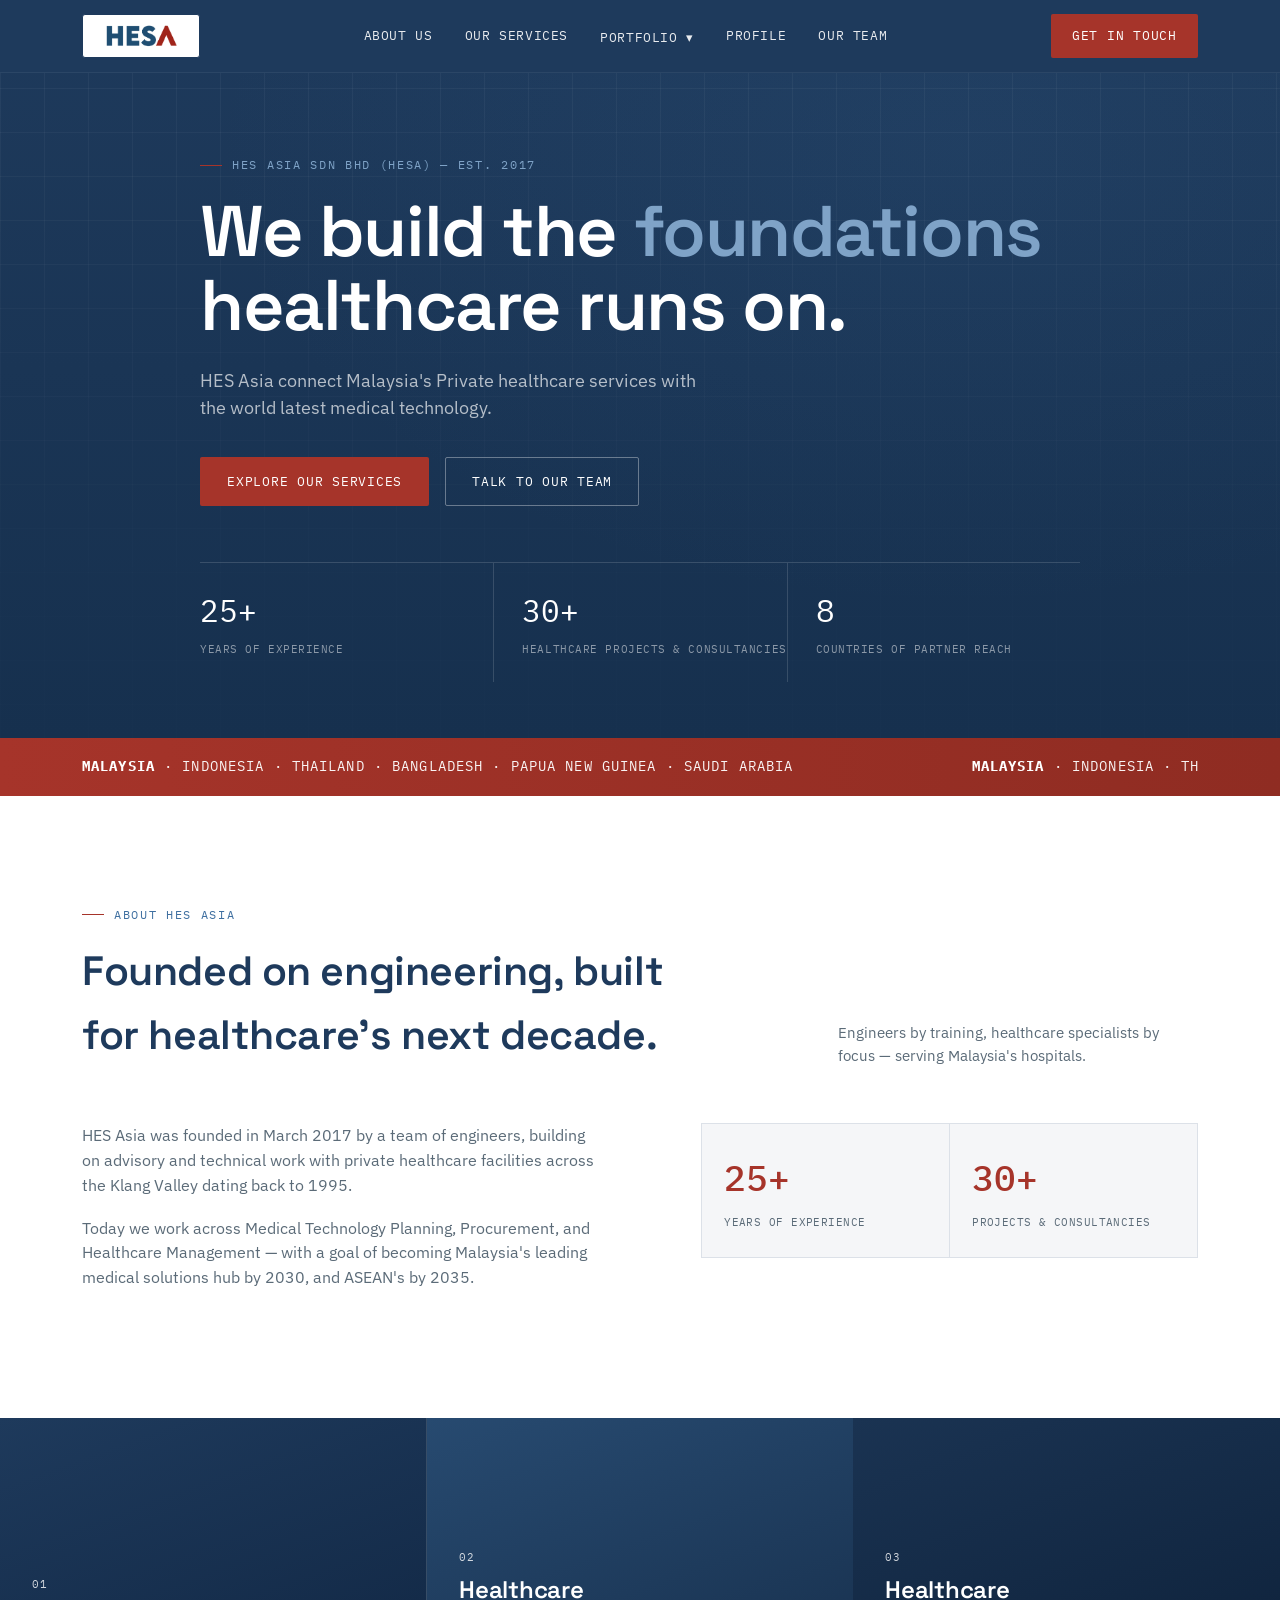
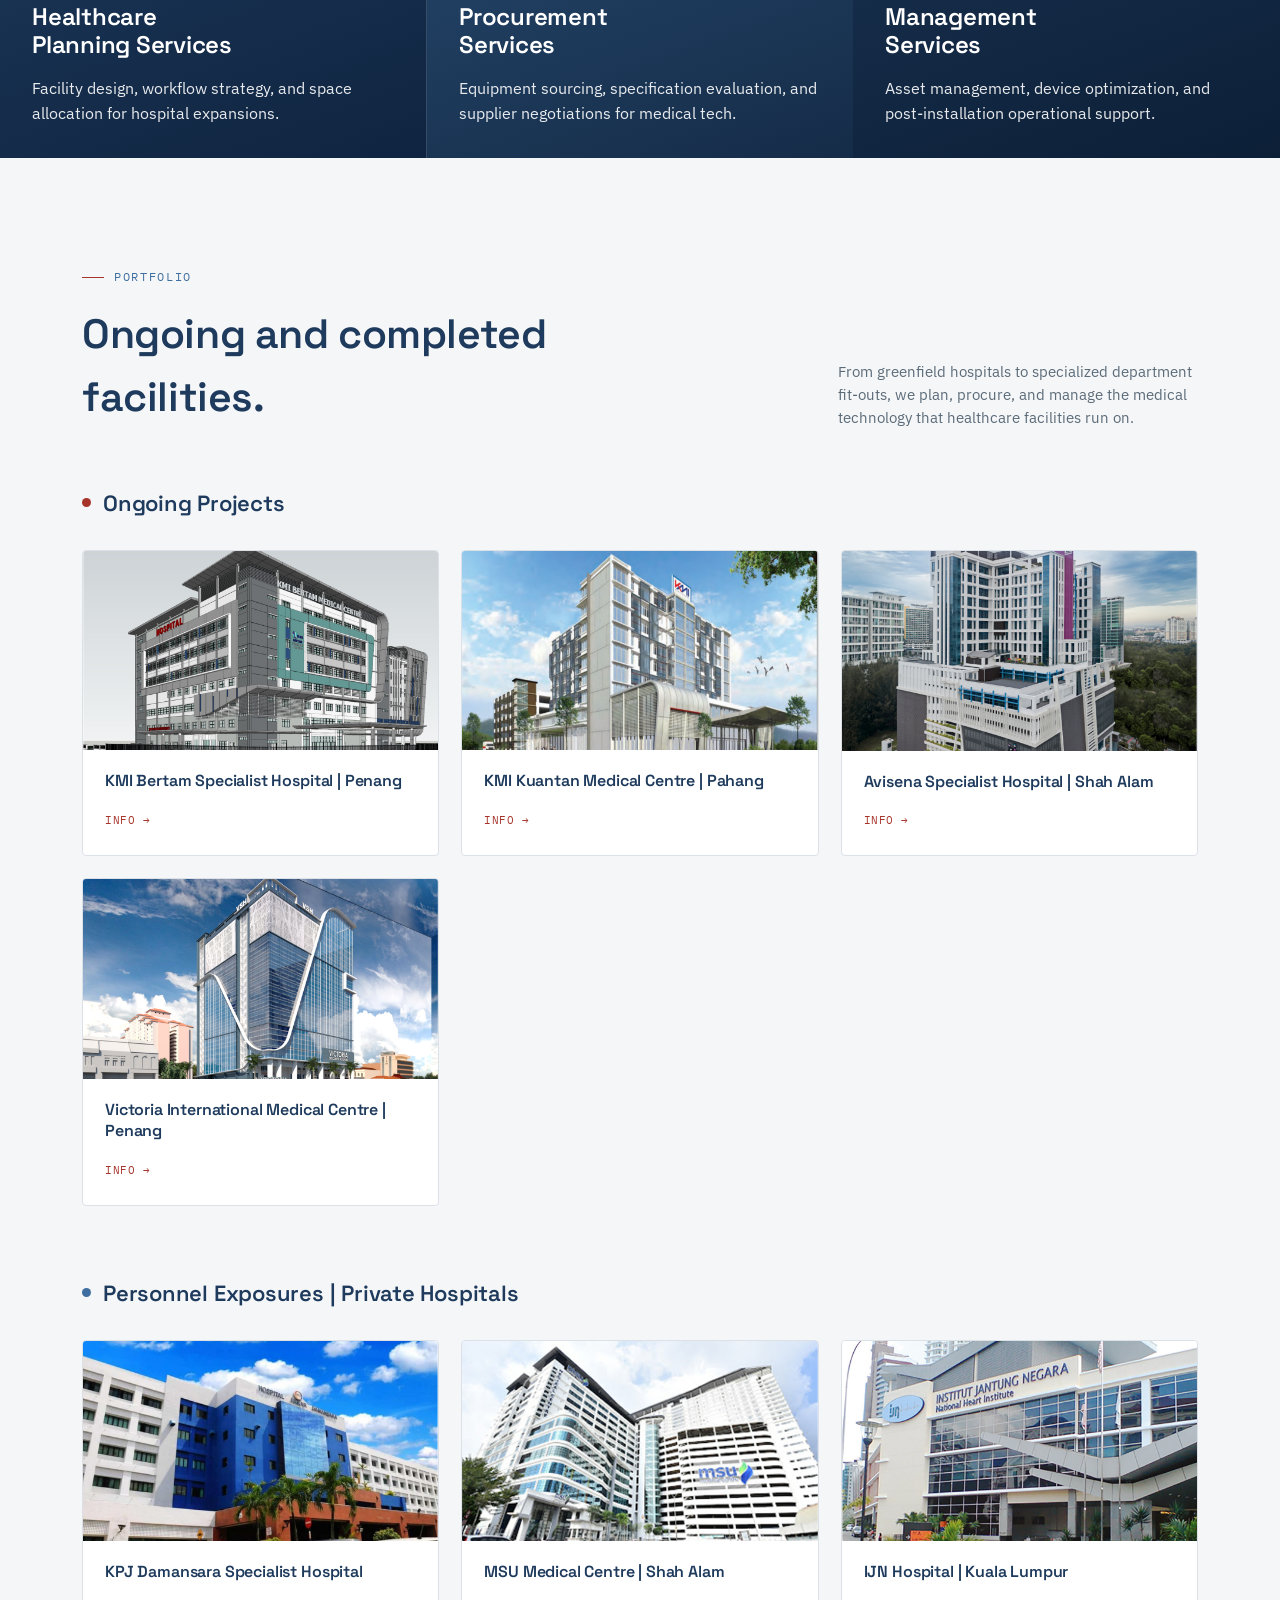
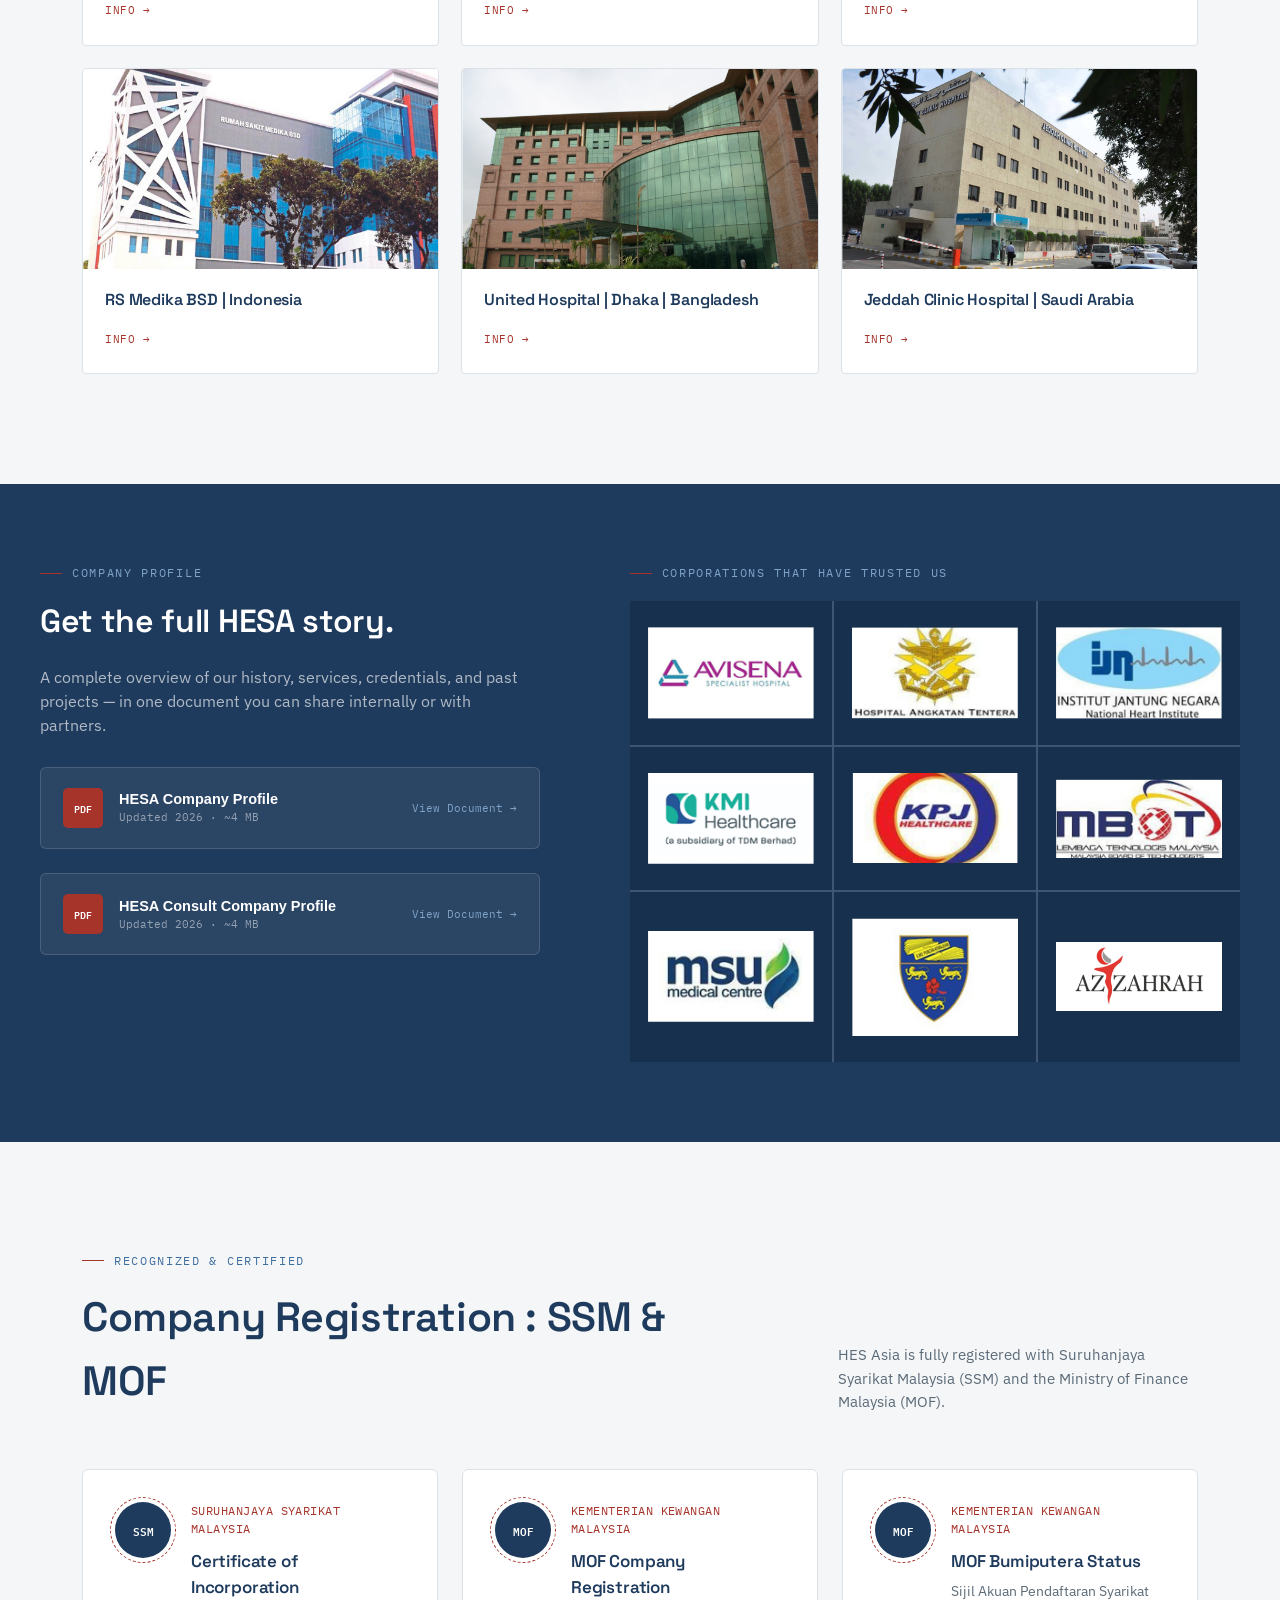
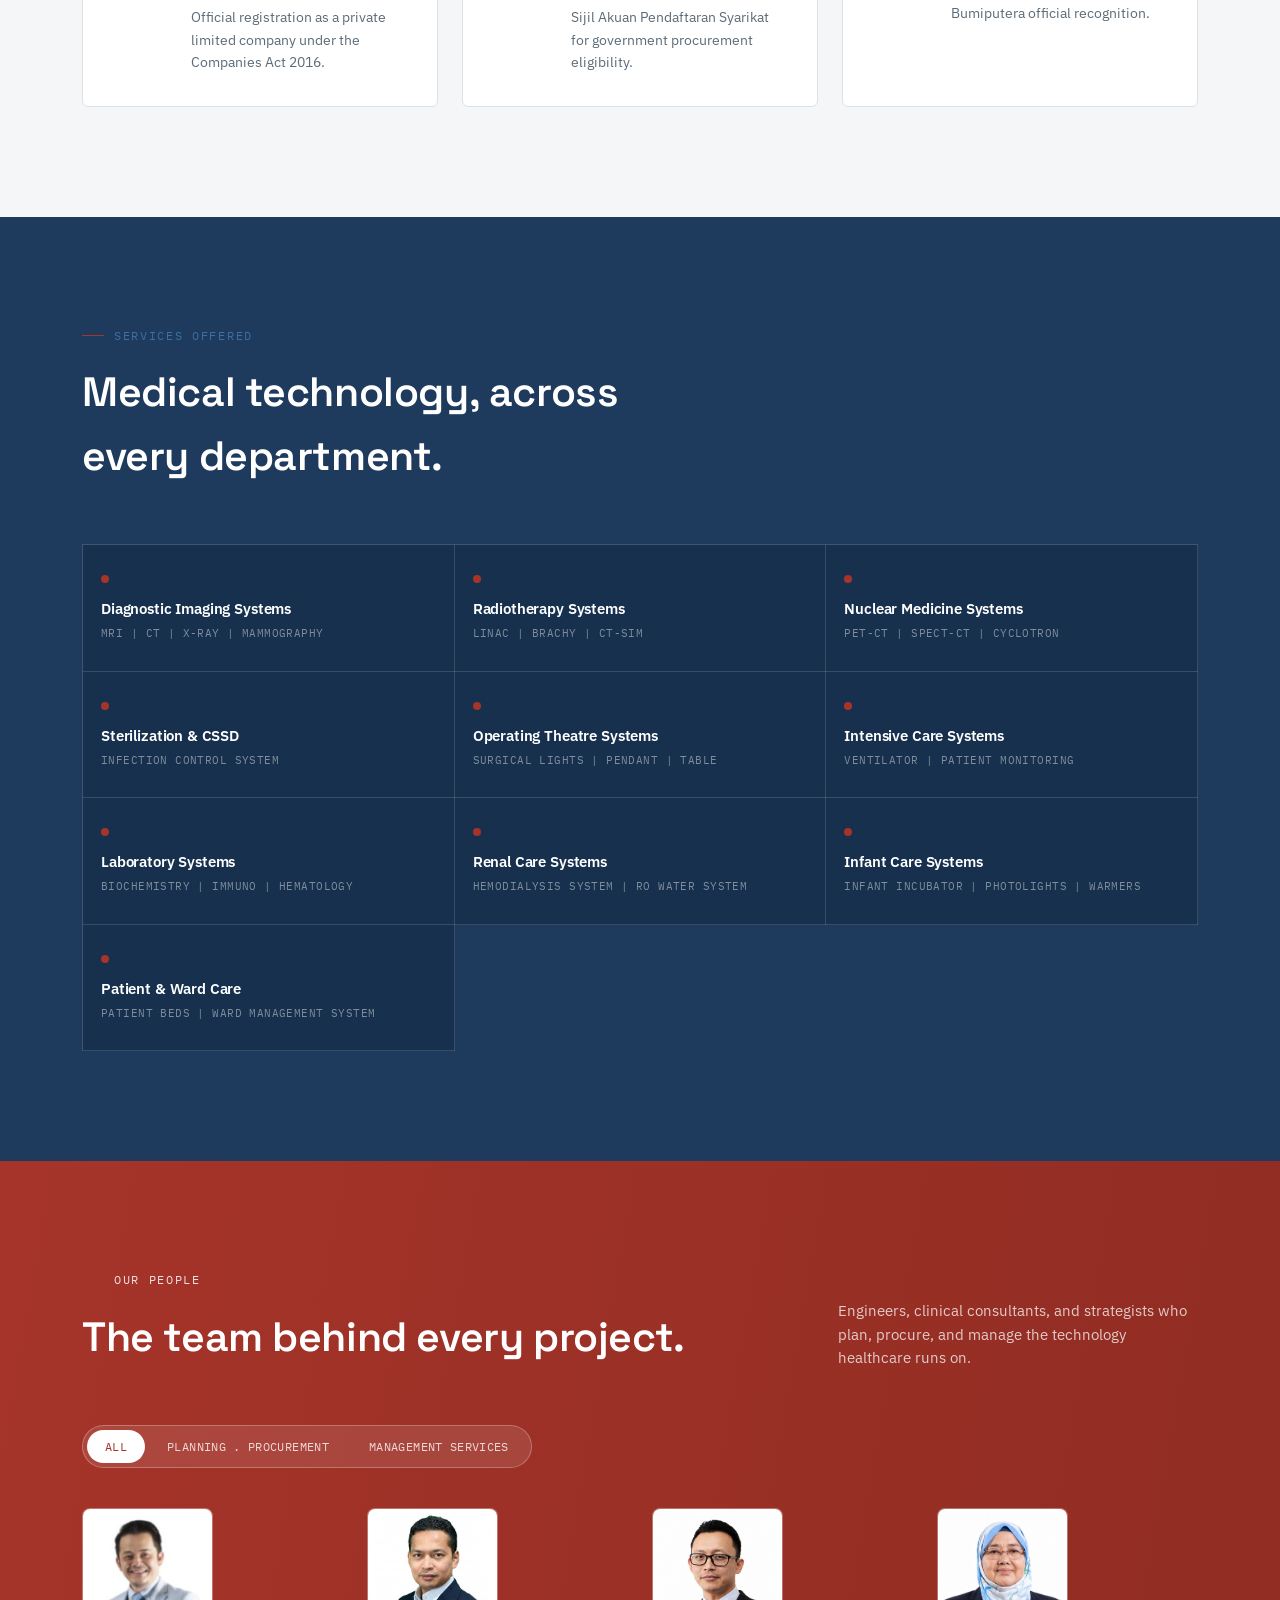
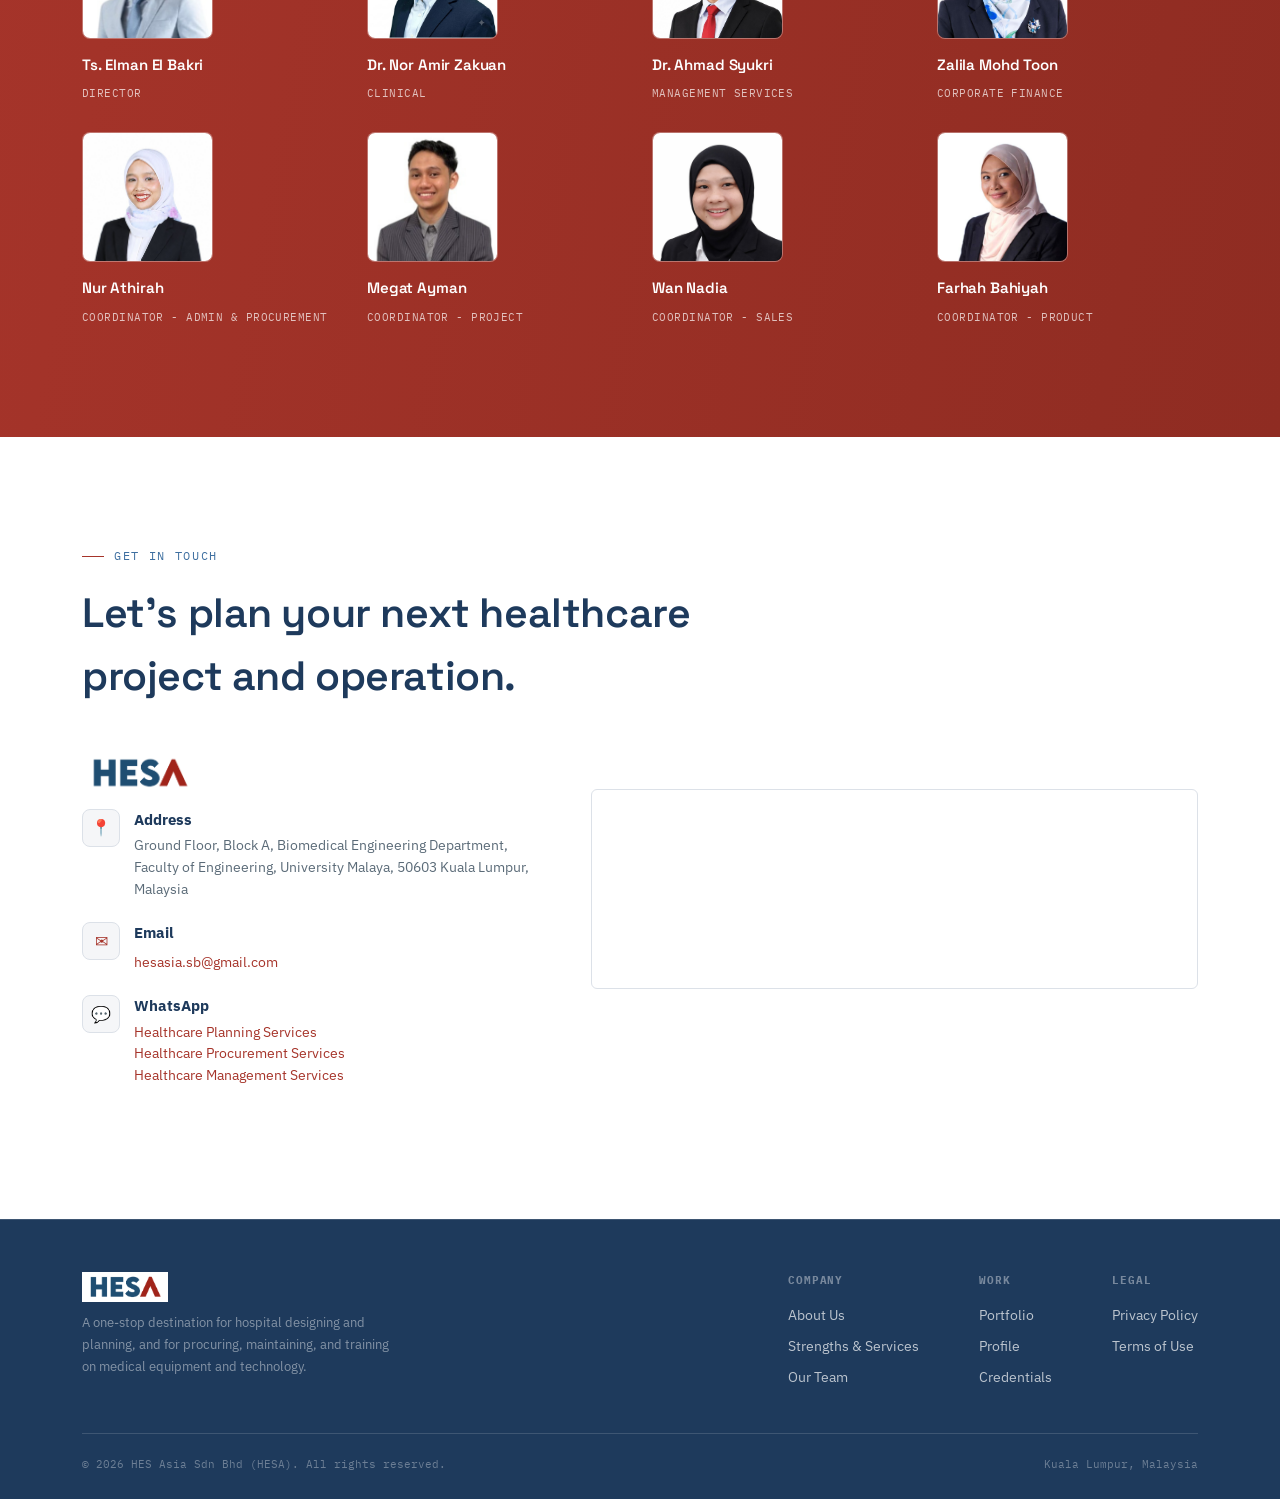
==== index.html @ b1d2fbc7 "Update pdf file" ====
<!DOCTYPE html>
<html lang="en">

<head>
  <meta charset="UTF-8">
  <meta name="viewport" content="width=device-width, initial-scale=1.0">
  <title>HES Asia — Foundations for Healthcare</title>
  <link rel="preconnect" href="https://fonts.googleapis.com">
  <link
    href="https://fonts.googleapis.com/css2?family=Space+Grotesk:wght@400;500;600;700&family=IBM+Plex+Sans:wght@400;500;600&family=IBM+Plex+Mono:wght@400;500&display=swap"
    rel="stylesheet">
  <link rel="stylesheet" href="style.css">
</head>

<body>

  <header id="siteHeader">
    <div class="nav">
      <a href="#top" class="logo-box">
        <img class="site-logo" src="Resource/logo/logo_hesa.png" alt="HES Asia Logo">
      </a>
      <nav class="navlinks">
        <a href="#about">About Us</a>
        <a href="#services">Our Services</a>
        <div class="dropdown">
          <span>Portfolio ▾</span>
          <div class="dropdown-menu">
            <ul>
              <li><a href="#ongoing_projects">Ongoing Projects</a></li>
              <li><a href="#project_exposure">Project Exposures</a></li>
            </ul>
          </div>
        </div>
        <a href="#profile">Profile</a>
        <a href="#training">Our Team</a>
      </nav>
      <a href="#contact" class="btn btn-primary" style="padding:11px 20px;">Get in touch</a>
      <button class="burger" aria-label="Menu"><span></span><span></span><span></span></button>
    </div>
  </header>

  <section class="hero" id="top">
    <div class="blueprint"></div>
    <div class="wrap hero-inner">
      <div class="eyebrow" style="color:var(--blue-light);">HES ASIA SDN BHD (HESA) — EST. 2017
      </div>
      <h1>We build the <em>foundations</em><br>healthcare runs on.</h1>
      <p class="lede">HES Asia connect Malaysia's Private healthcare services with the world latest medical technology.
      </p>
      <div class="hero-actions">
        <a href="#services" class="btn btn-primary">Explore our services</a>
        <a href="#contact" class="btn btn-ghost">Talk to our team</a>
      </div>
      <div class="vitals">
        <div class="cell">
          <div class="num">25<span>+</span></div>
          <div class="label">Years of experience</div>
        </div>
        <div class="cell">
          <div class="num">30<span>+</span></div>
          <div class="label">Healthcare projects &amp; consultancies</div>
        </div>
        <div class="cell">
          <div class="num">8</div>
          <div class="label">Countries of partner reach</div>
        </div>
      </div>
    </div>
  </section>

  <section class="hero-band" aria-label="Marquee band">
    <div class="hero-band-inner">
      <div class="marquee-wrap">
        <div class="marquee" id="marquee">
          <span><b>Malaysia</b> · Indonesia · Thailand · Bangladesh · Papua New Guinea · Saudi Arabia &nbsp; </span>
          <span><b>Malaysia</b> · Indonesia · Thailand · Bangladesh · Papua New Guinea · Saudi Arabia &nbsp; </span>
        </div>
      </div>
    </div>
  </section>



  <section class="section about" id="about">
    <div class="wrap">
      <div class="section-head">
        <div>
          <div class="eyebrow">About HES Asia</div>
          <h2 style="margin-top:16px;">Founded on engineering, built for healthcare's next decade.</h2>
        </div>
        <p>Engineers by training, healthcare specialists by focus — serving Malaysia's hospitals.</p>
      </div>
      <div class="about-grid">
        <div class="about-copy">
          <p>HES Asia was founded in March 2017 by a team of engineers, building on advisory and technical work with
            private healthcare facilities across the Klang Valley dating back to 1995.</p>
          <p>Today we work across Medical Technology Planning, Procurement, and Healthcare Management — with a goal of
            becoming Malaysia's leading medical solutions hub by 2030, and ASEAN's by 2035.</p>
        </div>
        <div class="readouts">
          <div class="readout">
            <div class="n">25<sup>+</sup></div>
            <div class="l">Years of Experience</div>
          </div>
          <div class="readout">
            <div class="n">30<sup>+</sup></div>
            <div class="l">Projects &amp; Consultancies</div>
          </div>

        </div>
      </div>
    </div>
  </section>

  <section class="service-panels" id="services">
    <div class="panel">
      <div class="panel-bg"></div>
      <div class="panel-content">
        <span class="idx">01</span>
        <h3>Healthcare Planning Services</h3>
        <p>Facility design, workflow strategy, and space allocation for hospital expansions.</p>
      </div>
    </div>
    <div class="panel">
      <div class="panel-bg"></div>
      <div class="panel-content">
        <span class="idx">02</span>
        <h3>Healthcare Procurement Services</h3>
        <p>Equipment sourcing, specification evaluation, and supplier negotiations for medical tech.</p>
      </div>
    </div>
    <div class="panel">
      <div class="panel-bg"></div>
      <div class="panel-content">
        <span class="idx">03</span>
        <h3>Healthcare Management Services</h3>
        <p>Asset management, device optimization, and post-installation operational support.</p>
      </div>
    </div>
  </section>

  <section class="section portfolio" id="ongoing_projects">
    <div class="wrap">
      <div class="section-head">
        <div>
          <div class="eyebrow">Portfolio</div>
          <h2 style="margin-top:16px;">Ongoing and completed facilities.</h2>
        </div>
        <p>From greenfield hospitals to specialized department fit-outs, we plan, procure, and manage the medical
          technology that healthcare facilities run on.</p>
      </div>

      <!-- Ongoing Projects -->
      <div class="portfolio-group">
        <div class="group-label"><span class="dot"></span>
          <h3>Ongoing Projects</h3>
        </div>
        <div class="proj-grid">


          <div class="proj-card" tabindex="0" data-title="KMI Bertam Specialist Hospital | Penang"
            data-status="In progress" data-category="Private Hospital (~100 beds)" data-location="Penang | Malaysia"
            data-role="Project | Procurement" data-desc="Hospital project planning and equipment procurement.">
            <div class="proj-thumb"><span class="proj-status-in-progress">In progress</span>
              <img src="Resource/project_pics/KMI_Bertam.png" alt="KMI Bertam Specialist Hospital | Penang">
            </div>
            <div class="proj-body">
              <h4>KMI Bertam Specialist Hospital | Penang</h4><button type="button" class="proj-link modal-trigger">Info
                →</button>
            </div>
          </div>

          <div class="proj-card" tabindex="0" data-title="KMI Kuantan Medical Centre | Pahang" data-status="In progress"
            data-category="Oncology & Nuclear Medicine" data-location="Pahang | Malaysia"
            data-role="Planning | Project | Procurement"
            data-desc="Oncology &amp; nuclear medicine facility planning and procurement.">
            <div class="proj-thumb"><span class="proj-status-in-progress">In progress</span>
              <img src="Resource/project_pics/KMI_Kuantan.png" alt="KMI Kuantan Medical Centre | Pahang">
            </div>
            <div class="proj-body">
              <h4>KMI Kuantan Medical Centre | Pahang</h4><button type="button" class="proj-link modal-trigger">Info
                →</button>
            </div>
          </div>

          <div class="proj-card" tabindex="0" data-title="Avisena Specialist Hospital | Shah Alam"
            data-status="In progress" data-category="Oncology & Nuclear Medicine" data-location="Selangor | Malaysia"
            data-role="Procurement" data-desc="Oncology &amp; nuclear medicine equipment procurement.">
            <div class="proj-thumb"><span class="proj-status-in-progress">In progress</span>
              <img src="Resource/project_pics/Avisena.png" alt="Avisena Specialist Hospital | Shah Alam">
            </div>
            <div class="proj-body">
              <h4>Avisena Specialist Hospital | Shah Alam</h4><button type="button" class="proj-link modal-trigger">Info
                →</button>
            </div>
          </div>

          <div class="proj-card" tabindex="0" data-title="Victoria International Medical Centre | Penang"
            data-status="In progress" data-category="Private Hospital (~151 beds)" data-location="Penang | Malaysia"
            data-role="Planning | Project" data-desc="Greenfield hospital planning and project execution.">
            <div class="proj-thumb"><span class="proj-status-in-progress">In progress</span>
              <img src="Resource/project_pics/Victoria_International_medical_centre.png"
                alt="Victoria International Medical Centre | Penang">
            </div>
            <div class="proj-body">
              <h4>Victoria International Medical Centre | Penang</h4><button type="button"
                class="proj-link modal-trigger">Info →</button>
            </div>
          </div>

        </div>
      </div>

      <section id="project_exposure">
        <!-- Completed Projects -->
        <div class="portfolio-group">
          <div class="group-label completed"><span class="dot"></span>
            <h3>Personnel Exposures | Private Hospitals</h3>
          </div>
          <div class="proj-grid">
            <div class="proj-card" tabindex="0" data-title="KPJ Damansara Specialist Hospital | Petaling Jaya"
              data-status="Completed" data-category="Private Hospital (~250 beds)" data-location="Selangor | Malaysia"
              data-role="Procurement | Operation"
              data-desc="Equipment procurement and post-installation operational support.">
              <div class="proj-thumb"><span class="proj-status-completed ">Completed</span>
                <img src="Resource/project_pics/KPJ_damansara.png" alt="KPJ Damansara Specialist Hospital">
              </div>
              <div class="proj-body">
                <h4>KPJ Damansara Specialist Hospital</h4><button type="button" class="proj-link modal-trigger">Info
                  →</button>
              </div>
            </div>

            <div class="proj-card" tabindex="0" data-title="MSU Medical Centre | Shah Alam" data-status="Completed"
              data-category="Private Teaching Hospital (~200 beds)" data-location="Selangor | Malaysia"
              data-role="Project | Procurement"
              data-desc="Facility project planning and medical equipment procurement.">
              <div class="proj-thumb"><span class="proj-status-completed ">Completed</span>
                <img src="Resource/project_pics/MSU_medic.png" alt="MSU Medical Centre | Shah Alam">
              </div>
              <div class="proj-body">
                <h4>MSU Medical Centre | Shah Alam</h4><button type="button" class="proj-link modal-trigger">Info
                  →</button>
              </div>
            </div>

            <div class="proj-card" tabindex="0" data-title="IJN Hospital (Institut Jantung Negara) | Kuala Lumpur"
              data-status="Completed" data-category="Cardiac Specialist (~450 beds)"
              data-location="Kuala Lumpur | Malaysia" data-role="Project | Procurement"
              data-desc="Cardiac facility project planning and equipment procurement.">
              <div class="proj-thumb"><span class="proj-status-completed ">Completed</span>
                <img src="Resource/project_pics/IJN.png" alt="IJN Hospital | Kuala Lumpur">
              </div>
              <div class="proj-body">
                <h4>IJN Hospital | Kuala Lumpur</h4><button type="button" class="proj-link modal-trigger">Info
                  →</button>
              </div>
            </div>

            <div class="proj-card" tabindex="0" data-title="RS Medika BSD | BSD City" data-status="Completed"
              data-category="Overseas Hospital (~200 beds)" data-location="Indonesia" data-role="Project | Procurement"
              data-desc="Cross-border project planning and equipment procurement.">
              <div class="proj-thumb"><span class="proj-status-completed">Completed</span>
                <img src="Resource/project_pics/RS_Medika_BSD.png" alt="RS Medika BSD | Indonesia">
              </div>
              <div class="proj-body">
                <h4>RS Medika BSD | Indonesia</h4><button type="button" class="proj-link modal-trigger">Info →</button>
              </div>
            </div>

            <div class="proj-card" tabindex="0" data-title="United Hospital | Dhaka" data-status="Completed"
              data-category="Overseas Hospital (~250 beds)" data-location="Bangladesh" data-role="Planning | Project"
              data-desc="Facility planning and project execution consultancy.">
              <div class="proj-thumb"><span class="proj-status-completed">Completed</span>
                <img src="Resource/project_pics/United_hospital_dhaka.png" alt="United Hospital | Dhaka | Bangladesh">
              </div>
              <div class="proj-body">
                <h4>United Hospital | Dhaka | Bangladesh</h4><button type="button" class="proj-link modal-trigger">Info
                  →</button>
              </div>
            </div>

            <div class="proj-card" tabindex="0" data-title="Jeddah Clinic Hospital | Saudi Arabia"
              data-status="Completed" data-category="Overseas Hospital (~150 beds)" data-location="Saudi Arabia"
              data-role="Procurement" data-desc="Medical equipment procurement and technical specification.">
              <div class="proj-thumb"><span class="proj-status-completed">Completed</span>
                <img src="Resource/project_pics/Jeddah_Clinic_hospital.png" alt="Jeddah Clinic Hospital | Saudi Arabia">
              </div>
              <div class="proj-body">
                <h4>Jeddah Clinic Hospital | Saudi Arabia</h4><button type="button" class="proj-link modal-trigger">Info
                  →</button>
              </div>
            </div>
          </div>

        </div>
      </section>
    </div>
  </section>

  <!-- Portfolio project modal (single reusable dialog, populated via JS) -->
  <div class="modal-overlay" id="projectModal" aria-hidden="true">
    <div class="modal-box" role="dialog" aria-modal="true" aria-labelledby="modalTitle">
      <button type="button" class="modal-close" id="modalClose" aria-label="Close">✕</button>
      <span class="modal-status" id="modalStatus">In progress</span>
      <h3 id="modalTitle">Project title</h3>
      <div class="modal-meta">
        <span id="modalLocation">Location</span>
        <span class="modal-sep">·</span>
        <span id="modalCategory">Category</span>
      </div>
      <div class="modal-role" id="modalRole">Our role</div>
      <p id="modalDesc">Description.</p>
    </div>
  </div>


  <section class="profile" id="profile">
    <div class="wrap">
      <div class="profile-grid">
        <div class="profile-copy">
          <div class="eyebrow" style="color:var(--blue-light);">Company profile</div>
          <h2 style="color:#fff;margin-top:14px;font-size:32px;">Get the full HESA story.</h2>
          <p>A complete overview of our history, services, credentials, and past projects — in one document you can
            share internally or with partners.</p>
          <div class="pdf-card">
            <button type="button" class="pdf-dl"
              data-src="Resource/c_profile/HES ASIA SDN BHD COMPANY PROFILE 2026 (R1).pdf"
              data-title="HESA Company Profile" aria-label="View HESA Company Profile">
              <span class="pdf-icon" aria-hidden="true">PDF</span>
              <span class="pdf-info">
                <span class="pdf-title">HESA Company Profile</span>
                <span class="pdf-meta">Updated 2026 · ~4 MB</span>
              </span>
              <span class="pdf-label">View Document →</span>
            </button>
          </div>
          <br>
          <div class="pdf-card">
            <button type="button" class="pdf-dl"
              data-src="Resource/c_profile/HESA CONSULT SDN BHD COMPANY PROFILE 2026 (280826).pdf"
              data-title="HESA Consult Company Profile" aria-label="View HESA Consult Company Profile">
              <span class="pdf-icon" aria-hidden="true">PDF</span>
              <span class="pdf-info">
                <span class="pdf-title">HESA Consult Company Profile</span>
                <span class="pdf-meta">Updated 2026 · ~4 MB</span>
              </span>
              <span class="pdf-label">View Document →</span>
            </button>
          </div>
        </div>
        <div>
          <div class="eyebrow" style="color:var(--blue-light);margin-bottom:18px;">Corporations that have trusted us
          </div>
          <div class="partners-grid">
            <div class="partner"><span><img src="Resource/logo/avisena.png" alt="Avisena"></span></div>
            <div class="partner"><span><img src="Resource/logo/hospital_angkatan_tentera.png"
                  alt="Hospital Angkatan Tentera"></span></div>
            <div class="partner"><span><img src="Resource/logo/ijn.png" alt="IJN"></span></div>
            <div class="partner"><span><img src="Resource/logo/kmi.png" alt="KMI"></span></div>
            <div class="partner"><span><img src="Resource/logo/kpj.png" alt="KPJ"></span></div>
            <div class="partner"><span><img src="Resource/logo/Mbot.png" alt="MBOT"></span></div>
            <div class="partner"><span><img src="Resource/logo/msu_medic.png" alt="MSU Medic"></span></div>
            <div class="partner"><span><img src="Resource/logo/UM.png" alt="UM"></span></div>
            <div class="partner"><span><img src="Resource/logo/Az_zahrah.png" alt="Az Zahrah"></span></div>
          </div>
        </div>
      </div>
    </div>
  </section>

  <section class="section credentials" id="credentials">
    <div class="wrap">
      <div class="section-head">
        <div>
          <div class="eyebrow">Recognized &amp; certified</div>
          <h2 style="margin-top:16px;">Company Registration : SSM &amp; MOF</h2>
        </div>
        <p>HES Asia is fully registered with Suruhanjaya Syarikat Malaysia (SSM) and the Ministry of Finance Malaysia
          (MOF).</p>
      </div>
      <div class="cred-grid">
        <div class="cred-card" data-src="Resource/certificates/HESA-SSM.pdf"
          data-title="SSM Certificate of Incorporation" tabindex="0">
          <div class="cred-badge"><span>SSM</span></div>
          <div>
            <span class="org">Suruhanjaya Syarikat Malaysia</span>
            <h4>Certificate of Incorporation</h4>
            <p>Official registration as a private limited company under the Companies Act 2016.</p>
          </div>
        </div>

        <div class="cred-card" data-src="Resource/certificates/HESA-MOF-CERT (2025).pdf" data-title="MOF Company Registration"
          tabindex="0">
          <div class="cred-badge"><span>MOF</span></div>
          <div>
            <span class="org">Kementerian Kewangan Malaysia</span>
            <h4>MOF Company Registration</h4>
            <p>Sijil Akuan Pendaftaran Syarikat for government procurement eligibility.</p>
          </div>
        </div>

        <div class="cred-card" data-src="Resource/certificates/HESA-BUMIPUTERA-CERT (2025).pdf"
          data-title="MOF Bumiputera Status Certificate" tabindex="0">
          <div class="cred-badge"><span>MOF</span></div>
          <div>
            <span class="org">Kementerian Kewangan Malaysia</span>
            <h4>MOF Bumiputera Status</h4>
            <p>Sijil Akuan Pendaftaran Syarikat Bumiputera official recognition.</p>
          </div>
        </div>

      </div>
    </div>
  </section>


  <section class="section reach" id="equipment">
    <div class="wrap">
      <div class="section-head">
        <div>
          <div class="eyebrow">SERVICES OFFERED</div>
          <h2 style="margin-top:16px;">Medical technology, across every department.</h2>
        </div>
      </div>
      <div class="reach-grid">
        <div class="country">
          <div class="flag-dot"></div>
          <h4>Diagnostic Imaging Systems</h4>
          <span>MRI | CT | X-Ray | Mammography</span>
        </div>

        <div class="country">
          <div class="flag-dot"></div>
          <h4>Radiotherapy Systems</h4>
          <span>LINAC | Brachy | CT-Sim</span>
        </div>

        <div class="country">
          <div class="flag-dot"></div>
          <h4>Nuclear Medicine Systems</h4>
          <span>PET-CT | SPECT-CT | Cyclotron</span>
        </div>

        <div class="country">
          <div class="flag-dot"></div>
          <h4>Sterilization &amp; CSSD</h4>
          <span>Infection Control System</span>
        </div>

        <div class="country">
          <div class="flag-dot"></div>
          <h4>Operating Theatre Systems</h4>
          <span>Surgical Lights | Pendant | Table</span>
        </div>

        <div class="country">
          <div class="flag-dot"></div>
          <h4>Intensive Care Systems</h4>
          <span>Ventilator | Patient Monitoring</span>
        </div>

        <div class="country">
          <div class="flag-dot"></div>
          <h4>Laboratory Systems</h4>
          <span>Biochemistry | Immuno | Hematology </span>
        </div>

        <div class="country">
          <div class="flag-dot"></div>
          <h4>Renal Care Systems</h4>
          <span>Hemodialysis System | RO Water System</span>
        </div>

        <div class="country">
          <div class="flag-dot"></div>
          <h4>Infant Care Systems</h4>
          <span> Infant Incubator | Photolights | Warmers</span>
        </div>

        <div class="country">
          <div class="flag-dot"></div>
          <h4>Patient &amp; Ward Care</h4>
          <span>Patient Beds | Ward Management System</span>
        </div>
      </div>
    </div>
  </section>

  <section class="section team-section" id="training">
    <div class="wrap">
      <div class="section-head">
        <div>
          <div class="eyebrow">Our people</div>
          <h2 style="margin-top:16px;">The team behind every project.</h2>
        </div>
        <p>Engineers, clinical consultants, and strategists who plan, procure, and manage the technology healthcare
          runs on.</p>
      </div>

      <!-- data-company: "sdn" = HESA Sdn Bhd only, "consult" = HESA Consult only, "both" = works across both entities -->
      <div class="team-switch" id="teamSwitch" role="tablist" aria-label="Filter team by company">
        <button type="button" class="switch-btn is-active" data-filter="all" aria-pressed="true">All</button>
        <button type="button" class="switch-btn" data-filter="sdn" role="tab" aria-selected="false">Planning .
          Procurement</button>
        <button type="button" class="switch-btn" data-filter="consult" role="tab" aria-selected="false">Management
          Services</button>
      </div>

      <!-- To update: replace each Resource/team_pics/*.jpg with the real photo, and edit the name / role text. -->
      <div class="team-photo-grid" id="teamGrid">
        <div class="person" data-company="both">
          <div class="person-photo"><img src="Resource/people/Elman_c.png" alt="Ts. Elman El Bakri"></div>
          <h4>Ts. Elman El Bakri</h4>
          <span>Director</span>
        </div>
        <div class="person" data-company="sdn">
          <div class="person-photo"><img src="Resource/people/amir_c.png" alt="Mr Amir"></div>
          <h4>Dr. Nor Amir Zakuan</h4>
          <span>Clinical</span>
        </div>
        <div class="person" data-company="consult">
          <div class="person-photo"><img src="Resource/people/Ahmad_c.png" alt="Mr Ahmad"></div>
          <h4>Dr. Ahmad Syukri</h4>
          <span>Management Services</span>
        </div>
        <div class="person" data-company="consult">
          <div class="person-photo"><img src="Resource/people/zalila_c.png" alt="Miss Zalila"></div>
          <h4>Zalila Mohd Toon</h4>
          <span>Corporate Finance </span>
        </div>
        <div class="person" data-company="sdn">
          <div class="person-photo"><img src="Resource/people/Athirah_c.png" alt="Miss Athirah"></div>
          <h4>Nur Athirah</h4>
          <span>Coordinator - Admin & Procurement</span>
        </div>
        <div class="person" data-company="sdn">
          <div class="person-photo"><img src="Resource/people/megat_c.png" alt="Mr Megat"></div>
          <h4>Megat Ayman</h4>
          <span>Coordinator - Project</span>
        </div>
        <div class="person" data-company="sdn">
          <div class="person-photo"><img src="Resource/people/Nadia_c.png" alt="Mrs. Farah"></div>
          <h4>Wan Nadia</h4>
          <span>Coordinator - Sales</span>
        </div>
        <div class="person" data-company="sdn">
          <div class="person-photo"><img src="Resource/people/farhah_c.png" alt="Miss Farhah"></div>
          <h4>Farhah Bahiyah</h4>
          <span>Coordinator - Product</span>
        </div>
      </div>
    </div>
  </section>


  <section class="section contact" id="contact">
    <div class="wrap">
      <div class="section-head">
        <div>
          <div class="eyebrow">Get in touch</div>
          <h2 style="margin-top:16px;">Let's plan your next healthcare project and operation.</h2>
        </div>
      </div>
      <div class="contact-grid">
        <div class="contact-info">
          <img class="site-logo" src="Resource/logo/logo_hesa.png" alt="HES Asia Logo" height="40"
            style="margin-top: -12px; margin-bottom: 16px;">
          <div class="info-row">
            <div class="info-icon">📍</div>
            <div>
              <h5>Address</h5>
              <p>Ground Floor, Block A, Biomedical Engineering Department, Faculty of Engineering, University Malaya,
                50603 Kuala Lumpur, Malaysia</p>
            </div>
          </div>
          <div class="info-row">
            <div class="info-icon">✉</div>
            <div>
              <h5>Email</h5><a href="mailto:hesasia.sb@gmail.com">hesasia.sb@gmail.com</a>

            </div>
          </div>
          <div class="info-row">
            <div class="info-icon">💬</div>
            <div>
              <h5>WhatsApp</h5>
              <p><a
                  href="https://wa.me/60194880749?text=Hi%20En.Megat,%20I%20am%20interested%20in%20Healthcare%20Planning%20Services">Healthcare
                  Planning Services</a><br><a
                  href="https://wa.me/60137459820?text=Hi%20Miss%20Athirah,%20I%20am%20interested%20in%20Healthcare%20Procurement%20Services">Healthcare
                  Procurement Services</a><br>
                <a
                  href="https://wa.me/60122863305?text=Hi%20En.Elman,%20I%20am%20interested%20in%20Healthcare%20Management%20Services">Healthcare
                  Management Services</a>
              </p>
            </div>
          </div>
        </div>

        <div class="map-embed">
          <iframe loading="lazy"
            src="https://www.google.com/maps/embed?pb=!1m18!1m12!1m3!1d3983.908696569103!2d101.6527722753164!3d3.1188508533374306!2m3!1f0!2f0!3f0!3m2!1i1024!2i768!4f13.1!3m3!1m2!1s0x31cc49e4af4919bd%3A0xf440fd3ec20a9678!2sHESA%20%7C%20HES%20ASIA%20SDN%20BHD!5e0!3m2!1sen!2smy!4v1787906751607!5m2!1sen!2smy"
            allowfullscreen="" referrerpolicy="strict-origin-when-cross-origin"></iframe>
        </div>
      </div>
    </div>
  </section>

  <footer>
    <div class="wrap">
      <div class="foot-top">
        <div class="foot-brand">
          <img class="site-logo" src="Resource/logo/logo_hesa.png" alt="HES Asia Logo" height="40"
            style="padding-bottom: 10px;">
          <p>A one-stop destination for hospital designing and planning, and for procuring, maintaining, and training on
            medical equipment and technology.</p>
        </div>
        <div class="foot-links">
          <div class="foot-col">
            <h5>Company</h5>
            <a href="#about">About Us</a>
            <a href="#services">Strengths &amp; Services</a>
            <a href="#training">Our Team</a>
          </div>
          <div class="foot-col">
            <h5>Work</h5>

            <a href="#portfolio">Portfolio</a>
            <a href="#profile">Profile</a>
            <a href="#credentials">Credentials</a>
          </div>
          <div class="foot-col">
            <h5>Legal</h5>
            <a href="Resource/Compliance_doc/privacy_policy.pdf">Privacy Policy</a>
            <a href="Resource/Compliance_doc/termsofuse.pdf">Terms of Use</a>
          </div>
        </div>
      </div>
      <div class="foot-bottom">
        <span>© 2026 HES Asia Sdn Bhd (HESA). All rights reserved.</span>
        <span>Kuala Lumpur, Malaysia</span>
      </div>
    </div>
  </footer>

  <script>
    // Mobile nav toggle — toggle `.open` on the parent `.nav` for CSS to handle layout
    const burger = document.querySelector('.burger');
    const navEl = document.querySelector('.nav');
    if (burger && navEl) {
      burger.addEventListener('click', () => {
        const isOpen = navEl.classList.toggle('open');
        burger.setAttribute('aria-expanded', isOpen ? 'true' : 'false');
      });
    }

    // Count-up animation
    const animateNum = (el, target, suffix) => {
      const dur = 1200;
      const t0 = performance.now();
      const step = (t) => {
        const p = Math.min((t - t0) / dur, 1);
        const eased = 1 - Math.pow(1 - p, 3);
        el.textContent = Math.floor(eased * target) + suffix;
        if (p < 1) requestAnimationFrame(step);
      };
      requestAnimationFrame(step);
    };
    const targets = document.querySelectorAll('.num, .readout .n');
    const io = new IntersectionObserver((entries) => {
      entries.forEach(entry => {
        if (entry.isIntersecting) {
          const el = entry.target;
          if (el.dataset.done) return;
          el.dataset.done = "1";
          const raw = el.textContent.trim();
          const match = raw.match(/^(\d+)(.*)$/);
          if (match) animateNum(el, parseInt(match[1]), match[2]);
          io.unobserve(el);
        }
      });
    }, { threshold: 0.5 });
    targets.forEach(el => io.observe(el));

    // Contact form (guarded check to prevent script breakage when form is absent)
    const contactForm = document.getElementById('contactForm');
    if (contactForm) {
      contactForm.addEventListener('submit', (e) => {
        e.preventDefault();
        alert('Form UI is ready — connect this to your email service or backend to go live.');
      });
    }

    // Portfolio project modal
    const modal = document.getElementById('projectModal');
    const modalTitle = document.getElementById('modalTitle');
    const modalStatus = document.getElementById('modalStatus');
    const modalLocation = document.getElementById('modalLocation');
    const modalCategory = document.getElementById('modalCategory');
    const modalRole = document.getElementById('modalRole');
    const modalDesc = document.getElementById('modalDesc');
    let lastFocused = null;

    function openModal(card) {
      if (!modal) return;
      modalTitle.textContent = card.dataset.title || '';
      modalStatus.textContent = card.dataset.status || '';
      modalStatus.classList.toggle('is-completed', card.dataset.status === 'Completed');
      modalLocation.textContent = card.dataset.location || '';
      modalCategory.textContent = card.dataset.category || '';
      if (modalRole) {
        modalRole.textContent = card.dataset.role ? 'Our role: ' + card.dataset.role : '';
        modalRole.style.display = card.dataset.role ? 'inline-block' : 'none';
      }
      modalDesc.textContent = card.dataset.desc || '';
      modal.classList.add('is-open');
      modal.setAttribute('aria-hidden', 'false');
      lastFocused = document.activeElement;
      const closeBtn = document.getElementById('modalClose');
      if (closeBtn) closeBtn.focus();
      document.body.style.overflow = 'hidden';
    }

    function closeModal() {
      if (!modal) return;
      modal.classList.remove('is-open');
      modal.setAttribute('aria-hidden', 'true');
      document.body.style.overflow = '';
      if (lastFocused) lastFocused.focus();
    }

    document.querySelectorAll('.proj-card').forEach(card => {
      card.addEventListener('click', () => {
        openModal(card);
      });
      card.addEventListener('keydown', (e) => {
        if (e.key === 'Enter' || e.key === ' ') {
          e.preventDefault();
          openModal(card);
        }
      });
    });

    const modalCloseBtn = document.getElementById('modalClose');
    if (modalCloseBtn) {
      modalCloseBtn.addEventListener('click', closeModal);
    }

    if (modal) {
      modal.addEventListener('click', (e) => {
        if (e.target === modal) closeModal();
      });
    }

    document.addEventListener('keydown', (e) => {
      if (e.key === 'Escape' && modal && modal.classList.contains('is-open')) {
        closeModal();
      }
    });

    // Our People — company filter switch
    const teamSwitch = document.getElementById('teamSwitch');
    const teamGrid = document.getElementById('teamGrid');
    if (teamSwitch && teamGrid) {
      const people = teamGrid.querySelectorAll('.person');
      const buttons = teamSwitch.querySelectorAll('.switch-btn');

      teamSwitch.addEventListener('click', (e) => {
        const btn = e.target.closest('.switch-btn');
        if (!btn) return;
        const filter = btn.dataset.filter;

        buttons.forEach(b => {
          b.classList.toggle('is-active', b === btn);
          b.setAttribute('aria-selected', b === btn ? 'true' : 'false');
        });

        people.forEach(person => {
          if (filter === 'all') {
            person.classList.remove('is-highlighted', 'is-dimmed');
            return;
          }
          const company = person.dataset.company;
          const matches = company === filter || company === 'both';
          person.classList.toggle('is-highlighted', matches);
          person.classList.toggle('is-dimmed', !matches);
        });
      });
    }
  </script>
  <!-- Floating PDF Viewer Modal -->
  <div class="pdf-modal-overlay" id="pdfModal" aria-hidden="true">
    <div class="pdf-modal-container" role="dialog" aria-modal="true" aria-labelledby="pdfModalTitle">
      <div class="pdf-modal-header">
        <h3 id="pdfModalTitle">Document Preview</h3>
        <div class="pdf-modal-actions">
          <a id="pdfDownloadBtn" href="#" download class="btn-modal-download">📥 Download</a>
          <button type="button" class="pdf-modal-close" id="pdfModalClose" aria-label="Close modal">✕</button>
        </div>
      </div>
      <div class="pdf-modal-body">
        <iframe id="pdfViewerFrame" src="about:blank" title="Document Preview"></iframe>
        <img id="pdfViewerImage"
          src="[data-uri]"
          alt="Document Preview">
      </div>
    </div>
  </div>
  <script src="main.js"></script>
</body>

</html>
---- style.css ----
:root {
  --navy: #1E3A5C;
  --navy-2: #16304E;
  --paper: #F5F6F8;
  --blue-accent: #3E6FA0;
  --blue-light: #7FA3C7;
  --red: #A6342A;
  --red-bright: #C0392B;
  --hero-band-height: 90px;
  --ink: #12202E;
  --slate: #5B6B78;
  --line: #DCE1E8;
  --line-dark: rgba(255, 255, 255, .14);
  --serif: 'Space Grotesk', sans-serif;
  --body: 'IBM Plex Sans', sans-serif;
  --mono: 'IBM Plex Mono', monospace;
}

* {
  margin: 0;
  padding: 0;
  box-sizing: border-box;
}

html {
  scroll-behavior: smooth;
}

body {
  background: var(--paper);
  color: var(--ink);
  font-family: var(--body);
  line-height: 1.55;
  -webkit-font-smoothing: antialiased;
}

img {
  max-width: 100%;
  display: block;
}

a {
  color: inherit;
  text-decoration: none;
}

.wrap {
  max-width: 1180px;
  margin: 0 auto;
  padding: 0 32px;
}

.eyebrow {
  font-family: var(--mono);
  font-size: 12px;
  letter-spacing: .14em;
  text-transform: uppercase;
  color: var(--blue-accent);
  display: flex;
  align-items: center;
  gap: 10px;
}

.eyebrow::before {
  content: "";
  width: 22px;
  height: 1px;
  background: var(--red);
  display: inline-block;
}

h1,
h2,
h3,
h4 {
  font-family: var(--serif);
  font-weight: 600;
  letter-spacing: -.01em;
  color: var(--navy);
}

section {
  position: relative;
}

::selection {
  background: var(--red);
  color: #fff;
}

.btn {
  font-family: var(--mono);
  font-size: 12.5px;
  letter-spacing: .06em;
  text-transform: uppercase;
  padding: 14px 26px;
  border-radius: 2px;
  display: inline-flex;
  align-items: center;
  gap: 10px;
  transition: all .22s ease;
  border: 1px solid transparent;
  cursor: pointer;
}

.btn-primary {
  background: var(--red);
  color: #fff;
}

.btn-primary:hover {
  background: var(--red-bright);
}

.btn-ghost {
  border-color: rgba(255, 255, 255, .35);
  color: #fff;
  background: transparent;
}

.btn-ghost:hover {
  border-color: #fff;
  background: rgba(255, 255, 255, .06);
}

.btn-outline-navy {
  border-color: var(--navy);
  color: var(--navy);
  background: transparent;
}

.btn-outline-navy:hover {
  background: var(--navy);
  color: #fff;
}

/* ---------- LOGO ---------- */
.logo-header {
  display: flex;
  align-items: center;
  gap: 9px;
  font-family: var(--serif);
  font-weight: 700;
  font-size: 21px;
  letter-spacing: -.01em;
}

.logo-header .hes {
  color: var(--navy);
}

.logo-header .a {
  color: var(--red);
  position: relative;
}

.logo-header.on-dark .hes {
  color: #fff;
}

.logo-mark {
  width: 14px;
  height: 14px;
  flex: 0 0 auto;
}

.logo-box {
  border: 1.5px solid var(--navy);
  padding: 6px 15px;
  border-radius: 3px;
  background: #fff;
  display: inline-flex;
}

.logo-box img.site-logo {
  height: 30px;
  width: auto;
  display: block
}

.logo-footer {
  font-family: var(--serif);
  font-weight: 700;
  font-size: 16px;
}

.logo-footer .hes {
  color: #fff;
}

.logo-footer .a {
  color: var(--red);
}

/* ---------- NAV ---------- */
.header-dark header,
header {
  position: fixed;
  top: 0;
  left: 0;
  right: 0;
  z-index: 100;
  background: var(--navy);
  border-bottom: 1px solid rgba(255, 255, 255, .06);
}

.nav {
  display: flex;
  align-items: center;
  justify-content: space-between;
  padding: 14px 32px;
  max-width: 1180px;
  margin: 0 auto;
}

.navlinks {
  display: flex;
  gap: 32px;
  align-items: center;
}

.navlinks>a,
.navlinks>.dropdown>span {
  font-family: var(--mono);
  font-size: 12.5px;
  letter-spacing: .05em;
  text-transform: uppercase;
  color: rgba(255, 255, 255, .9);
  position: relative;
  padding: 6px 0;
  transition: color .2s ease;
  cursor: pointer;
}

.navlinks a:hover,
.dropdown:hover>span {
  color: var(--blue-light);
}

.navlinks>a::after,
.dropdown>span::after {
  content: "";
  position: absolute;
  left: 0;
  bottom: -6px;
  width: 0;
  height: 2px;
  background: var(--red);
  transition: width .25s ease;
}

.navlinks>a:hover::after,
.dropdown:hover>span::after {
  width: 100%;
}

.dropdown {
  position: relative;
}

.dropdown-menu {
  position: absolute;
  top: 100%;
  left: -16px;
  padding-top: 16px;
  display: none;
  min-width: 220px;
}

.dropdown:hover .dropdown-menu {
  display: block;
}

.dropdown-menu ul {
  background: #ffffff;
  border: 1px solid var(--line);
  border-radius: 4px;
  box-shadow: 0 12px 30px rgba(18, 32, 46, .1);
  overflow: hidden;
}

.dropdown-menu a {
  display: block;
  padding: 12px 18px;
  font-family: var(--body);
  font-size: 13.5px;
  text-transform: none;
  letter-spacing: 0;
  color: var(--ink);
  border-bottom: 1px solid var(--line);
}

.dropdown-menu a:last-child {
  border-bottom: none;
}

.dropdown-menu a:hover {
  background: var(--paper);
  color: var(--red);
}

.dropdown-menu a::after {
  display: none;
}

.burger {
  display: none;
  flex-direction: column;
  gap: 5px;
  cursor: pointer;
  background: none;
  border: 0;
}

.burger span {
  width: 22px;
  height: 1.5px;
  background: #fff;
  border-radius: 2px;
}

/* ---------- HERO ---------- */
.hero {
  background: radial-gradient(ellipse at 75% 20%, rgba(62, 111, 160, .12), transparent 55%), linear-gradient(180deg, var(--navy) 0%, var(--navy-2) 100%);
  min-height: 82vh;
  display: flex;
  flex-direction: column;
  justify-content: flex-end;
  padding-top: 120px;
  overflow: hidden;
  position: relative;
  color: #fff;
}

.blueprint {
  position: absolute;
  inset: 0;
  background-image: linear-gradient(rgba(255, 255, 255, .055) 1px, transparent 1px), linear-gradient(90deg, rgba(255, 255, 255, .055) 1px, transparent 1px);
  background-size: 44px 44px;
  mask-image: linear-gradient(180deg, rgba(0, 0, 0, .9), rgba(0, 0, 0, .15) 80%);
}

.hero-inner {
  position: relative;
  z-index: 3;
  padding-bottom: 56px;
}

.hero h1 {
  color: #fff;
  font-size: clamp(38px, 5.6vw, 76px);
  line-height: 1.03;
  letter-spacing: -.02em;
  margin: 20px 0 24px;
  max-width: 900px;
}

.hero h1 em {
  font-style: normal;
  color: var(--blue-light);
}

.hero p.lede {
  font-family: var(--body);
  font-size: 17.5px;
  color: rgba(255, 255, 255, .68);
  max-width: 520px;
  margin-bottom: 36px;
}

.hero-actions {
  display: flex;
  gap: 16px;
  flex-wrap: wrap;
  margin-bottom: 0;
}

.vitals {
  position: relative;
  border-top: 1px solid var(--line-dark);
  display: grid;
  grid-template-columns: repeat(3, 1fr);
  margin-top: 56px;
}

.vitals .cell {
  padding: 24px 0;
}

.vitals .cell+.cell {
  border-left: 1px solid var(--line-dark);
  padding-left: 28px;
}

.vitals .num {
  font-family: var(--mono);
  color: #fff;
  font-size: clamp(22px, 2.4vw, 32px);
  display: flex;
  align-items: baseline;
  gap: 3px;
}

.vitals .num span {
  color: var(--blue-light);
}

.vitals .label {
  font-family: var(--mono);
  font-size: 11px;
  letter-spacing: .05em;
  text-transform: uppercase;
  color: rgba(255, 255, 255, .5);
  margin-top: 6px;
}

/* ---------- SERVICE CAROUSEL PANELS ---------- */
/* Update your existing .service-panels rule */
.service-panels {
  display: grid;
  grid-template-columns: repeat(3, 1fr);
  background: var(--navy-2); /* Fix: Covers any sub-pixel grid gaps with dark blue */
  overflow: hidden;
}

/* Update your existing .panel rule */
.panel {
  position: relative;
  min-height: 340px;
  display: flex;
  align-items: flex-end;
  padding: 32px;
  overflow: hidden;
  border-right: 1px solid var(--line-dark);
  background: var(--navy-2); /* Fix: Prevents white leaks during hover/scale transforms */
  transition: transform .28s ease, box-shadow .28s ease;
  will-change: transform;
}

.panel:last-child {
  border-right: none;
}

.panel-bg {
  position: absolute;
  inset: 0;
  background: linear-gradient(160deg, var(--navy-2), var(--navy));
}

.panel {
  transition: transform .28s ease, box-shadow .28s ease;
  will-change: transform;
}

.panel-bg {
  transition: transform .5s ease, filter .28s ease, opacity .28s ease;
  transform-origin: center;
}

.panel::after {
  content: "";
  position: absolute;
  inset: 0;
  background: var(--red);
  opacity: 0;
  mix-blend-mode: overlay;
  transition: opacity .28s ease;
  pointer-events: none;
}

.panel:nth-child(1) .panel-bg {
  background: linear-gradient(160deg, #1E3A5C, #0F2440);
}

.panel:nth-child(2) .panel-bg {
  background: linear-gradient(160deg, #274A70, #152C48);
}

.panel:nth-child(3) .panel-bg {
  background: linear-gradient(160deg, #1A3352, #0C1F37);
}

.panel-icon {
  position: absolute;
  right: -20px;
  top: -20px;
  width: 180px;
  height: 180px;
  opacity: .14;
}

.panel-content {
  position: relative;
  z-index: 2;
}

.panel .idx {
  font-family: var(--mono);
  font-size: 11px;
  letter-spacing: .08em;
  color: var(--blue-light);
  text-transform: uppercase;
  margin-bottom: 10px;
  display: block;
}

.panel h3 {
  color: #ffffff;
  font-size: 24px;
  line-height: 1.15;
  margin-bottom: 18px;
  max-width: 220px;
}

.panel .btn {
  padding: 11px 20px;
  font-size: 11.5px;
}

.panel:hover {
  transform: translateY(-8px);
  box-shadow: 0 18px 40px rgba(18, 32, 46, .14);
}

.panel:hover .panel-bg {
  transform: scale(1.04);
  filter: brightness(.86);
}

.panel:hover::after {
  opacity: .08;
}

.panel:hover h3,
.panel:hover .idx {
  color: #ffffff;
}

.panel:hover .btn-primary {
  background: var(--red-bright);
}

/* Service Panels - All text white */
.service-panels .panel-content {
  color: #ffffff;
}

.service-panels .panel-content .idx {
  color: #ffffff;
  opacity: 0.8; /* Keeps index legible but subtle, or set to 1 for 100% white */
}

.service-panels .panel-content h3 {
  color: #ffffff;
}

.service-panels .panel-content p {
  color: #ffffff;
  opacity: 0.9; /* Keeps description soft and clear, or set to 1 for solid white */
}

/* ---------- SECTION HEADS ---------- */
.section {
  padding: 110px 0;
}

.section.tight {
  padding: 80px 0;
}

.section-head {
  display: flex;
  justify-content: space-between;
  align-items: flex-end;
  gap: 40px;
  margin-bottom: 56px;
  flex-wrap: wrap;
}

.section-head h2 {
  font-size: clamp(28px, 3.2vw, 42px);
  max-width: 640px;
}

.section-head p {
  color: var(--slate);
  max-width: 360px;
  font-size: 15px;
}

/* ---------- ABOUT / READOUTS ---------- */
.about {
  background: #fff;
}

.about-grid {
  display: grid;
  grid-template-columns: 1.05fr .95fr;
  gap: 70px;
  align-items: start;
}

.about-copy p {
  color: var(--slate);
  font-size: 16px;
  margin-bottom: 18px;
  max-width: 520px;
}

.readouts {
  display: grid;
  grid-template-columns: 1fr 1fr;
  gap: 1px;
  background: var(--line);
  border: 1px solid var(--line);
}

.readout {
  background: var(--paper);
  padding: 26px 22px;
}

.readout .n {
  font-family: var(--mono);
  font-size: 36px;
  color: var(--red);
  font-weight: 500;
}

.readout .n sup {
  font-size: 15px;
  top: -1.1em;
}

.readout .l {
  font-family: var(--mono);
  font-size: 11px;
  letter-spacing: .04em;
  text-transform: uppercase;
  color: var(--slate);
  margin-top: 8px;
}

/* ---------- CORE SERVICES ---------- */
.services {
  background: var(--paper);
}

.modules {
  display: grid;
  grid-template-columns: repeat(3, 1fr);
  border: 1px solid var(--line);
}

.module {
  background: #fff;
  padding: 40px 32px;
  border-right: 1px solid var(--line);
  position: relative;
  transition: background .25s ease;
}

.module:last-child {
  border-right: none;
}

.module::before {
  content: "";
  position: absolute;
  top: 0;
  left: 0;
  width: 100%;
  height: 3px;
  background: var(--line);
  transition: background .25s ease;
}

.module:hover::before {
  background: var(--red);
}

.module:hover {
  background: var(--navy);
}

.module:hover h3,
.module:hover p,
.module:hover .mod-index {
  color: #fff;
}

.mod-index {
  font-family: var(--mono);
  font-size: 12px;
  color: var(--blue-accent);
  letter-spacing: .05em;
  transition: color .25s ease;
}

.module h3 {
  font-size: 21px;
  margin: 16px 0 12px;
  transition: color .25s ease;
}

.module p {
  color: var(--slate);
  font-size: 14.5px;
  line-height: 1.65;
  transition: color .25s ease;
}

/* ---------- TIMELINE / PROJECT EXPOSURE ---------- */


/* ---------- PORTFOLIO ---------- */
.portfolio {
  background: var(--paper);
}

.portfolio-group {
  margin-bottom: 70px;
}

.portfolio-group:last-child {
  margin-bottom: 0;
}

.group-label {
  display: flex;
  align-items: center;
  gap: 12px;
  margin-bottom: 30px;
}

.group-label .dot {
  width: 9px;
  height: 9px;
  border-radius: 50%;
  background: var(--red);
}

.group-label.completed .dot {
  background: var(--blue-accent);
}

.group-label h3 {
  font-size: 22px;
}

.proj-grid {
  display: grid;
  grid-template-columns: repeat(3, 1fr);
  gap: 22px;
}

.proj-card {
  background: #fff;
  border: 1px solid var(--line);
  border-radius: 4px;
  overflow: hidden;
  transition: transform .2s ease, box-shadow .2s ease;
}

.proj-card:hover {
  transform: translateY(-4px);
  box-shadow: 0 16px 30px rgba(18, 32, 46, .08);
}

.proj-thumb {
  position: relative;
  width: 100%;
  aspect-ratio: 16 / 9;
  /* Maintains a responsive proportion */
  overflow: hidden;
}

.proj-thumb img,
.proj-thumb svg {
  position: absolute;
  inset: 0;
  width: 100%;
  height: 100%;
  opacity: 1;
  object-fit: cover;
  display: block;
}

.proj-status-in-progress {
  position: absolute;
  top: 12px;
  left: 12px;
  font-family: var(--mono);
  font-size: 10px;
  letter-spacing: .05em;
  text-transform: uppercase;
  background: var(--red);
  color: #fff;
  padding: 4px 9px;
  border-radius: 10px;
}
.proj-status-completed {
  position: absolute;
  top: 12px;
  left: 12px;
  font-family: var(--mono);
  font-size: 10px;
  letter-spacing: .05em;
  text-transform: uppercase;
  background: var(--blue-accent);
  color: #fff;
  padding: 4px 9px;
  border-radius: 10px;
}

.proj-body {
  padding: 20px 22px 24px;
}

.proj-body h4 {
  font-size: 16px;
  color: var(--navy);
  margin-bottom: 14px;
  line-height: 1.35;
}

.proj-link {
  font-family: var(--mono);
  font-size: 11px;
  letter-spacing: .05em;
  text-transform: uppercase;
  color: var(--red);
  background: none;
  border: none;
  padding: 0;
  cursor: pointer;
}

.proj-link:hover {
  text-decoration: underline;
}

.proj-card {
  cursor: pointer;
}

.proj-card:focus {
  outline: 2px solid var(--red);
  outline-offset: 2px;
}

.proj-card:focus:not(:focus-visible) {
  outline: none;
}

/* ---------- PROJECT MODAL ---------- */
.modal-overlay {
  position: fixed;
  inset: 0;
  background: rgba(18, 32, 46, .62);
  display: flex;
  align-items: center;
  justify-content: center;
  padding: 24px;
  z-index: 200;
  opacity: 0;
  pointer-events: none;
  transition: opacity .2s ease;
}

.modal-overlay.is-open {
  opacity: 1;
  pointer-events: auto;
}

.modal-box {
  background: #fff;
  border-radius: 8px;
  max-width: 520px;
  width: 100%;
  padding: 40px;
  position: relative;
  transform: translateY(12px);
  transition: transform .22s ease;
  box-shadow: 0 30px 70px rgba(18, 32, 46, .3);
}

.modal-overlay.is-open .modal-box {
  transform: translateY(0);
}

.modal-close {
  position: absolute;
  top: 18px;
  right: 18px;
  width: 32px;
  height: 32px;
  border-radius: 50%;
  border: 1px solid var(--line);
  background: #fff;
  color: var(--slate);
  cursor: pointer;
  font-size: 14px;
  display: flex;
  align-items: center;
  justify-content: center;
  transition: all .2s ease;
}

.modal-close:hover {
  background: var(--navy);
  color: #fff;
  border-color: var(--navy);
}

.modal-status {
  display: inline-block;
  font-family: var(--mono);
  font-size: 10.5px;
  letter-spacing: .05em;
  text-transform: uppercase;
  background: var(--red);
  color: #fff;
  padding: 5px 12px;
  border-radius: 12px;
  margin-bottom: 16px;
}

.modal-status.is-completed {
  background: var(--blue-accent);
}

.modal-box h3 {
  font-size: 22px;
  line-height: 1.3;
  margin-bottom: 10px;
  max-width: 400px;
}

.modal-meta {
  font-family: var(--mono);
  font-size: 12px;
  color: var(--slate);
  text-transform: uppercase;
  letter-spacing: .03em;
  margin-bottom: 20px;
  display: flex;
  gap: 8px;
  align-items: center;
}

.modal-sep {
  color: var(--line);
}

.modal-box p {
  color: var(--slate);
  font-size: 14.5px;
  line-height: 1.7;
}

.modal-role {
  display: inline-block;
  font-family: var(--mono);
  font-size: 11px;
  letter-spacing: .04em;
  text-transform: uppercase;
  color: var(--blue-accent);
  background: rgba(62, 111, 160, .08);
  border: 1px solid rgba(62, 111, 160, .25);
  padding: 5px 12px;
  border-radius: 4px;
  margin-bottom: 16px;
}

/* ---------- OUR PEOPLE ---------- */
.team-section {
  background: linear-gradient(100deg, var(--red), #8f2c22);
}

.team-section .eyebrow {
  color: rgba(255, 255, 255, .85);
}

.team-section .section-head h2 {
  color: #fff;
}

.team-section .section-head p {
  color: rgba(255, 255, 255, .75);
}

.team-switch {
  display: inline-flex;
  gap: 4px;
  padding: 4px;
  border-radius: 999px;
  background: rgba(255, 255, 255, .1);
  border: 1px solid rgba(255, 255, 255, .25);
  margin-bottom: 40px;
}

.switch-btn {
  font-family: var(--mono);
  font-size: 12px;
  letter-spacing: .03em;
  text-transform: uppercase;
  color: rgba(255, 255, 255, .8);
  background: transparent;
  border: none;
  border-radius: 999px;
  padding: 9px 18px;
  cursor: pointer;
  transition: all .2s ease;
}

.switch-btn:hover {
  color: #fff;
}

.switch-btn.is-active {
  background: #fff;
  color: var(--red);
}

.team-photo-grid {
  display: grid;
  grid-template-columns: repeat(4, 1fr);
  gap: 28px 24px;
}

.person {
  text-align: left;
  transition: transform .3s ease, opacity .3s ease, filter .3s ease;
}

.person-photo {
  width: 50%;
  aspect-ratio: 1 / 1;
  border-radius: 8px;
  overflow: hidden;
  background: rgba(255, 255, 255, .1);
  border: 1px solid rgba(255, 255, 255, .25);
  margin-bottom: 14px;
  box-shadow: 0 0 0 rgba(0, 0, 0, 0);
  transition: box-shadow .3s ease;
}

.person-photo img {
  width: 100%;
  height: 100%;
  object-fit: cover;
}

.person h4 {
  font-size: 15px;
  color: #fff;
  margin-bottom: 3px;
}

.person span {
  font-family: var(--mono);
  font-size: 11px;
  color: rgba(255, 255, 255, .7);
  text-transform: uppercase;
  letter-spacing: .04em;
}

.person.is-highlighted {
  transform: translateY(-10px);
}

.person.is-highlighted .person-photo {
  box-shadow: 0 22px 34px rgba(0, 0, 0, .35);
  border-color: #fff;
}

.person.is-dimmed {
  opacity: .4;
}

.person.is-dimmed .person-photo {
  filter: grayscale(1);
}

@media (max-width: 720px) {
  .team-photo-grid {
    grid-template-columns: repeat(2, 1fr);
  }
}

/* ---------- TEAM ---------- */
.team {
  background: #fff;
}

.team-grid {
  display: grid;
  grid-template-columns: repeat(4, 1fr);
  gap: 1px;
  background: var(--line);
  border: 1px solid var(--line);
}

.member {
  background: #fff;
  padding: 30px 22px;
  text-align: left;
}

.avatar {
  width: 52px;
  height: 52px;
  border-radius: 50%;
  background: var(--navy);
  color: #fff;
  font-family: var(--serif);
  font-weight: 700;
  font-size: 17px;
  display: flex;
  align-items: center;
  justify-content: center;
  margin-bottom: 16px;
  border: 2px solid var(--red);
}

.member h4 {
  font-size: 15.5px;
  color: var(--navy);
  margin-bottom: 4px;
}

.member span {
  font-family: var(--mono);
  font-size: 11px;
  color: var(--slate);
  text-transform: uppercase;
  letter-spacing: .04em;
}

/* ---------- COMPANY PROFILE + PARTNERS ---------- */
.profile {
  background: var(--navy);
  color: #fff;
  padding: 80px 0;
}

.profile .wrap {
  max-width: 1280px;
  padding: 0 40px;
}

.profile-grid {
  display: grid;
  grid-template-columns: .9fr 1.1fr;
  gap: 90px;
  align-items: start;
}

.profile-copy p {
  color: rgba(255, 255, 255, .65);
  font-size: 15.5px;
  margin: 18px 0 30px;
  max-width: 540px;
}

.pdf-card {
  background: rgba(255, 255, 255, .06);
  border: 1px solid var(--line-dark);
  border-radius: 6px;
  max-width: 520px;
}

.pdf-dl {
  display: flex;
  align-items: center;
  gap: 16px;
  width: 100%;
  padding: 20px 22px;
  background: none;
  border: none;
  text-align: left;
  cursor: pointer;
  transition: background .2s ease;
  border-radius: 6px;
}

.pdf-dl:hover {
  background: rgba(255, 255, 255, .06);
}

.pdf-icon {
  width: 40px;
  height: 40px;
  background: var(--red);
  border-radius: 5px;
  display: flex;
  align-items: center;
  justify-content: center;
  font-family: var(--mono);
  font-size: 10px;
  color: #fff;
  flex: 0 0 auto;
  font-weight: 600;
}

.pdf-info {
  display: flex;
  flex-direction: column;
  gap: 3px;
  flex: 1 1 auto;
  min-width: 0;
}

.pdf-title {
  font-size: 14.5px;
  font-weight: 600;
  color: #fff;
}

.pdf-meta {
  font-family: var(--mono);
  font-size: 11px;
  color: rgba(255, 255, 255, .5);
}

.pdf-label {
  margin-left: auto;
  font-family: var(--mono);
  font-size: 11px;
  color: var(--blue-light);
  white-space: nowrap;
  flex: 0 0 auto;
}

.partners-grid {
  display: grid;
  grid-template-columns: repeat(3, 1fr);
  gap: 2px;
  background: var(--line-dark);
  align-self: center;
}

.partner {
  background: var(--navy-2);
  padding: 26px 18px;
  display: flex;
  align-items: center;
  justify-content: center;
  min-height: 84px;
  
}

.partner span {
  font-family: var(--serif);
  font-weight: 600;
  font-size: 14px;
  color: rgba(255, 255, 255, .78);
  text-align: center;
  letter-spacing: .01em;
}

/* ---------- CREDENTIALS ---------- */
.credentials {
  background: var(--paper);
}

.cred-grid {
  display: grid;
  grid-template-columns: repeat(3, 1fr);
  gap: 24px;
  
}
/* Stack cards in a single column on smaller screens */
@media (max-width: 768px) {
  .cred-grid {
    grid-template-columns: 1fr;
  }
}

.cred-card {
  background: #fff;
  border: 1px solid var(--line);
  border-radius: 6px;
  padding: 32px;
  display: flex;
  gap: 20px;
}

.cred-badge {
  width: 56px;
  height: 56px;
  border-radius: 50%;
  background: var(--navy);
  flex: 0 0 auto;
  display: flex;
  align-items: center;
  justify-content: center;
  position: relative;
}

.cred-badge::after {
  content: "";
  position: absolute;
  inset: -5px;
  border: 1px dashed var(--red);
  border-radius: 50%;
}

.cred-badge span {
  font-family: var(--mono);
  color: #fff;
  font-size: 11px;
  font-weight: 600;
}

.cred-card h4 {
  font-size: 17px;
  margin-bottom: 6px;
}

.cred-card .org {
  font-family: var(--mono);
  font-size: 11.5px;
  color: var(--red);
  text-transform: uppercase;
  letter-spacing: .04em;
  margin-bottom: 10px;
  display: block;
}

.cred-card p {
  color: var(--slate);
  font-size: 14px;
  line-height: 1.6;
}

/* ---------- REACH ---------- */
.reach {
  background: var(--navy);
  color: #fff;
}

.reach .section-head h2 {
  color: #fff;
}

.reach .section-head p {
  color: rgba(255, 255, 255, .55);
}

.reach-grid {
  display: grid;
  grid-template-columns: repeat(3, 3fr);
  border-top: 1px solid var(--line-dark);
  border-left: 1px solid var(--line-dark);
}

.country {
  background: var(--navy-2);
  padding: 30px 18px;
  text-align: left;
  box-shadow:
    inset -1px 0 0 var(--line-dark),
    inset 0 -1px 0 var(--line-dark);
}

.flag-dot {
  width: 8px;
  height: 8px;
  border-radius: 50%;
  background: var(--red);
  margin-bottom: 14px;
}

.country h4 {
  color: #fff;
  font-size: 15px;
  font-family: var(--body);
  font-weight: 600;
}

.country span {
  display: block;
  font-family: var(--mono);
  font-size: 10.5px;
  color: rgba(255, 255, 255, .45);
  margin-top: 5px;
  text-transform: uppercase;
  letter-spacing: .04em;
  white-space: nowrap;
  overflow: hidden;
  text-overflow: ellipsis;
}

/* ---------- TRAINING BAND ---------- */
.band {
  background: linear-gradient(100deg, var(--red), #8f2c22);
  color: #fff;
  padding: 76px 0;
}

.band-inner {
  display: flex;
  justify-content: space-between;
  align-items: center;
  gap: 40px;
  flex-wrap: wrap;
}

.band h2 {
  color: #fff;
  font-size: clamp(24px, 2.8vw, 36px);
  max-width: 520px;
}

.band p {
  color: rgba(255, 255, 255, .85);
  margin-top: 12px;
  max-width: 460px;
  font-size: 14.5px;
}

/* ---------- CONTACT ---------- */
.contact {
  background: #fff;
}

.contact-grid {
  display: grid;
  grid-template-columns: .85fr 1.15fr;
  gap: 60px;
}

.map-embed {
  width: 100%;
  aspect-ratio: 4 / 3;
  border-radius: 8px;
  overflow: hidden;
  border: 1px solid var(--line);
}

.map-embed iframe {
  width: 100%;
  height: 100%;
  display: block;
  border: 0;
}

.contact-info h3 {
  font-size: 20px;
  margin-bottom: 2px;
}

.contact-info .sub {
  font-family: var(--mono);
  font-size: 12px;
  color: var(--slate);
  margin-bottom: 28px;
  display: block;
}

.info-row {
  display: flex;
  gap: 14px;
  margin-bottom: 22px;
}

.info-icon {
  width: 38px;
  height: 38px;
  border-radius: 8px;
  background: var(--paper);
  border: 1px solid var(--line);
  display: flex;
  align-items: center;
  justify-content: center;
  flex: 0 0 auto;
  color: var(--red);
  font-size: 16px;
}

.info-row h5 {
  font-size: 14.5px;
  color: var(--navy);
  margin-bottom: 4px;
}

.info-row p,
.info-row a {
  color: var(--slate);
  font-size: 13.5px;
  line-height: 1.6;
}

.info-row a {
  color: var(--red);
}

.map-embed {
  margin-top: 24px;
  border-radius: 6px;
  overflow: hidden;
  border: 1px solid var(--line);
  height: 200px;
}

.map-embed iframe {
  width: 100%;
  height: 100%;
  border: 0;
}

.form-card {
  background: var(--paper);
  border: 1px solid var(--line);
  border-radius: 8px;
  padding: 36px;
}

.form-card h3 {
  font-size: 20px;
  margin-bottom: 4px;
}

.form-card .sub {
  font-family: var(--mono);
  font-size: 12px;
  color: var(--slate);
  display: block;
  margin-bottom: 26px;
}

.form-row {
  display: grid;
  grid-template-columns: 1fr 1fr;
  gap: 18px;
  margin-bottom: 18px;
}

.field label {
  display: block;
  font-family: var(--mono);
  font-size: 11px;
  text-transform: uppercase;
  letter-spacing: .04em;
  color: var(--slate);
  margin-bottom: 8px;
}

.field input,
.field textarea {
  width: 100%;
  border: 1px solid var(--line);
  border-radius: 4px;
  padding: 12px 14px;
  font-family: var(--body);
  font-size: 14px;
  background: #fff;
  color: var(--ink);
}

.field input:focus,
.field textarea:focus {
  outline: none;
  border-color: var(--red);
}

.field {
  margin-bottom: 18px;
}

.field textarea {
  resize: vertical;
  min-height: 100px;
}

.submit-btn {
  width: 100%;
  justify-content: center;
  background: var(--navy);
  color: #fff;
  border: none;
  font-size: 12.5px;
  padding: 15px;
}

.submit-btn:hover {
  background: var(--navy-2);
}

/* ---------- FOOTER ---------- */
footer {
  background: var(--navy);
  color: rgba(255, 255, 255, .55);
  padding: 52px 0 26px;
  border-top: 1px solid var(--line-dark);
}

.foot-top {
  display: flex;
  justify-content: space-between;
  flex-wrap: wrap;
  gap: 40px;
  padding-bottom: 36px;
  border-bottom: 1px solid var(--line-dark);
}

.foot-brand {
  max-width: 320px;
}

.foot-brand .logo-footer {
  margin-bottom: 14px;
  display: block;
}

.foot-brand p {
  font-size: 13px;
  line-height: 1.7;
  color: rgba(255, 255, 255, .45);
}

.foot-links {
  display: flex;
  gap: 60px;
  flex-wrap: wrap;
}

.foot-col h5 {
  font-family: var(--mono);
  font-size: 11px;
  letter-spacing: .08em;
  text-transform: uppercase;
  color: rgba(255, 255, 255, .4);
  margin-bottom: 16px;
}

.foot-col a {
  display: block;
  font-size: 13.5px;
  color: rgba(255, 255, 255, .7);
  margin-bottom: 10px;
}

.foot-col a:hover {
  color: var(--red);
}

.foot-bottom {
  display: flex;
  justify-content: space-between;
  padding-top: 22px;
  font-family: var(--mono);
  font-size: 11px;
  flex-wrap: wrap;
  gap: 12px;
  color: rgba(255, 255, 255, .35);
}

@media(max-width:900px) {
  .navlinks {
    display: none;
  }

  .burger {
    display: flex;
  }

  .service-panels {
    grid-template-columns: 1fr;
  }

  .vitals {
    grid-template-columns: 1fr 1fr;
  }

  .vitals .cell:nth-child(2n+1) {
    padding-left: 0;
  }

  .vitals .cell:nth-child(3) {
    border-left: none;
    border-top: 1px solid var(--line-dark);
    padding-top: 24px;
  }

  .vitals .cell:nth-child(4) {
    border-top: 1px solid var(--line-dark);
    padding-top: 24px;
  }

  .about-grid,
  .profile-grid,
  .contact-grid {
    grid-template-columns: 1fr;
    gap: 40px;
  }

  .modules {
    grid-template-columns: 1fr;
  }

  .module {
    border-right: none;
    border-bottom: 1px solid var(--line);
  }

  .reach-grid {
    grid-template-columns: repeat(2, 1fr);
  }

  .proj-grid {
    grid-template-columns: 1fr 1fr;
  }

  .team-grid {
    grid-template-columns: 1fr 1fr;
  }

  .partners-grid {
    grid-template-columns: repeat(3, 1fr);
  }

  .cred-grid {
    grid-template-columns: 1fr;
  }

  .form-row {
    grid-template-columns: 1fr;
  }

  .section {
    padding: 72px 0;
  }

  .wrap {
    padding: 0 20px;
  }
}

/* Mobile nav open state (controlled by script toggling .open on .nav) */
.nav.open .navlinks {
  display: flex;
  flex-direction: column;
  position: absolute;
  top: 64px;
  left: 0;
  right: 0;
  background: var(--navy);
  padding: 18px 20px;
  gap: 12px;
  border-bottom: 1px solid rgba(255, 255, 255, .04);
  z-index: 95;
}

.nav.open .navlinks>a,
.nav.open .navlinks>.dropdown>span {
  color: rgba(255, 255, 255, .95);
}

/* Removed pseudo-element hero band — marquee is a separate section now */

@media(max-width:520px) {
  .hero {
    padding-top: 100px;
    min-height: 72vh;
    padding-bottom: 20px;
  }

  .hero h1 {
    font-size: clamp(28px, 7.2vw, 40px);
  }

  .vitals {
    grid-template-columns: 1fr;
    gap: 8px;
    margin-top: 36px;
    border-top: none;
  }

  .vitals .cell+.cell {
    border-left: none;
    padding-left: 0;
    padding-top: 12px;
    border-top: 1px solid rgba(255, 255, 255, .06);
  }

  .nav {
    padding: 12px 18px;
  }
}

/* Use a real element for marquee text. Hide the old pseudo-band and style the new element. */
.hero-band {
  position: relative;
  padding: 12px 0;
  background: linear-gradient(90deg, var(--red), #8f2c22);
  display: block;
}

.hero-band-inner {
  max-width: 1180px;
  margin: 0 auto;
  padding: 0 32px;
  color: #fff;
  font-family: var(--mono);
  font-size: 18px;
  letter-spacing: .12em;
  text-transform: uppercase;
}

/* Marquee inside hero band (follows design_2 concept) */
.marquee-wrap {
  overflow: hidden;
  padding: 6px 0;
}

.marquee {
  display: flex;
  gap: 100px;
  white-space: nowrap;
  animation: scroll 28s linear infinite;
  width: max-content;
  align-items: center;
}

.marquee span {
  display: inline-block;
  padding-right: 60px; /* Space between loops (replaces gap to keep -50% translation mathematically exact) */
  font-family: var(--mono);
  font-size: 14px;
  letter-spacing: .08em;
  text-transform: uppercase;
  color: rgba(255, 255, 255, .95);
}

.marquee span b {
  color: #fff;
  font-weight: 700;
}

.marquee:hover {
  animation-play-state: paused;
}

@keyframes scroll {
  from {
    transform: translateX(0);
  }

  to {
    transform: translateX(-50%);
  }
}


@media(max-width:900px) {
  .hero-band {
    padding: 10px 0;
  }

  .hero-band-inner {
    font-size: 15px;
    padding: 0 20px;
  }
}

@media(max-width:520px) {
  .hero-band {
    padding: 8px 0;
  }

  .hero-band-inner {
    font-size: 13px;
    letter-spacing: .06em;
    padding: 0 14px;
  }
}


/* PDF Modal Overlay */
.pdf-modal-overlay {
  position: fixed;
  inset: 0;
  background-color: rgba(10, 15, 29, 0.75);
  backdrop-filter: blur(6px);
  display: flex;
  align-items: center;
  justify-content: center;
  z-index: 1000;
  opacity: 0;
  visibility: hidden;
  transition: opacity 0.25s ease, visibility 0.25s ease;
  padding: 20px;
}

.pdf-modal-overlay.is-open {
  opacity: 1;
  visibility: visible;
}

/* Modal Box */
.pdf-modal-container {
  background: #111827;
  border: 1px solid rgba(255, 255, 255, 0.15);
  border-radius: 12px;
  width: 100%;
  max-width: 1000px;
  height: 85vh;
  display: flex;
  flex-direction: column;
  box-shadow: 0 20px 40px rgba(0, 0, 0, 0.5);
  overflow: hidden;
  transform: translateY(15px);
  transition: transform 0.25s ease;
}

.pdf-modal-overlay.is-open .pdf-modal-container {
  transform: translateY(0);
}

/* Modal Header */
.pdf-modal-header {
  display: flex;
  align-items: center;
  justify-content: space-between;
  padding: 16px 24px;
  background: #1f293d;
  border-bottom: 1px solid rgba(255, 255, 255, 0.1);
}

.pdf-modal-header h3 {
  margin: 0;
  font-size: 1.1rem;
  color: #ffffff;
  font-weight: 600;
}

.pdf-modal-actions {
  display: flex;
  align-items: center;
  gap: 12px;
}

.btn-modal-download {
  display: inline-flex;
  align-items: center;
  gap: 6px;
  background: #2563eb;
  color: #ffffff;
  padding: 8px 16px;
  border-radius: 6px;
  text-decoration: none;
  font-size: 0.875rem;
  font-weight: 500;
  transition: background 0.2s ease;
}

.btn-modal-download:hover {
  background: #1d4ed8;
}

.pdf-modal-close {
  background: transparent;
  border: none;
  color: #9ca3af;
  font-size: 1.25rem;
  cursor: pointer;
  padding: 4px 8px;
  border-radius: 4px;
  transition: color 0.2s ease, background 0.2s ease;
}

.pdf-modal-close:hover {
  color: #ffffff;
  background: rgba(255, 255, 255, 0.1);
}

/* Modal Viewer Frame */
.pdf-modal-body {
  flex: 1;
  width: 100%;
  background: #000;
}

.pdf-modal-body iframe {
  width: 100%;
  height: 100%;
  border: none;
}

.pdf-modal-body img {
  display: none;
  width: 100%;
  height: 100%;
  object-fit: contain;
  background: #000;
}

/* Make credential cards interactive */
.cred-card {
  cursor: pointer;
  transition: transform 0.2s ease, box-shadow 0.2s ease, border-color 0.2s ease;
}

.cred-card:hover {
  transform: translateY(-4px);
  box-shadow: 0 12px 24px rgba(18, 32, 46, 0.08);
  border-color: var(--blue-accent);
}

.cred-card:focus {
  outline: 2px solid var(--red);
  outline-offset: 2px;
}

.cred-card:focus:not(:focus-visible) {
  outline: none;
}
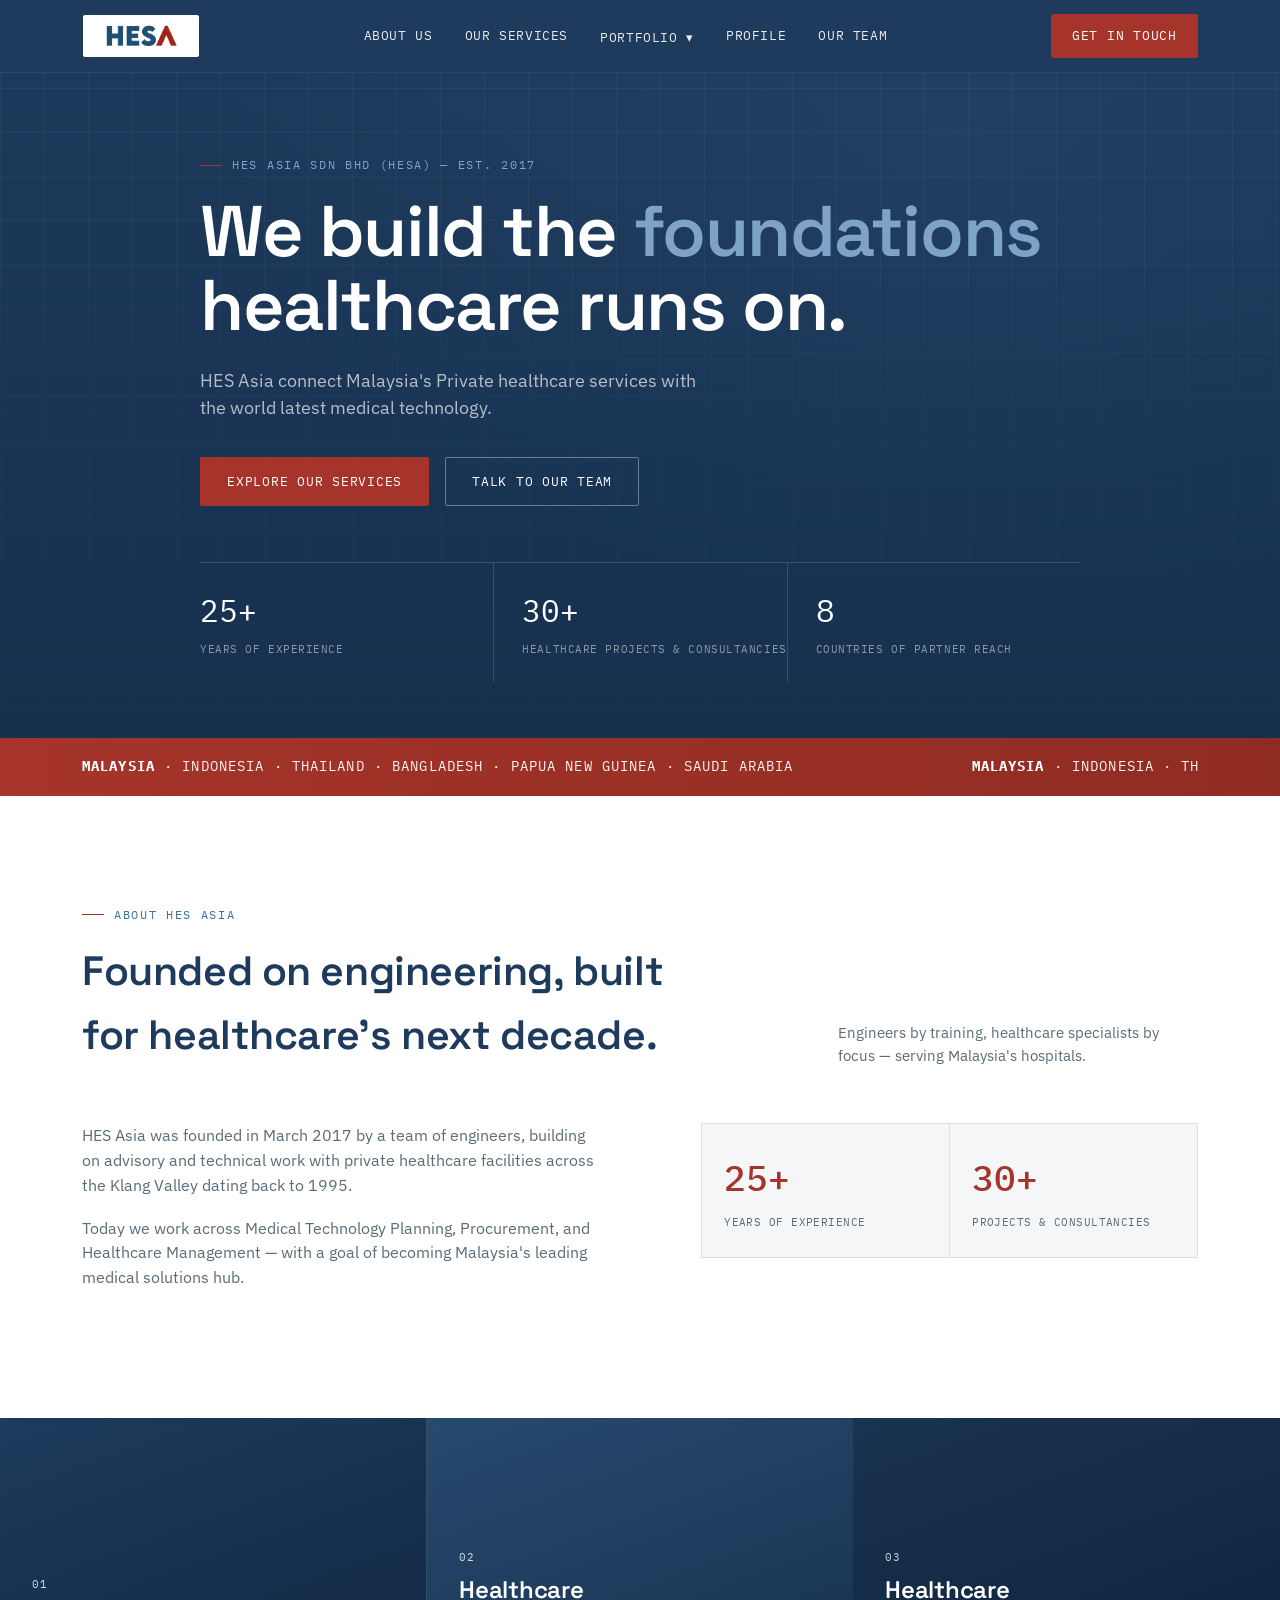
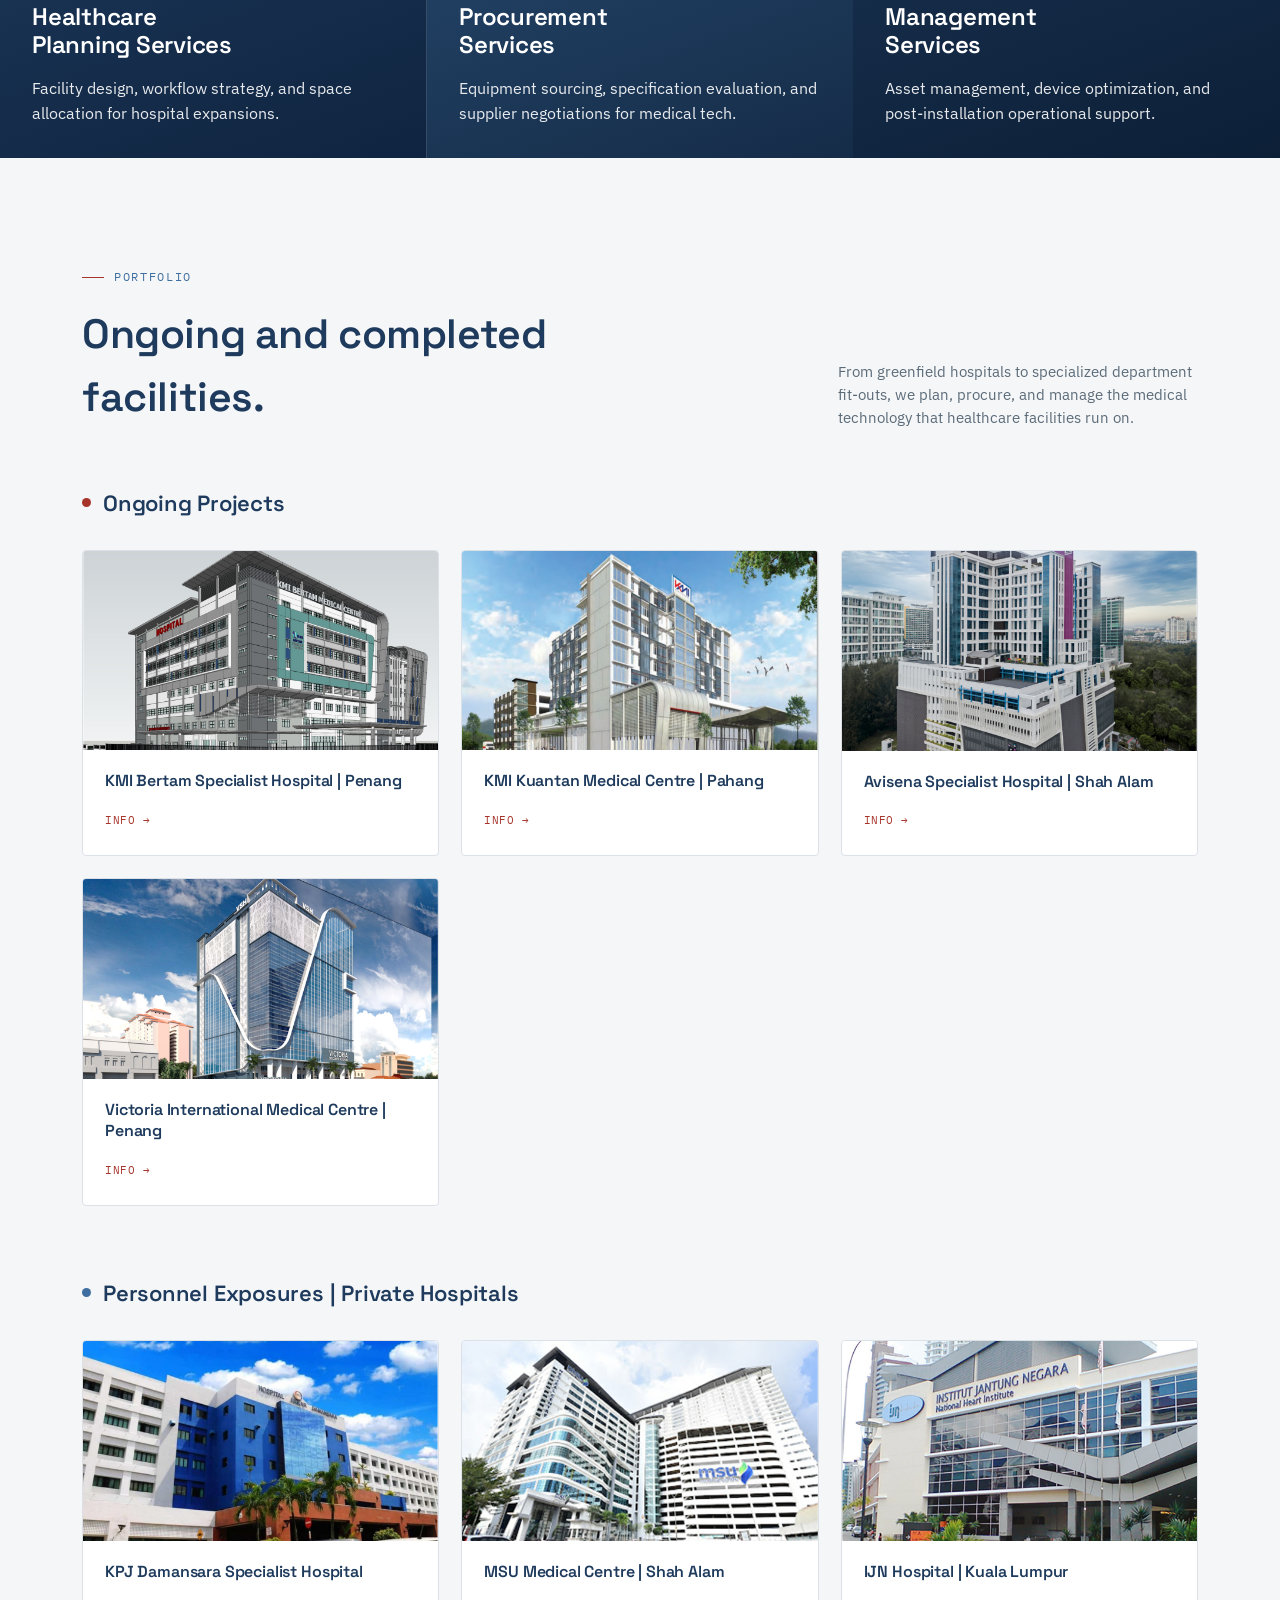
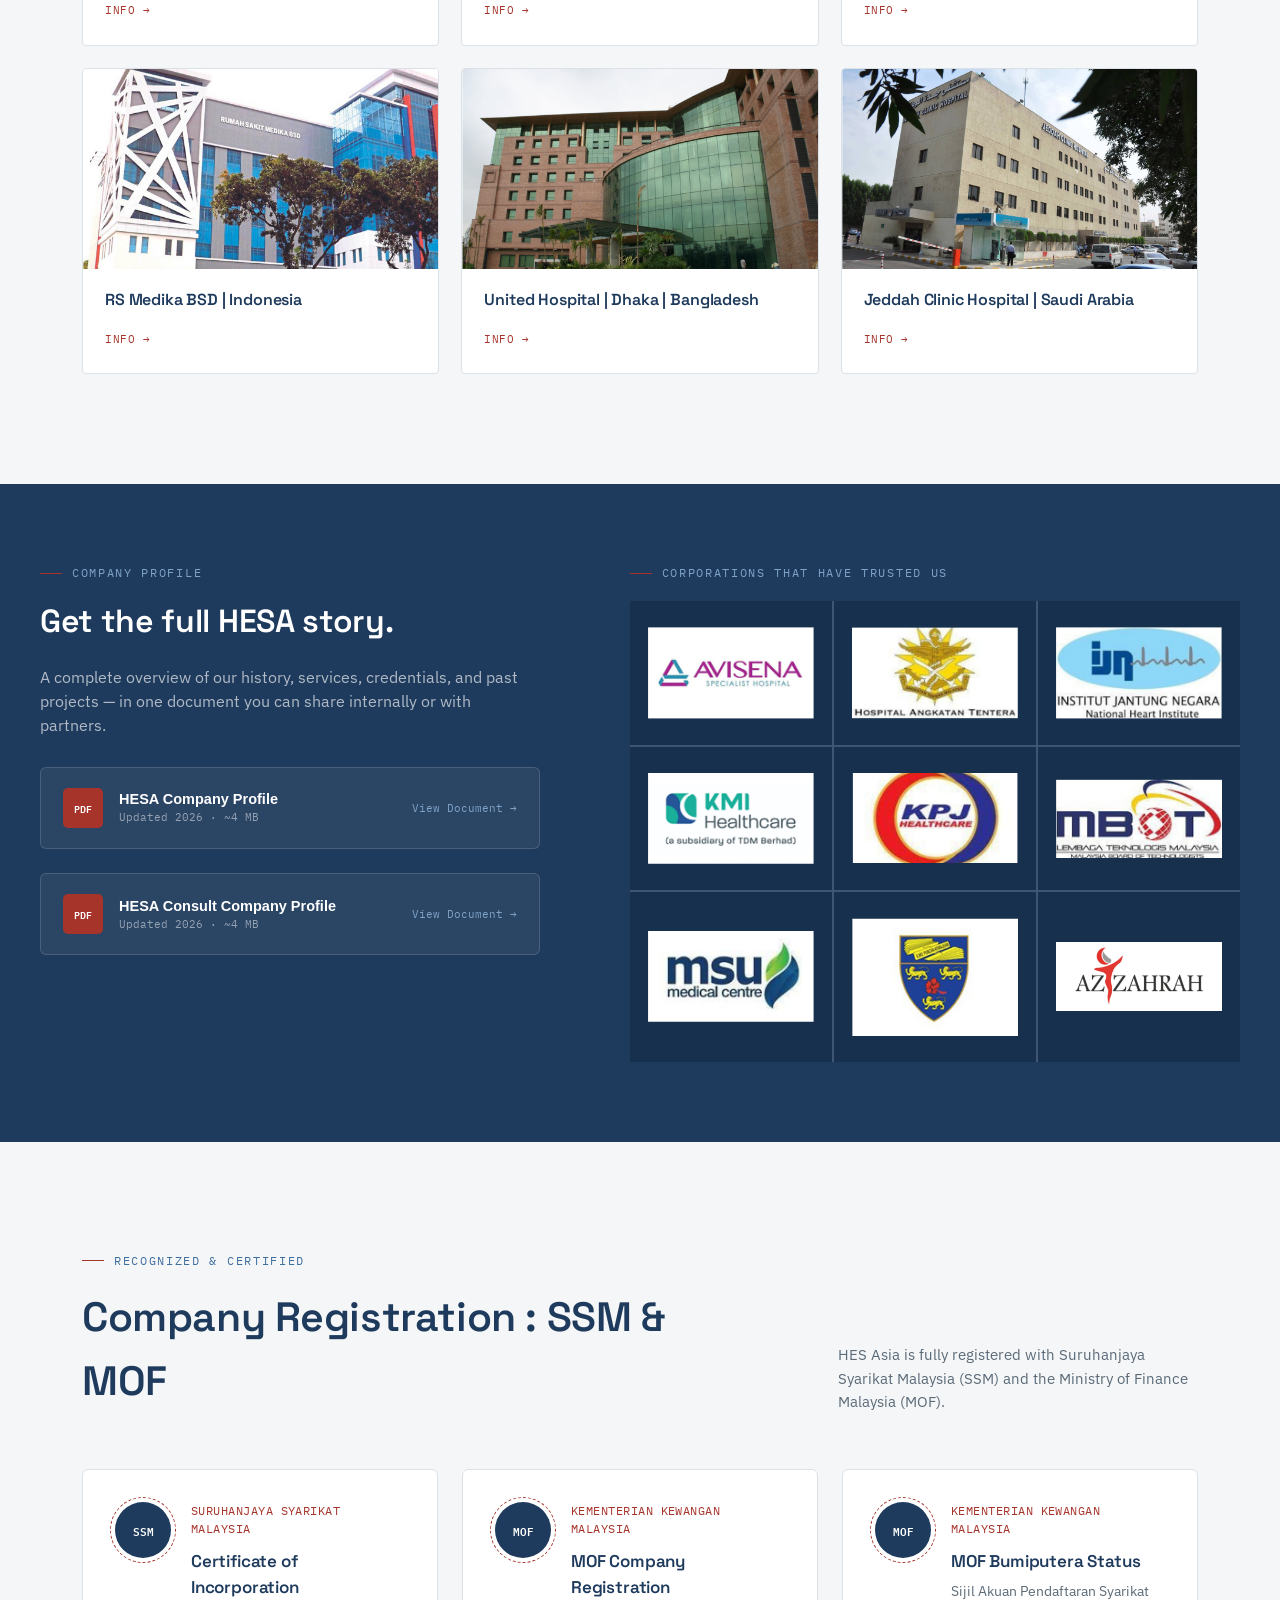
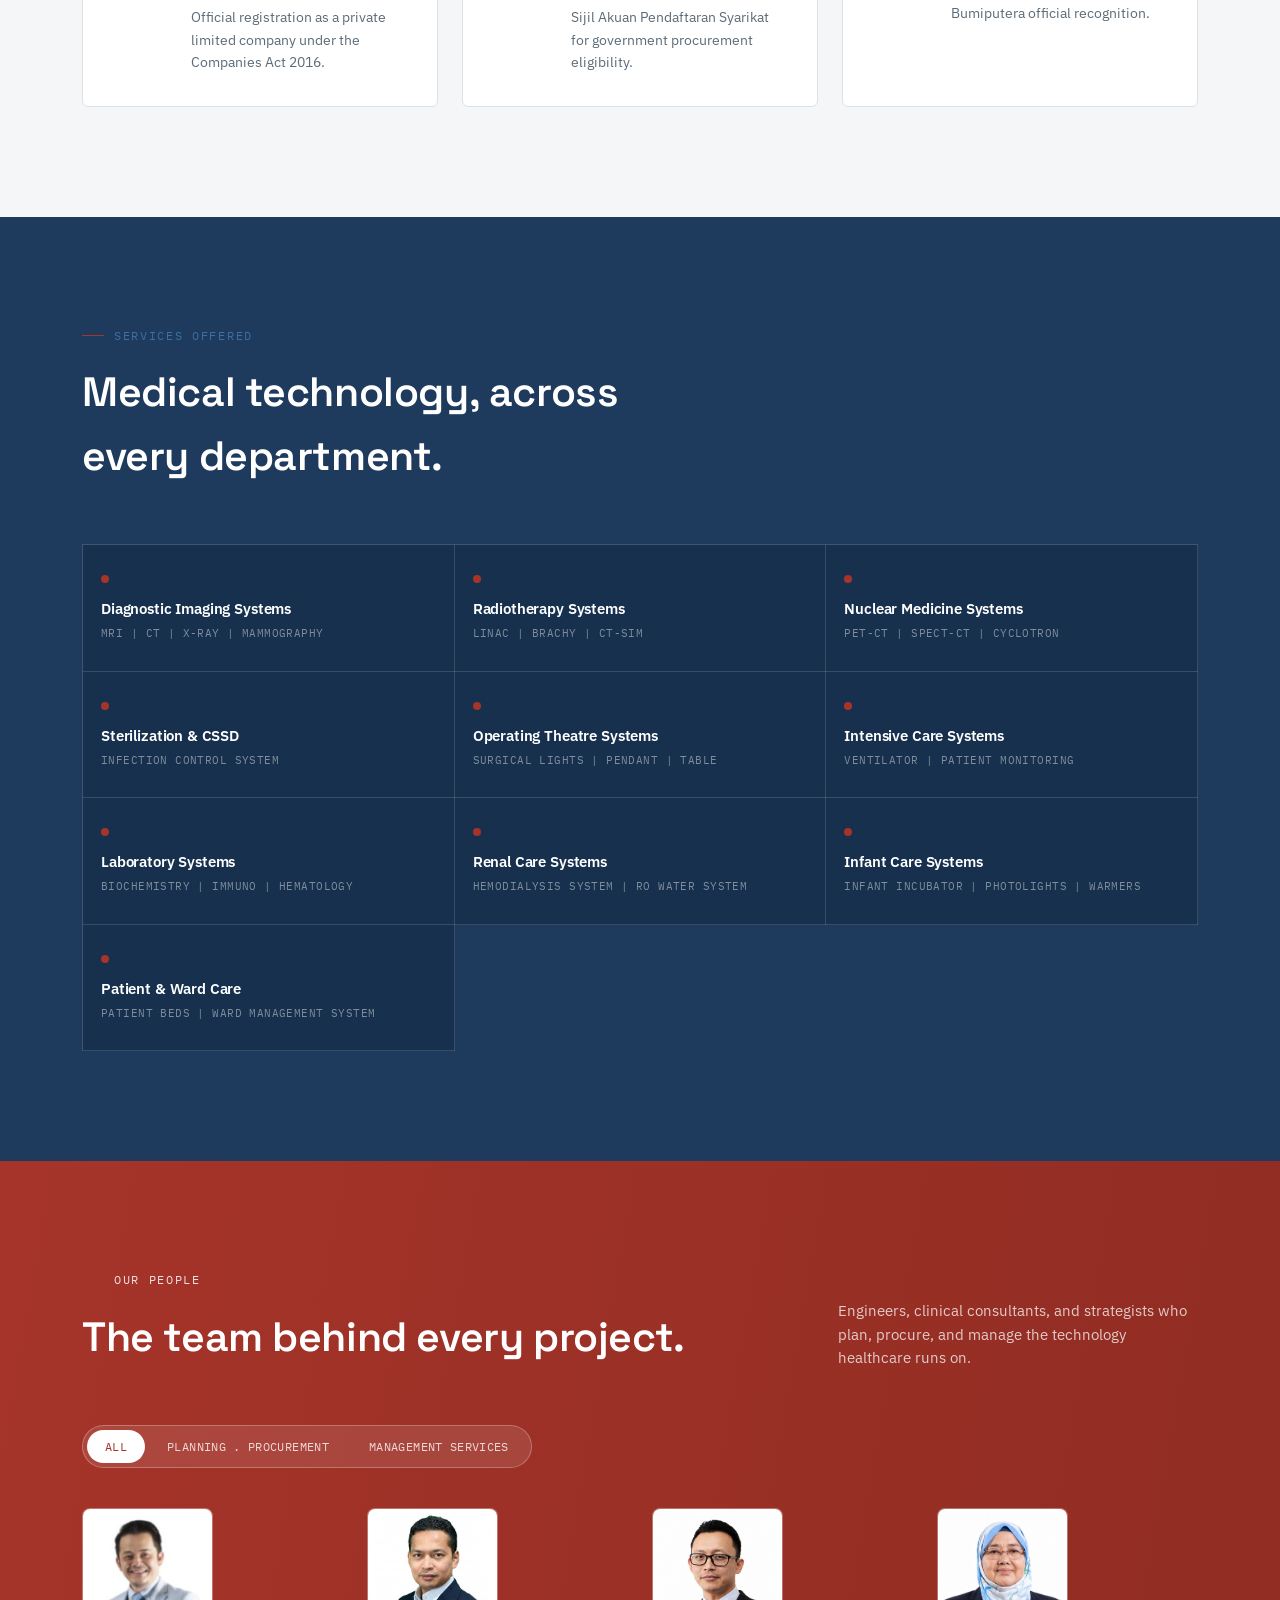
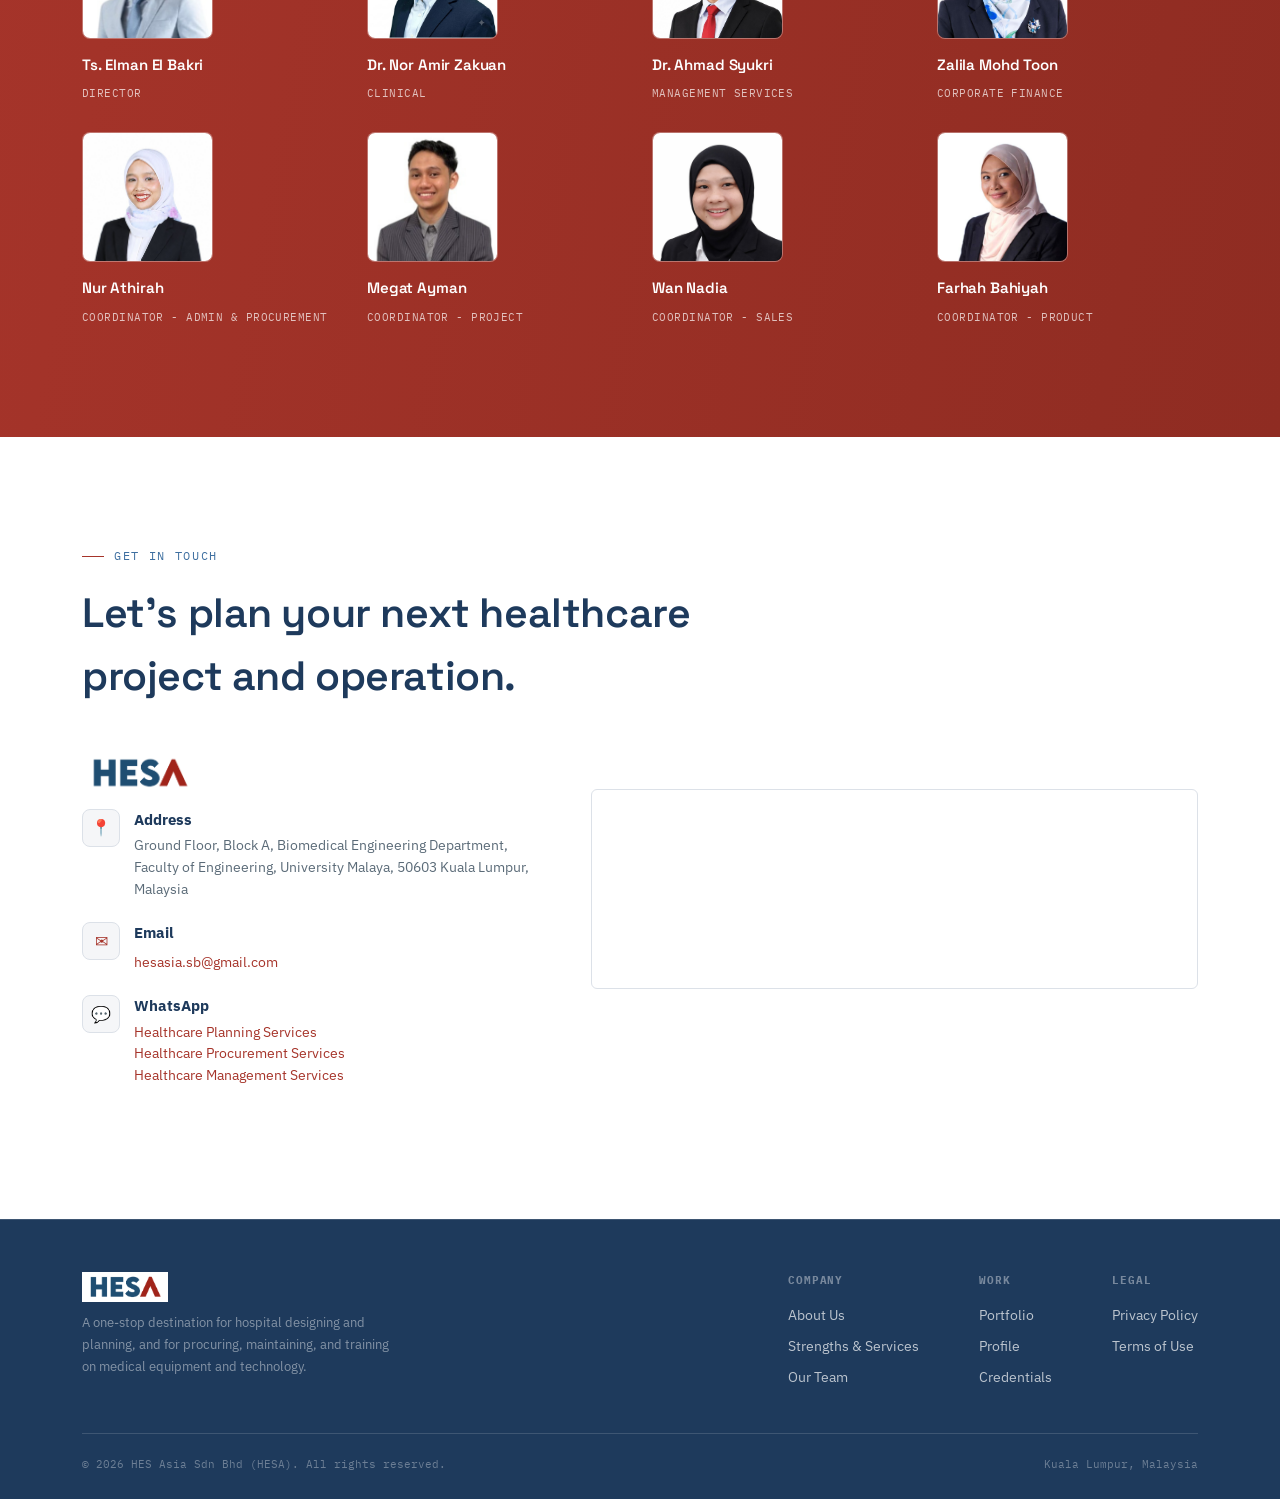
==== commit e36c218f: "Refactor code style" ====
--- a/index.html
+++ b/index.html
@@ -95,7 +95,7 @@
           <p>HES Asia was founded in March 2017 by a team of engineers, building on advisory and technical work with
             private healthcare facilities across the Klang Valley dating back to 1995.</p>
           <p>Today we work across Medical Technology Planning, Procurement, and Healthcare Management — with a goal of
-            becoming Malaysia's leading medical solutions hub by 2030, and ASEAN's by 2035.</p>
+            becoming Malaysia's leading medical solutions hub.</p>
         </div>
         <div class="readouts">
           <div class="readout">
--- a/style.css
+++ b/style.css
@@ -69,6 +69,7 @@
   display: inline-block;
 }
 
+
 h1,
 h2,
 h3,
@@ -419,7 +420,8 @@
 .service-panels {
   display: grid;
   grid-template-columns: repeat(3, 1fr);
-  background: var(--navy-2); /* Fix: Covers any sub-pixel grid gaps with dark blue */
+  background: var(--navy-2);
+  /* Fix: Covers any sub-pixel grid gaps with dark blue */
   overflow: hidden;
 }
 
@@ -432,7 +434,8 @@
   padding: 32px;
   overflow: hidden;
   border-right: 1px solid var(--line-dark);
-  background: var(--navy-2); /* Fix: Prevents white leaks during hover/scale transforms */
+  background: var(--navy-2);
+  /* Fix: Prevents white leaks during hover/scale transforms */
   transition: transform .28s ease, box-shadow .28s ease;
   will-change: transform;
 }
@@ -547,7 +550,8 @@
 
 .service-panels .panel-content .idx {
   color: #ffffff;
-  opacity: 0.8; /* Keeps index legible but subtle, or set to 1 for 100% white */
+  opacity: 0.8;
+  /* Keeps index legible but subtle, or set to 1 for 100% white */
 }
 
 .service-panels .panel-content h3 {
@@ -556,7 +560,8 @@
 
 .service-panels .panel-content p {
   color: #ffffff;
-  opacity: 0.9; /* Keeps description soft and clear, or set to 1 for solid white */
+  opacity: 0.9;
+  /* Keeps description soft and clear, or set to 1 for solid white */
 }
 
 /* ---------- SECTION HEADS ---------- */
@@ -799,6 +804,7 @@
   padding: 4px 9px;
   border-radius: 10px;
 }
+
 .proj-status-completed {
   position: absolute;
   top: 12px;
@@ -980,6 +986,7 @@
 
 .team-section .eyebrow {
   color: rgba(255, 255, 255, .85);
+
 }
 
 .team-section .section-head h2 {
@@ -989,6 +996,7 @@
 .team-section .section-head p {
   color: rgba(255, 255, 255, .75);
 }
+
 
 .team-switch {
   display: inline-flex;
@@ -1248,7 +1256,7 @@
   align-items: center;
   justify-content: center;
   min-height: 84px;
-  
+
 }
 
 .partner span {
@@ -1269,8 +1277,9 @@
   display: grid;
   grid-template-columns: repeat(3, 1fr);
   gap: 24px;
-  
-}
+
+}
+
 /* Stack cards in a single column on smaller screens */
 @media (max-width: 768px) {
   .cred-grid {
@@ -1827,7 +1836,8 @@
 
 .marquee span {
   display: inline-block;
-  padding-right: 60px; /* Space between loops (replaces gap to keep -50% translation mathematically exact) */
+  padding-right: 60px;
+  /* Space between loops (replaces gap to keep -50% translation mathematically exact) */
   font-family: var(--mono);
   font-size: 14px;
   letter-spacing: .08em;
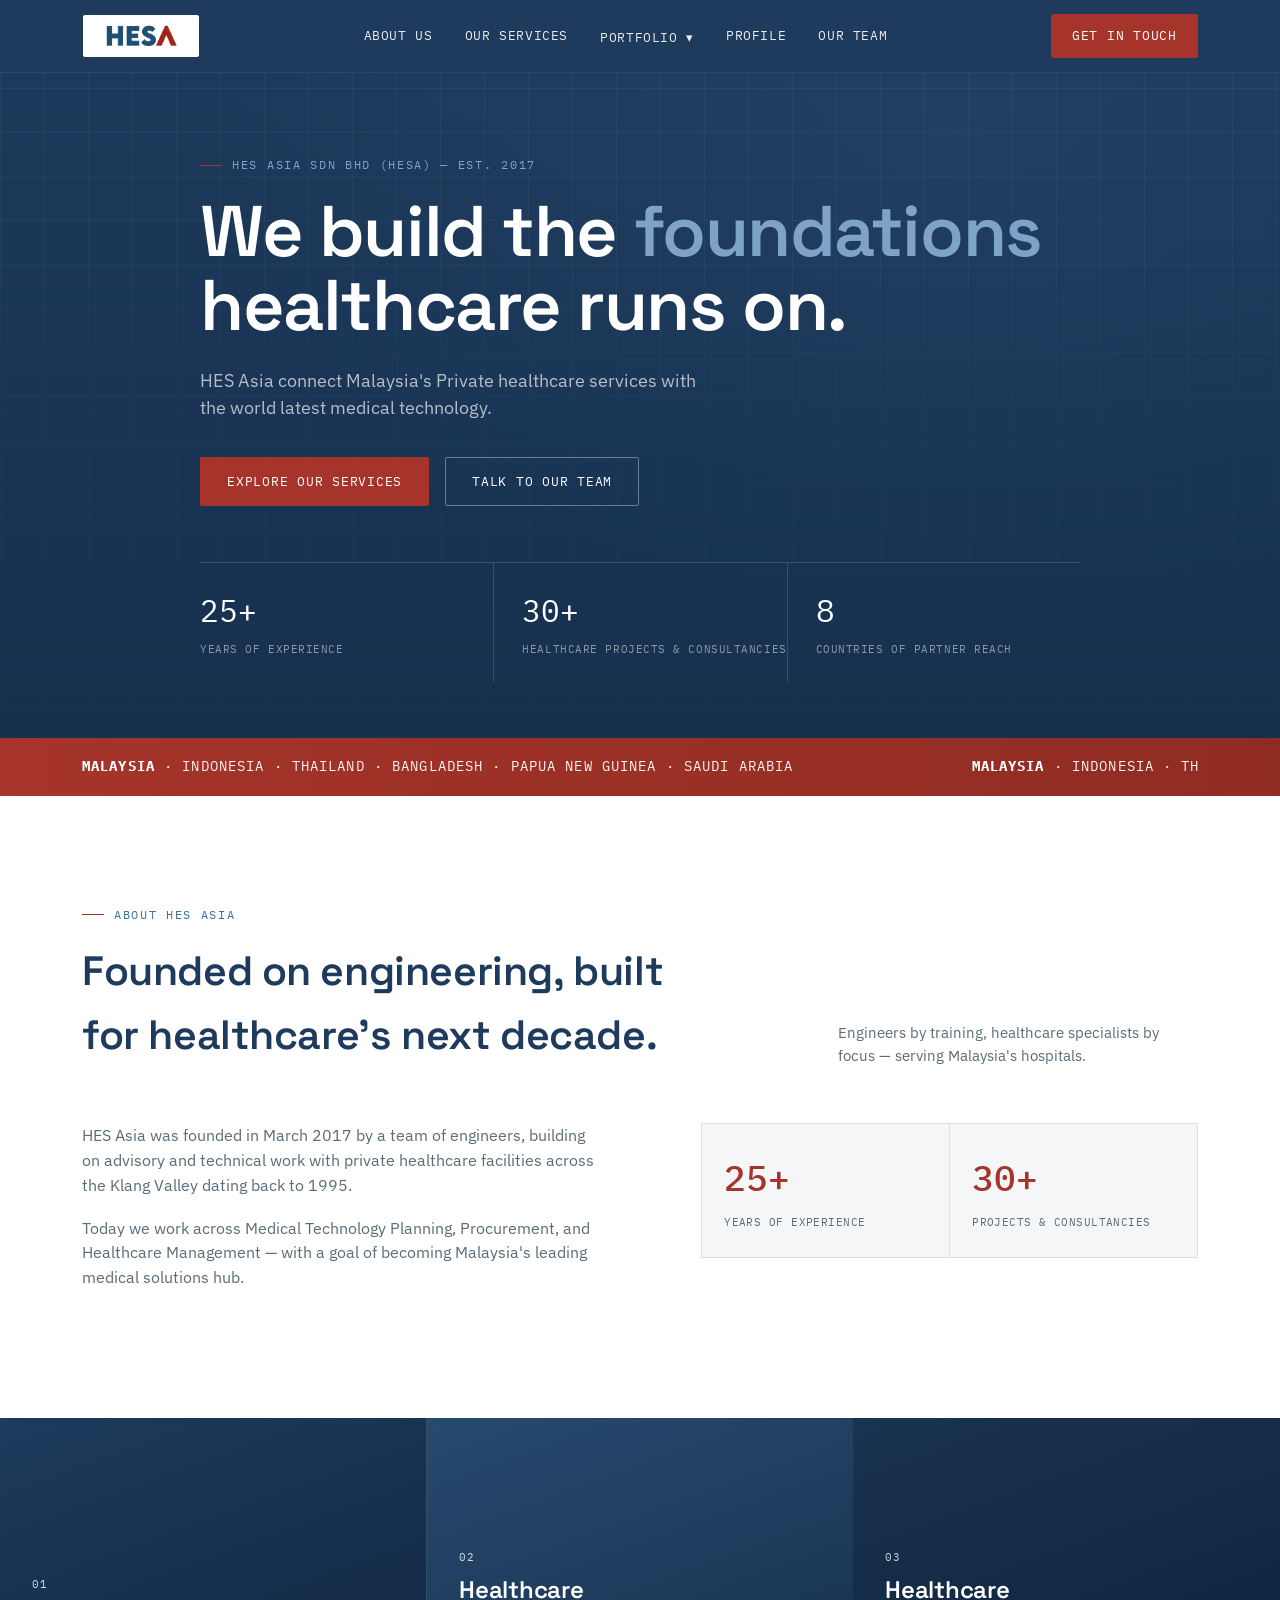
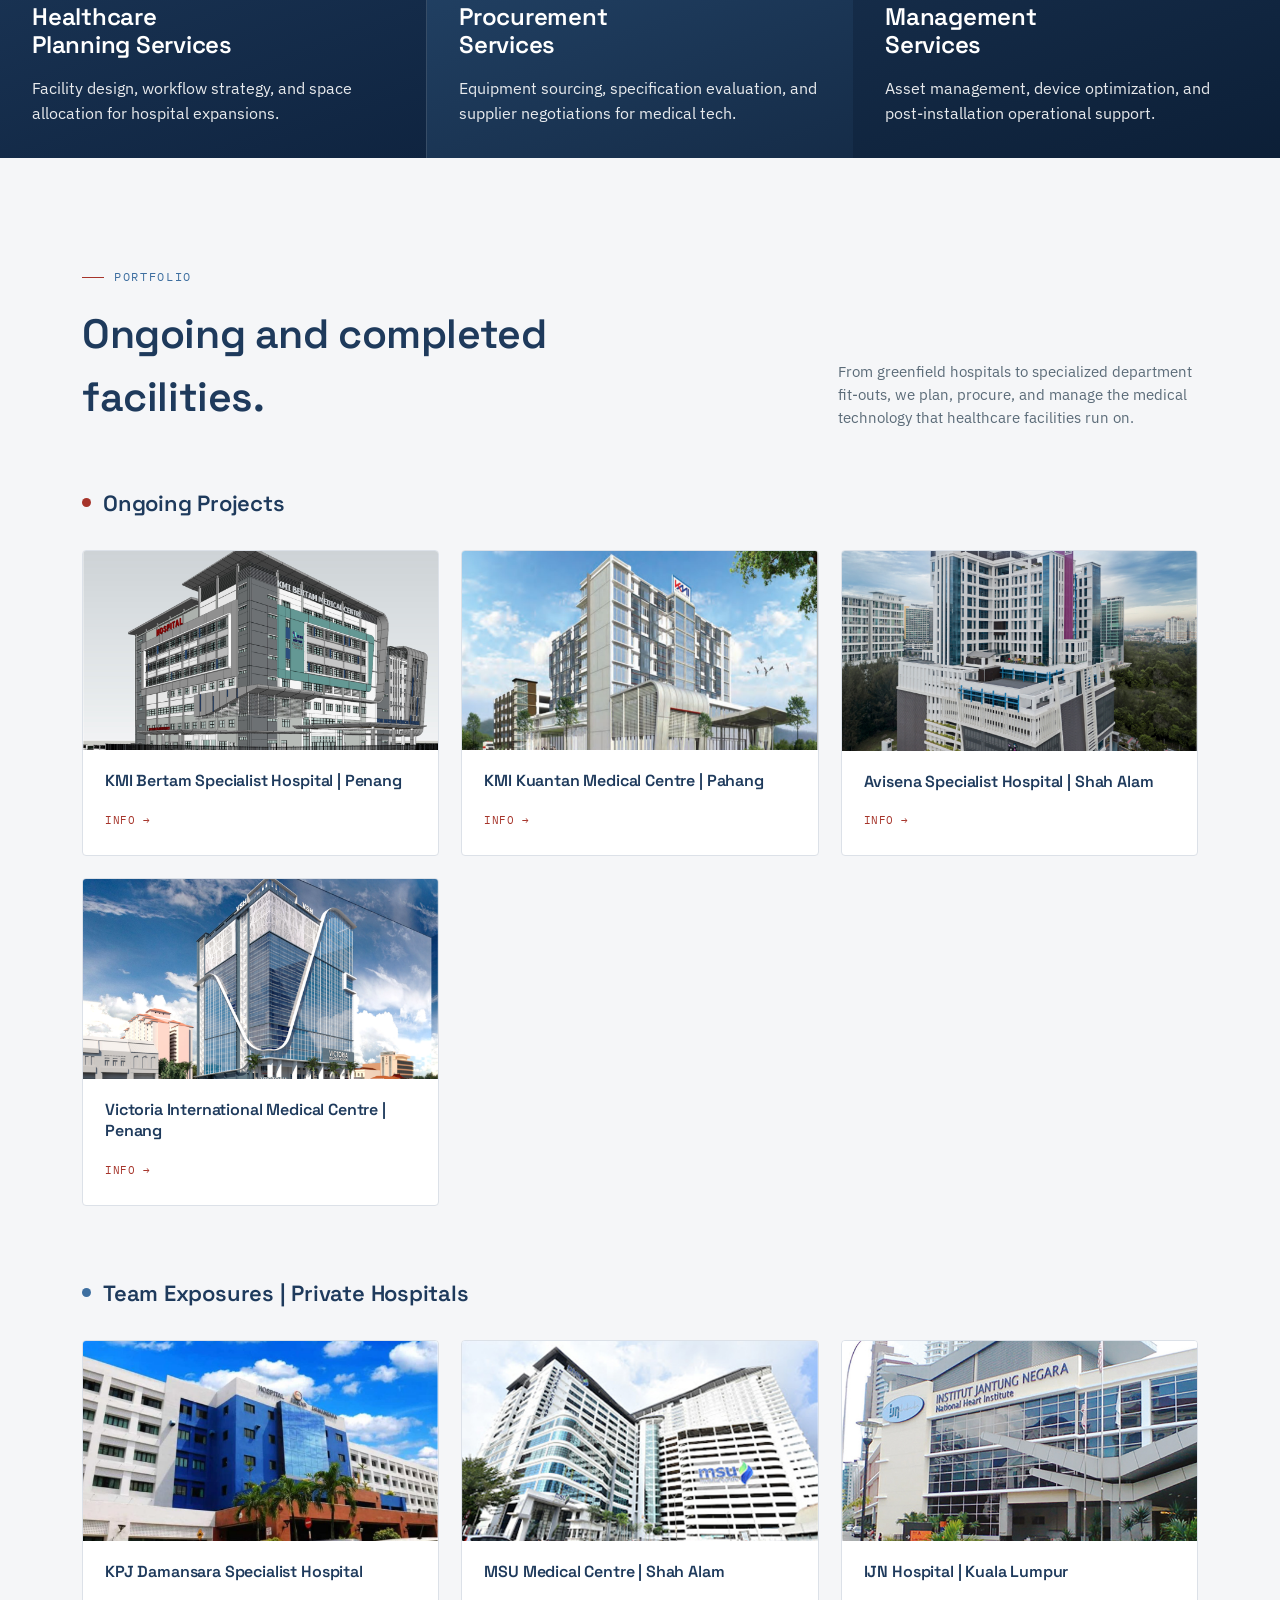
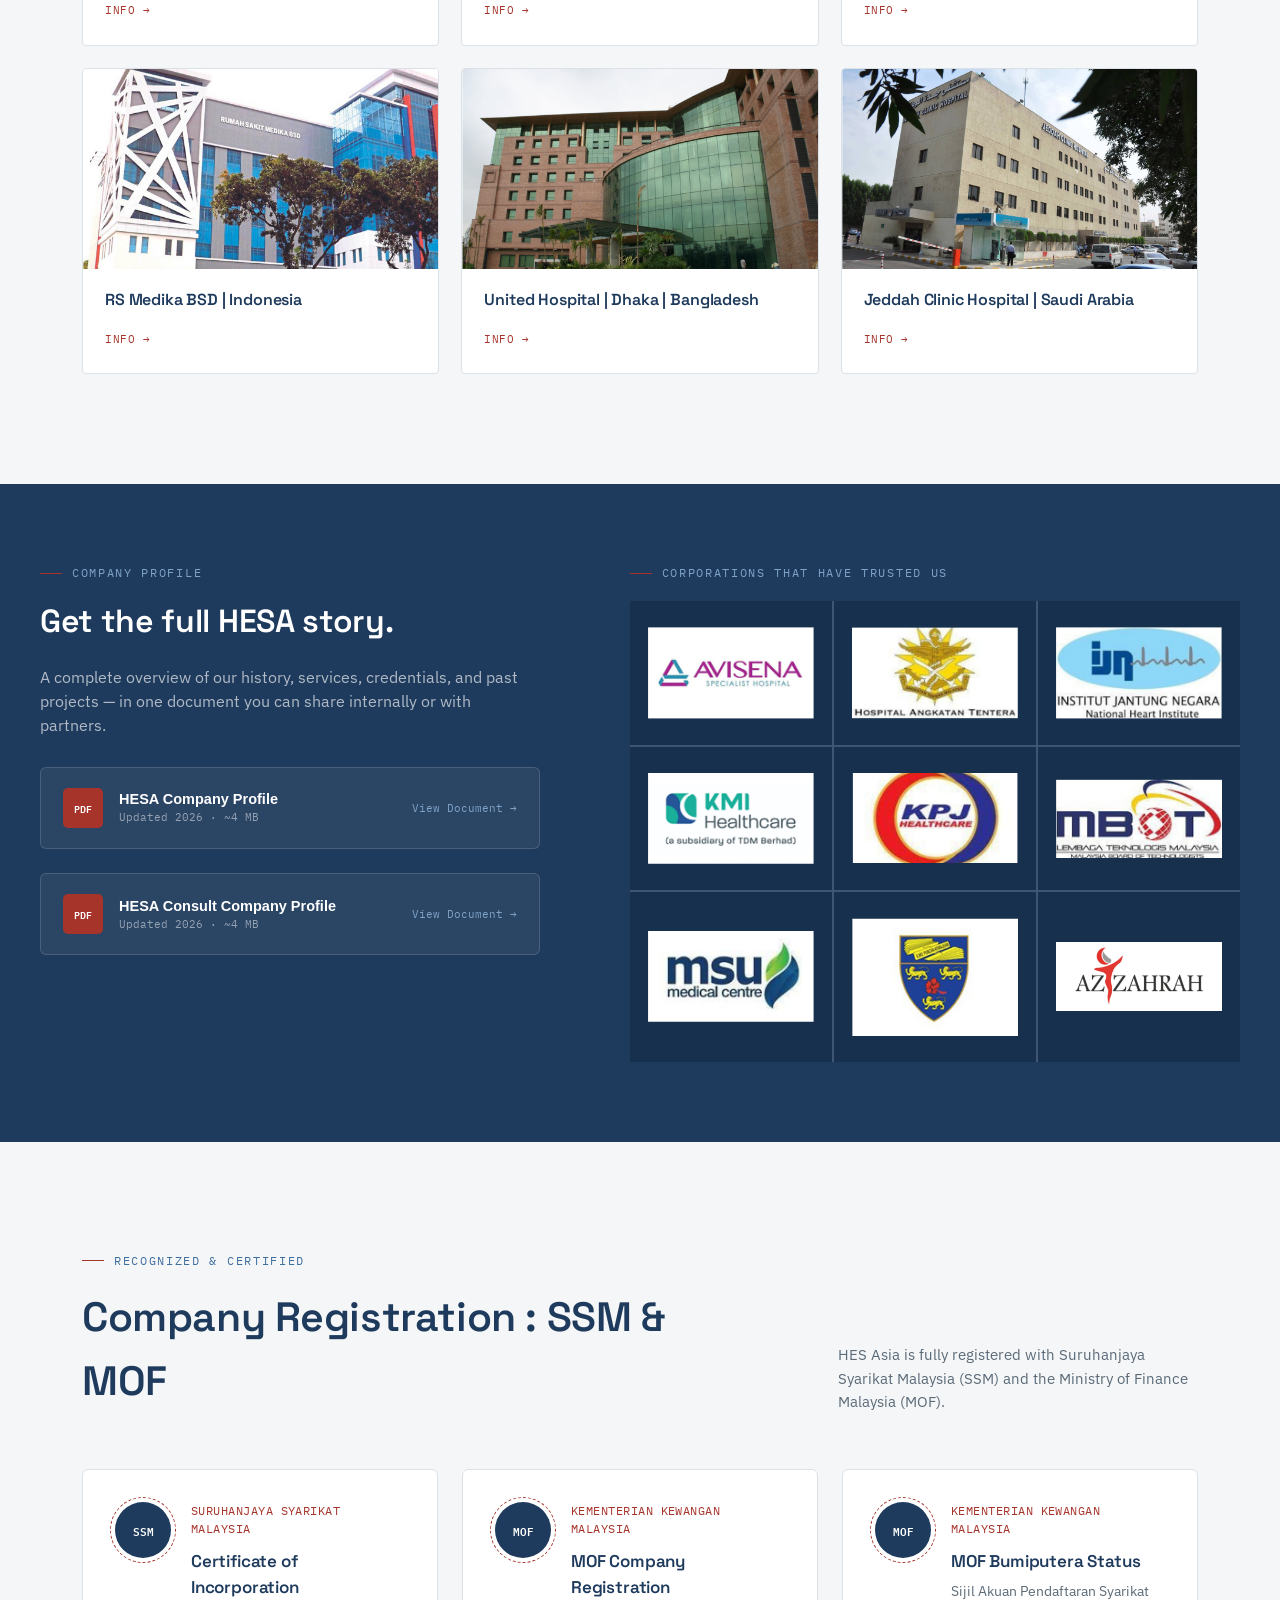
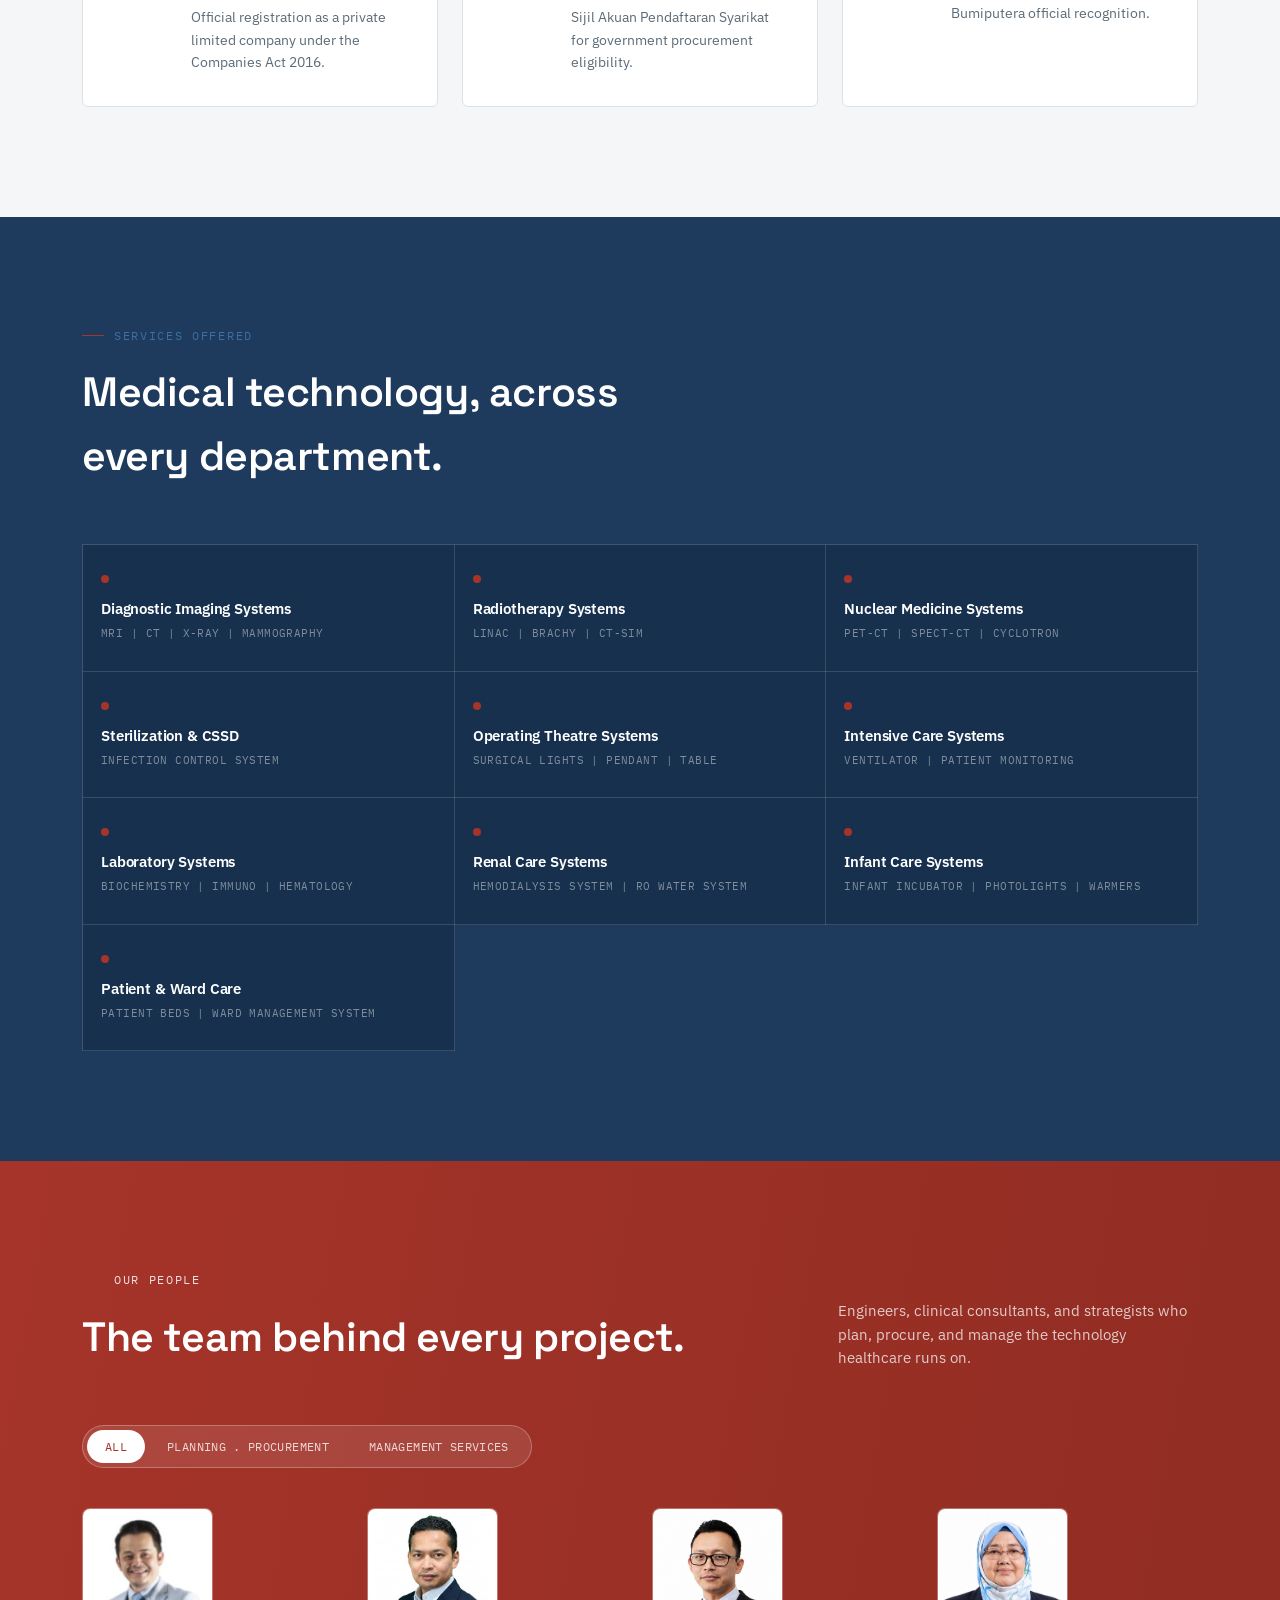
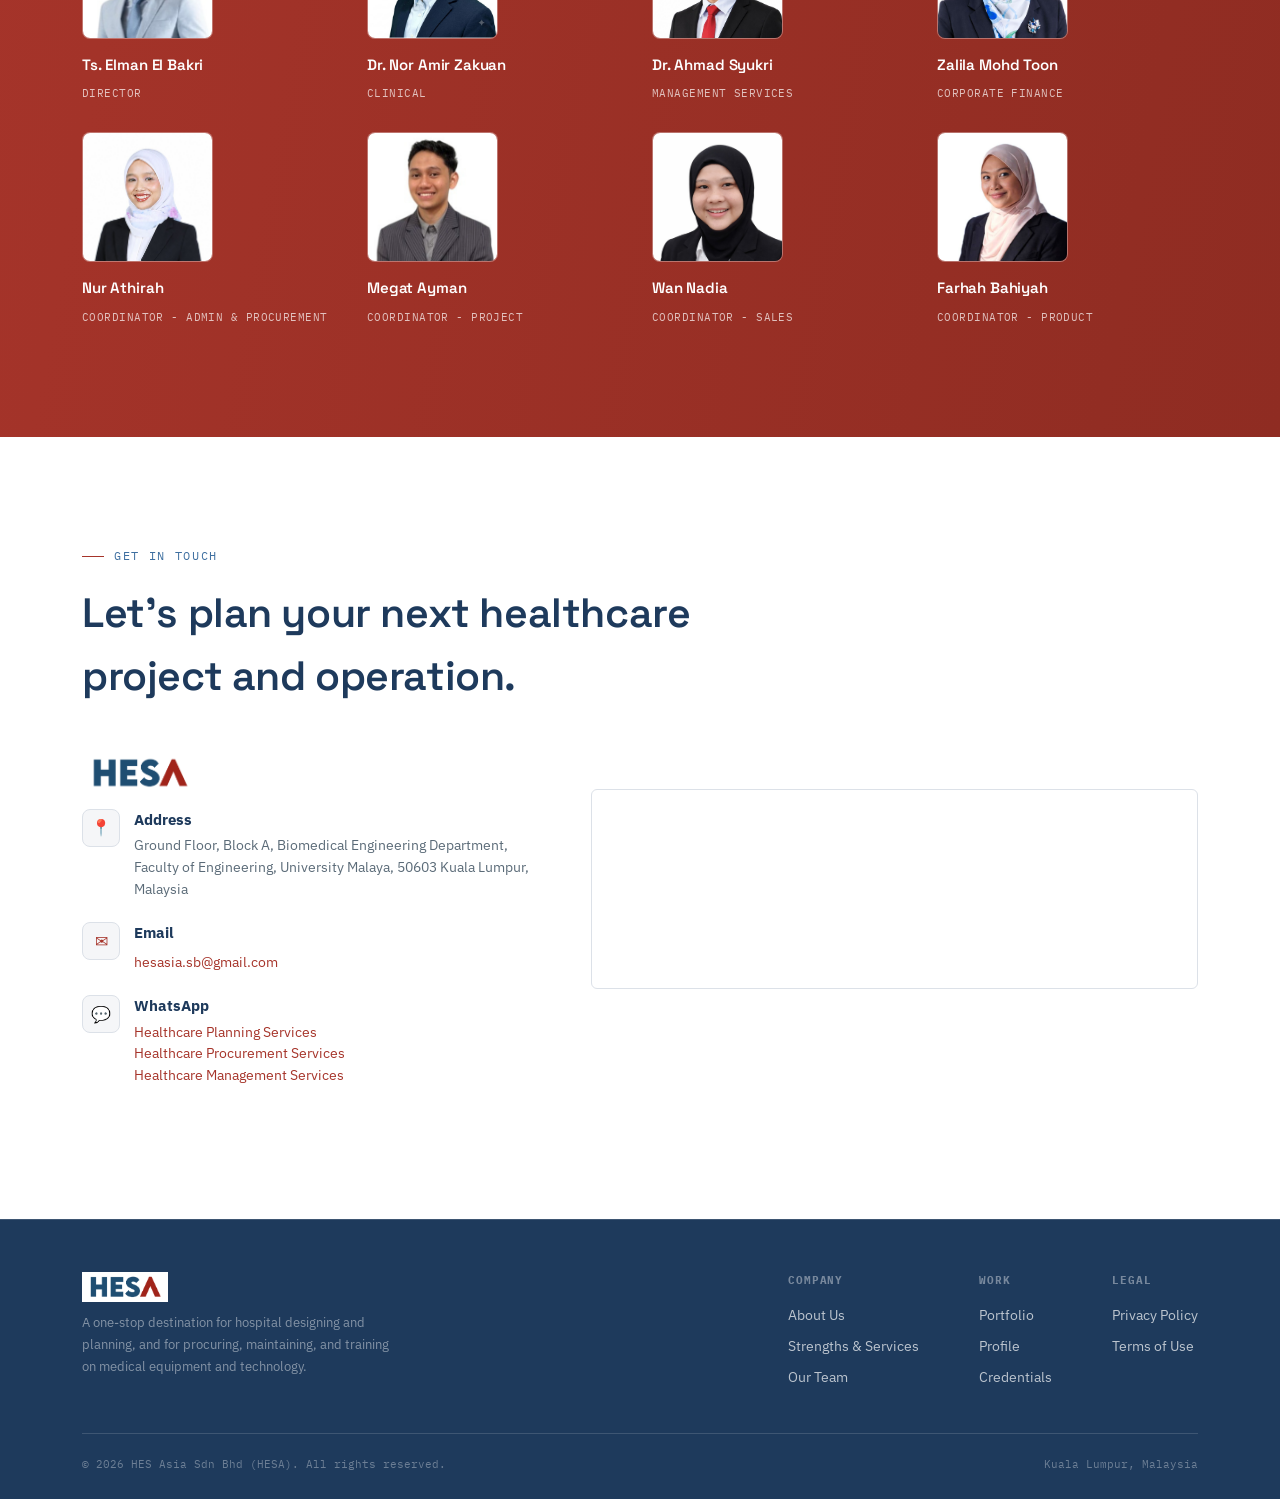
==== commit 0b50bc8e: "Repair website" ====
--- a/index.html
+++ b/index.html
@@ -215,7 +215,7 @@
         <!-- Completed Projects -->
         <div class="portfolio-group">
           <div class="group-label completed"><span class="dot"></span>
-            <h3>Personnel Exposures | Private Hospitals</h3>
+            <h3>Team Exposures | Private Hospitals</h3>
           </div>
           <div class="proj-grid">
             <div class="proj-card" tabindex="0" data-title="KPJ Damansara Specialist Hospital | Petaling Jaya"
--- a/style.css
+++ b/style.css
@@ -24,6 +24,8 @@
 
 html {
   scroll-behavior: smooth;
+  overflow-x: hidden;
+  max-width: 100%;
 }
 
 body {
@@ -32,6 +34,8 @@
   font-family: var(--body);
   line-height: 1.55;
   -webkit-font-smoothing: antialiased;
+  overflow-x: hidden;
+  max-width: 100%;
 }
 
 img {
@@ -68,7 +72,6 @@
   background: var(--red);
   display: inline-block;
 }
-
 
 h1,
 h2,
@@ -420,8 +423,7 @@
 .service-panels {
   display: grid;
   grid-template-columns: repeat(3, 1fr);
-  background: var(--navy-2);
-  /* Fix: Covers any sub-pixel grid gaps with dark blue */
+  background: var(--navy-2); /* Fix: Covers any sub-pixel grid gaps with dark blue */
   overflow: hidden;
 }
 
@@ -434,8 +436,7 @@
   padding: 32px;
   overflow: hidden;
   border-right: 1px solid var(--line-dark);
-  background: var(--navy-2);
-  /* Fix: Prevents white leaks during hover/scale transforms */
+  background: var(--navy-2); /* Fix: Prevents white leaks during hover/scale transforms */
   transition: transform .28s ease, box-shadow .28s ease;
   will-change: transform;
 }
@@ -550,8 +551,7 @@
 
 .service-panels .panel-content .idx {
   color: #ffffff;
-  opacity: 0.8;
-  /* Keeps index legible but subtle, or set to 1 for 100% white */
+  opacity: 0.8; /* Keeps index legible but subtle, or set to 1 for 100% white */
 }
 
 .service-panels .panel-content h3 {
@@ -560,8 +560,7 @@
 
 .service-panels .panel-content p {
   color: #ffffff;
-  opacity: 0.9;
-  /* Keeps description soft and clear, or set to 1 for solid white */
+  opacity: 0.9; /* Keeps description soft and clear, or set to 1 for solid white */
 }
 
 /* ---------- SECTION HEADS ---------- */
@@ -804,7 +803,6 @@
   padding: 4px 9px;
   border-radius: 10px;
 }
-
 .proj-status-completed {
   position: absolute;
   top: 12px;
@@ -986,7 +984,6 @@
 
 .team-section .eyebrow {
   color: rgba(255, 255, 255, .85);
-
 }
 
 .team-section .section-head h2 {
@@ -996,7 +993,6 @@
 .team-section .section-head p {
   color: rgba(255, 255, 255, .75);
 }
-
 
 .team-switch {
   display: inline-flex;
@@ -1256,7 +1252,7 @@
   align-items: center;
   justify-content: center;
   min-height: 84px;
-
+  
 }
 
 .partner span {
@@ -1277,9 +1273,8 @@
   display: grid;
   grid-template-columns: repeat(3, 1fr);
   gap: 24px;
-
-}
-
+  
+}
 /* Stack cards in a single column on smaller screens */
 @media (max-width: 768px) {
   .cred-grid {
@@ -1823,6 +1818,8 @@
 .marquee-wrap {
   overflow: hidden;
   padding: 6px 0;
+  width: 100%;
+  max-width: 100%;
 }
 
 .marquee {
@@ -1836,8 +1833,7 @@
 
 .marquee span {
   display: inline-block;
-  padding-right: 60px;
-  /* Space between loops (replaces gap to keep -50% translation mathematically exact) */
+  padding-right: 60px; /* Space between loops (replaces gap to keep -50% translation mathematically exact) */
   font-family: var(--mono);
   font-size: 14px;
   letter-spacing: .08em;
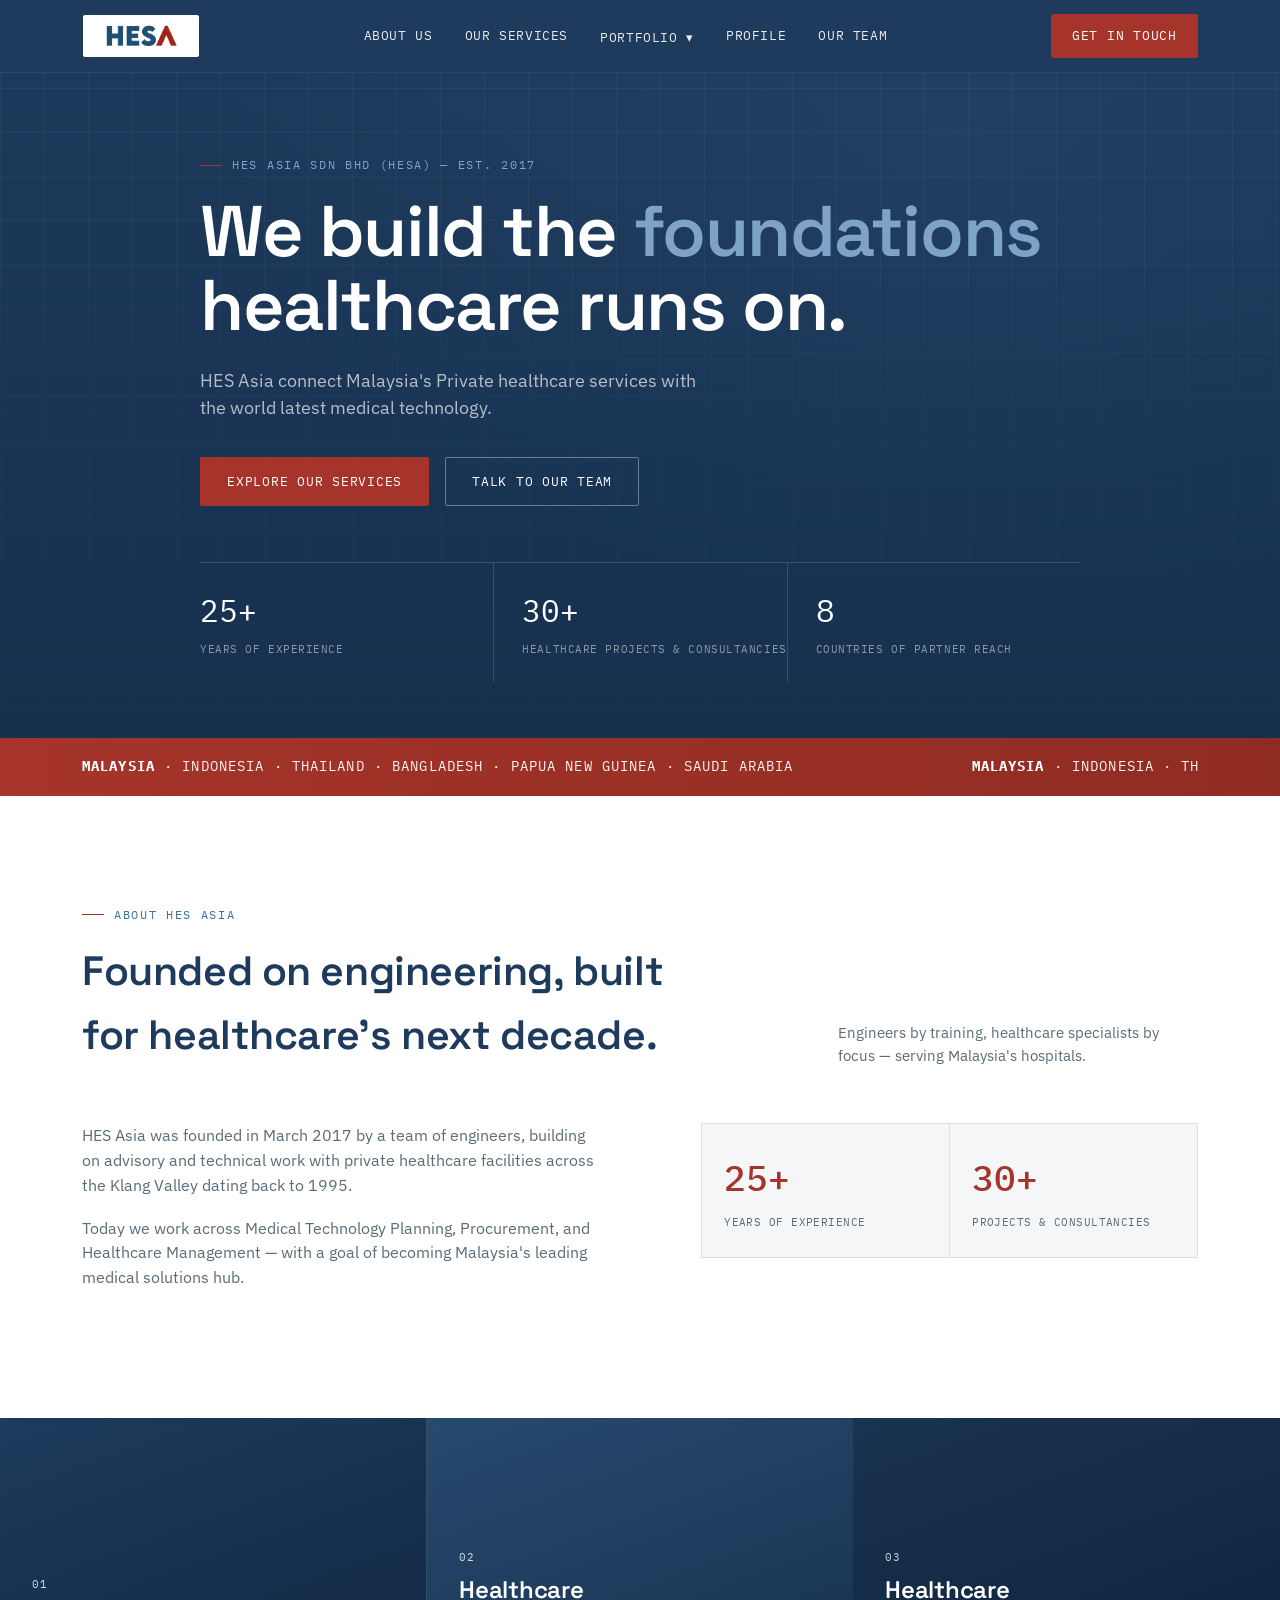
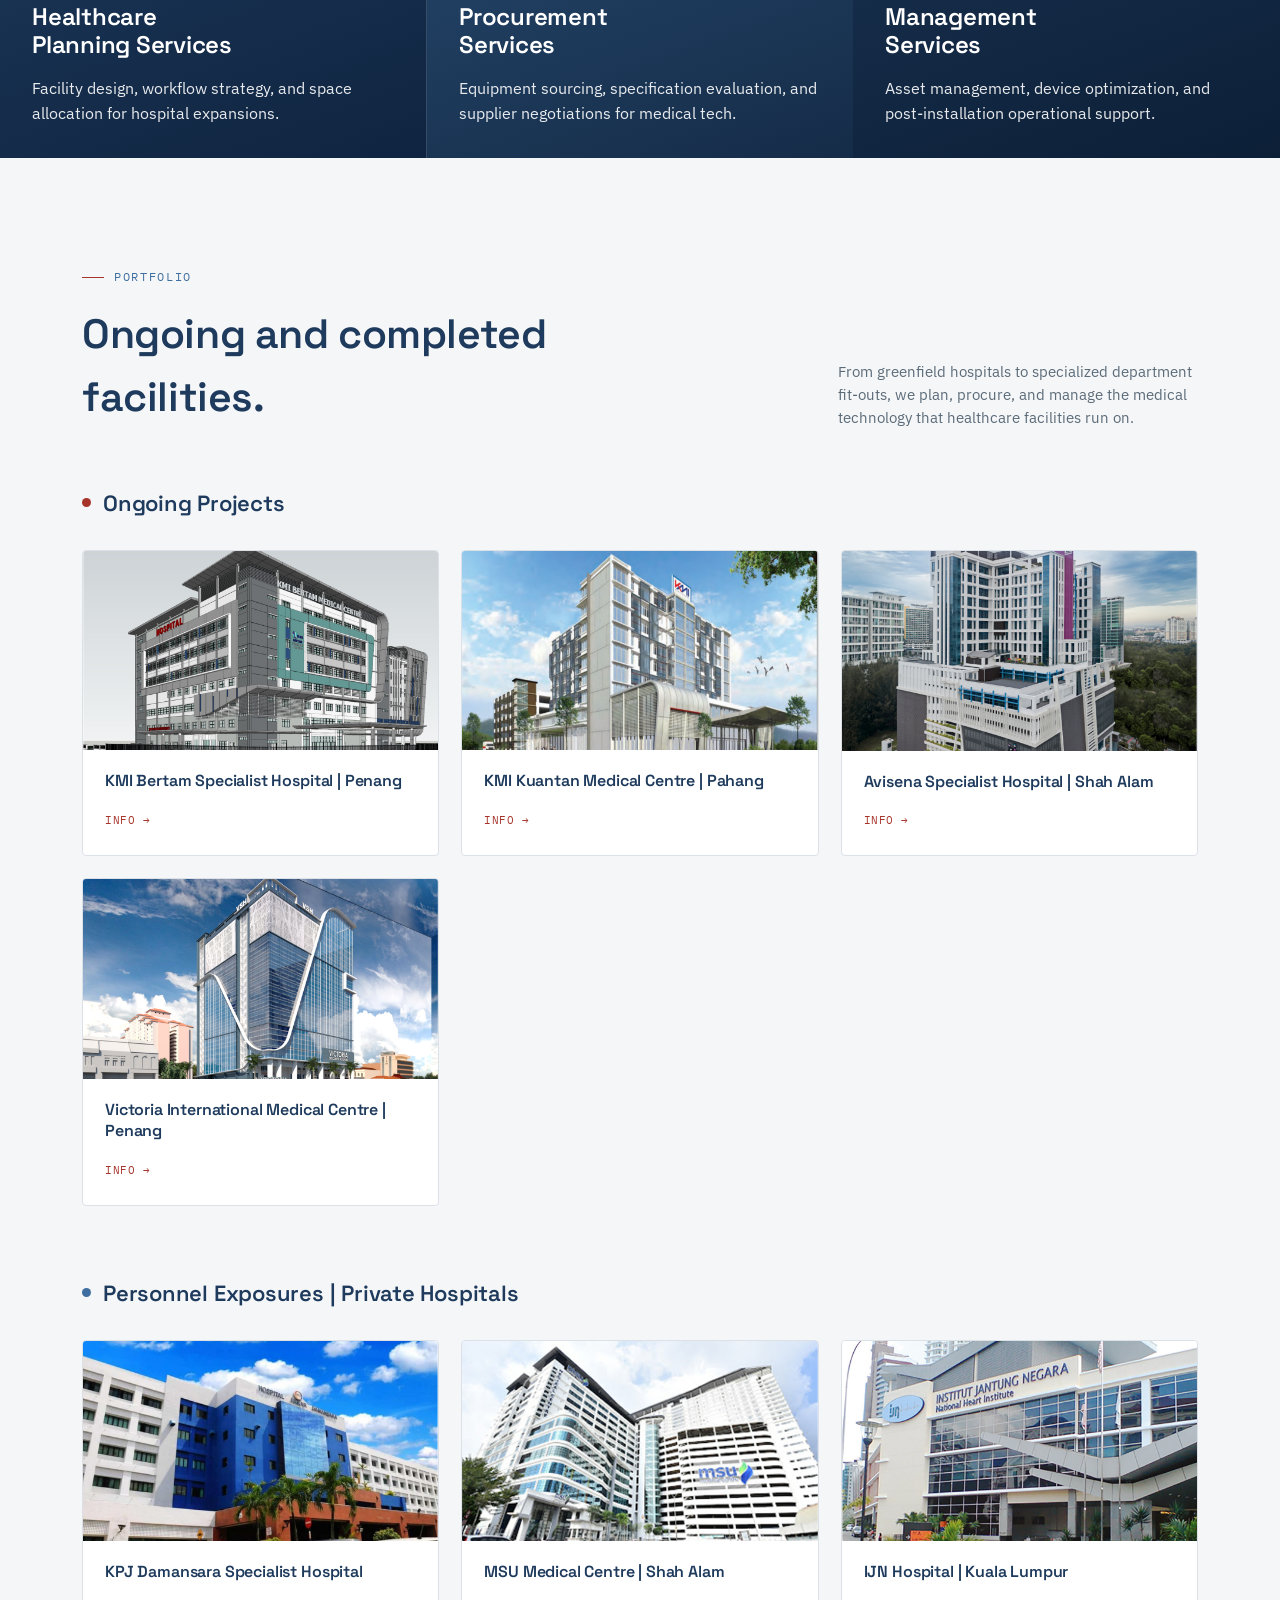
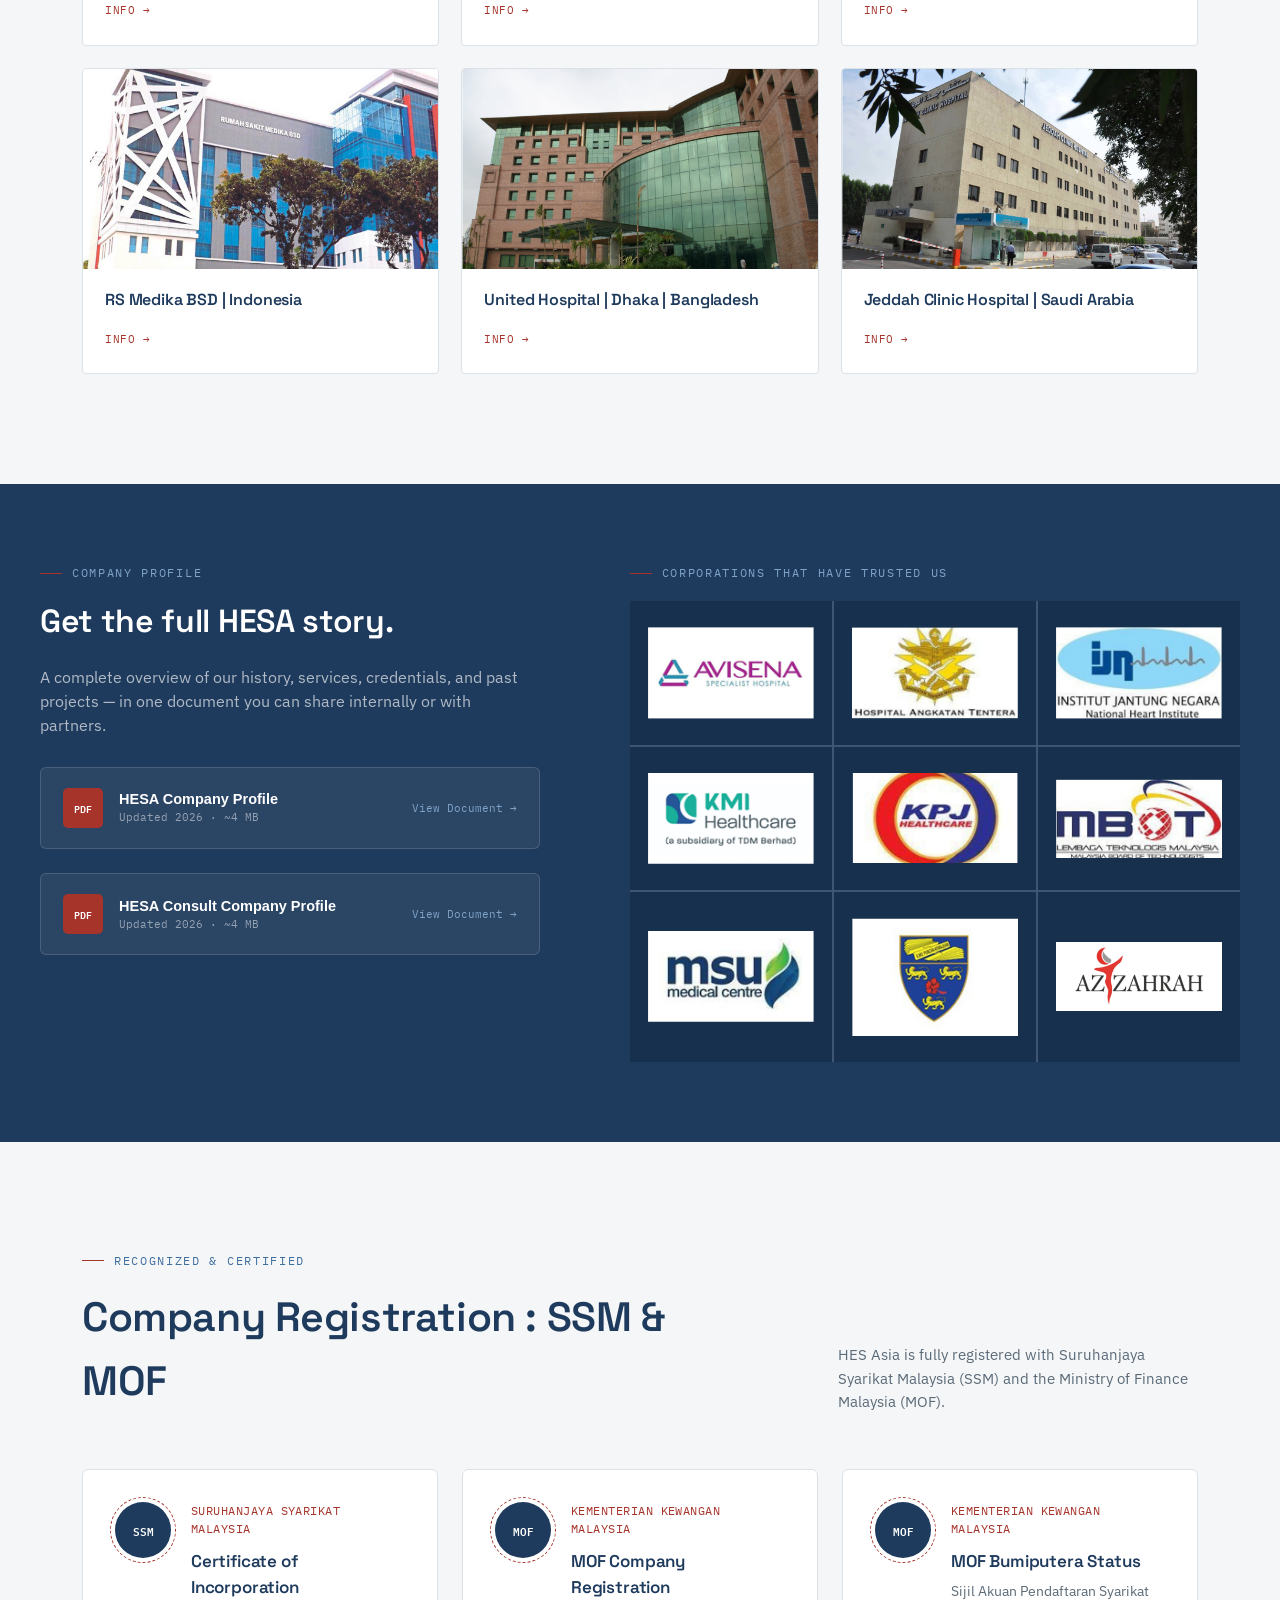
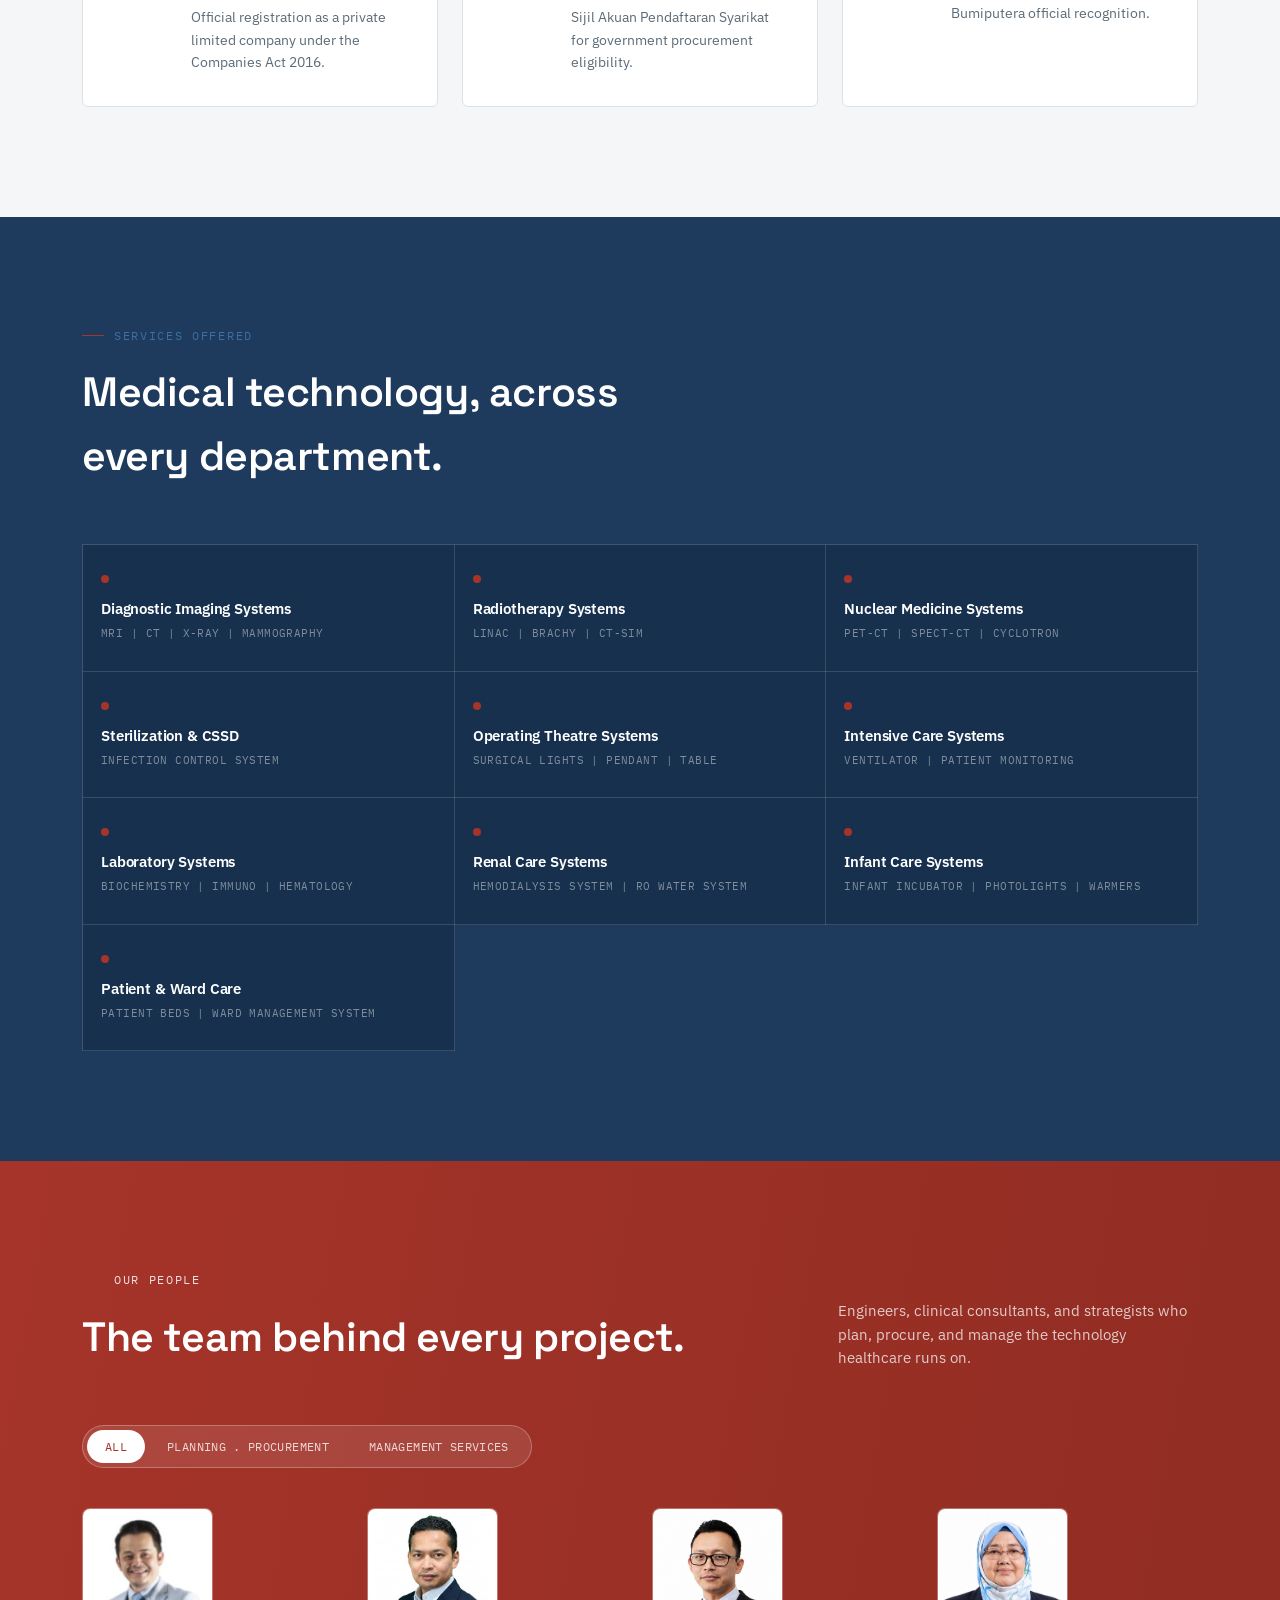
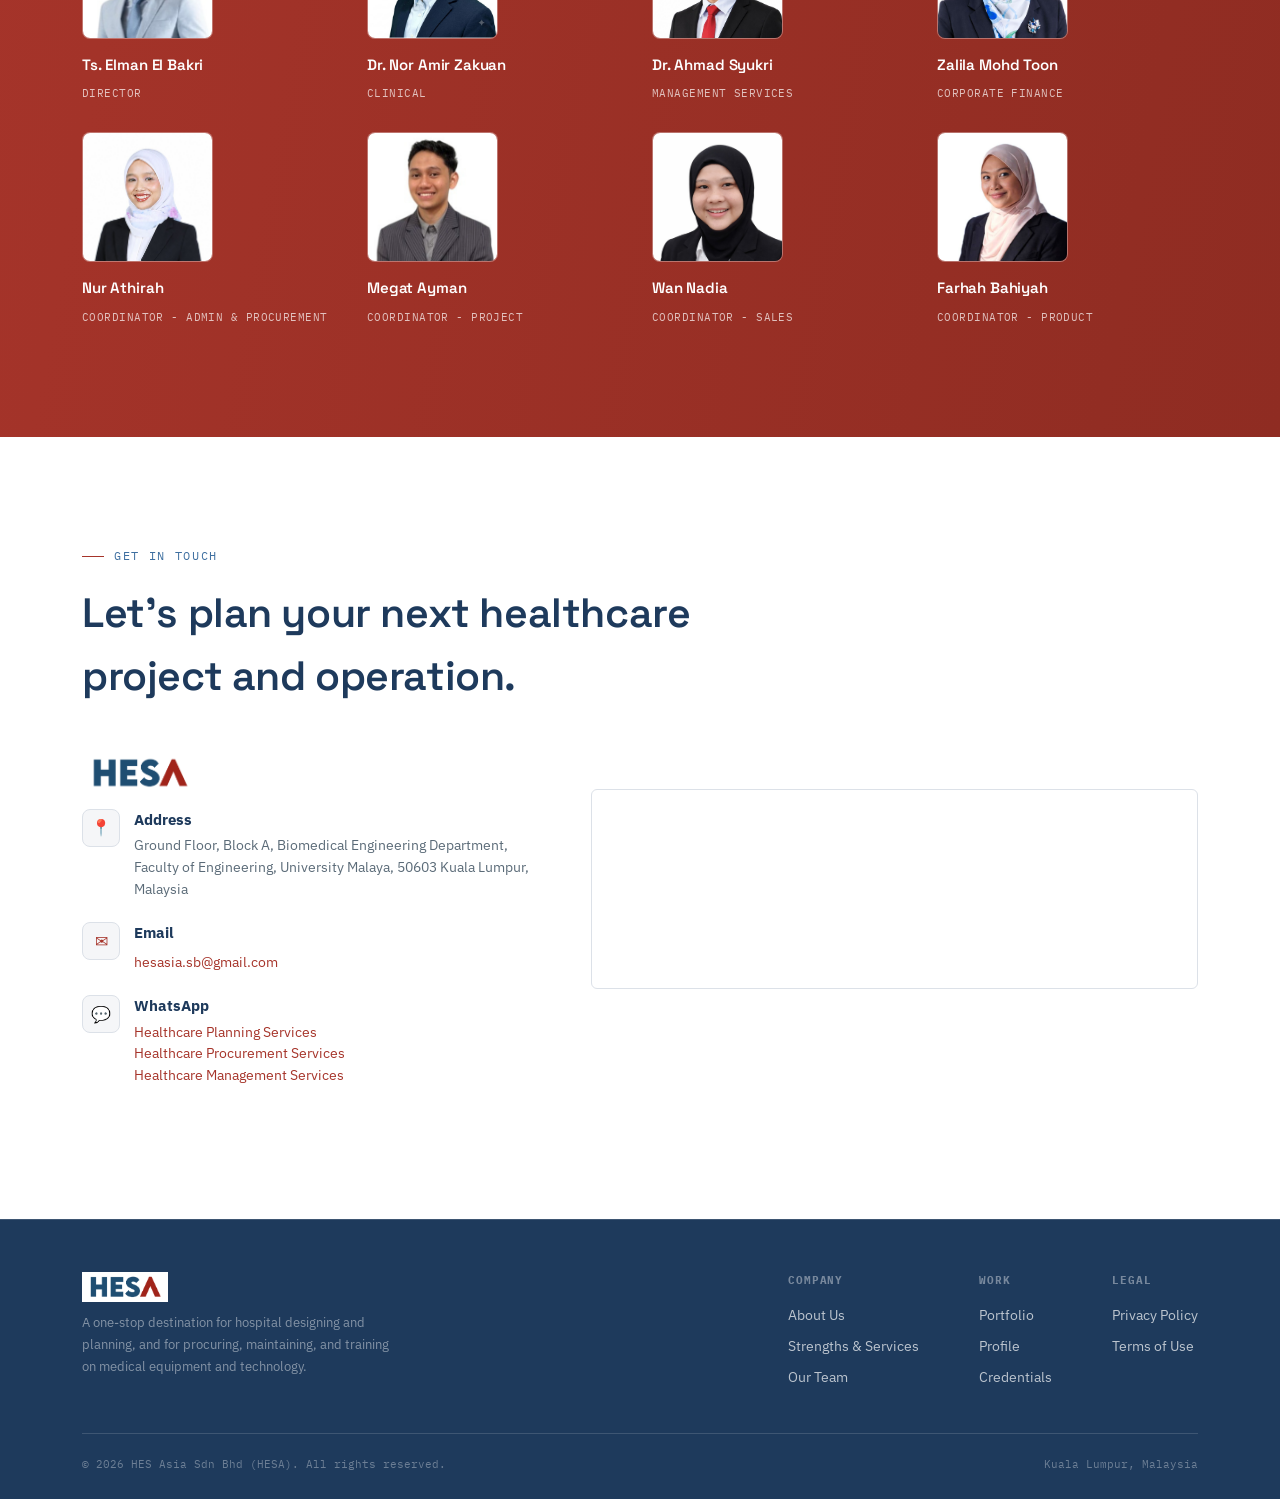
==== commit c1fc83a3: "Styling mobile" ====
--- a/index.html
+++ b/index.html
@@ -215,7 +215,7 @@
         <!-- Completed Projects -->
         <div class="portfolio-group">
           <div class="group-label completed"><span class="dot"></span>
-            <h3>Team Exposures | Private Hospitals</h3>
+            <h3>Personnel Exposures | Private Hospitals</h3>
           </div>
           <div class="proj-grid">
             <div class="proj-card" tabindex="0" data-title="KPJ Damansara Specialist Hospital | Petaling Jaya"
--- a/style.css
+++ b/style.css
@@ -73,6 +73,7 @@
   display: inline-block;
 }
 
+
 h1,
 h2,
 h3,
@@ -423,7 +424,8 @@
 .service-panels {
   display: grid;
   grid-template-columns: repeat(3, 1fr);
-  background: var(--navy-2); /* Fix: Covers any sub-pixel grid gaps with dark blue */
+  background: var(--navy-2);
+  /* Fix: Covers any sub-pixel grid gaps with dark blue */
   overflow: hidden;
 }
 
@@ -436,7 +438,8 @@
   padding: 32px;
   overflow: hidden;
   border-right: 1px solid var(--line-dark);
-  background: var(--navy-2); /* Fix: Prevents white leaks during hover/scale transforms */
+  background: var(--navy-2);
+  /* Fix: Prevents white leaks during hover/scale transforms */
   transition: transform .28s ease, box-shadow .28s ease;
   will-change: transform;
 }
@@ -551,7 +554,8 @@
 
 .service-panels .panel-content .idx {
   color: #ffffff;
-  opacity: 0.8; /* Keeps index legible but subtle, or set to 1 for 100% white */
+  opacity: 0.8;
+  /* Keeps index legible but subtle, or set to 1 for 100% white */
 }
 
 .service-panels .panel-content h3 {
@@ -560,7 +564,8 @@
 
 .service-panels .panel-content p {
   color: #ffffff;
-  opacity: 0.9; /* Keeps description soft and clear, or set to 1 for solid white */
+  opacity: 0.9;
+  /* Keeps description soft and clear, or set to 1 for solid white */
 }
 
 /* ---------- SECTION HEADS ---------- */
@@ -803,6 +808,7 @@
   padding: 4px 9px;
   border-radius: 10px;
 }
+
 .proj-status-completed {
   position: absolute;
   top: 12px;
@@ -984,6 +990,7 @@
 
 .team-section .eyebrow {
   color: rgba(255, 255, 255, .85);
+
 }
 
 .team-section .section-head h2 {
@@ -993,6 +1000,7 @@
 .team-section .section-head p {
   color: rgba(255, 255, 255, .75);
 }
+
 
 .team-switch {
   display: inline-flex;
@@ -1252,7 +1260,7 @@
   align-items: center;
   justify-content: center;
   min-height: 84px;
-  
+
 }
 
 .partner span {
@@ -1273,8 +1281,9 @@
   display: grid;
   grid-template-columns: repeat(3, 1fr);
   gap: 24px;
-  
-}
+
+}
+
 /* Stack cards in a single column on smaller screens */
 @media (max-width: 768px) {
   .cred-grid {
@@ -1833,7 +1842,8 @@
 
 .marquee span {
   display: inline-block;
-  padding-right: 60px; /* Space between loops (replaces gap to keep -50% translation mathematically exact) */
+  padding-right: 60px;
+  /* Space between loops (replaces gap to keep -50% translation mathematically exact) */
   font-family: var(--mono);
   font-size: 14px;
   letter-spacing: .08em;
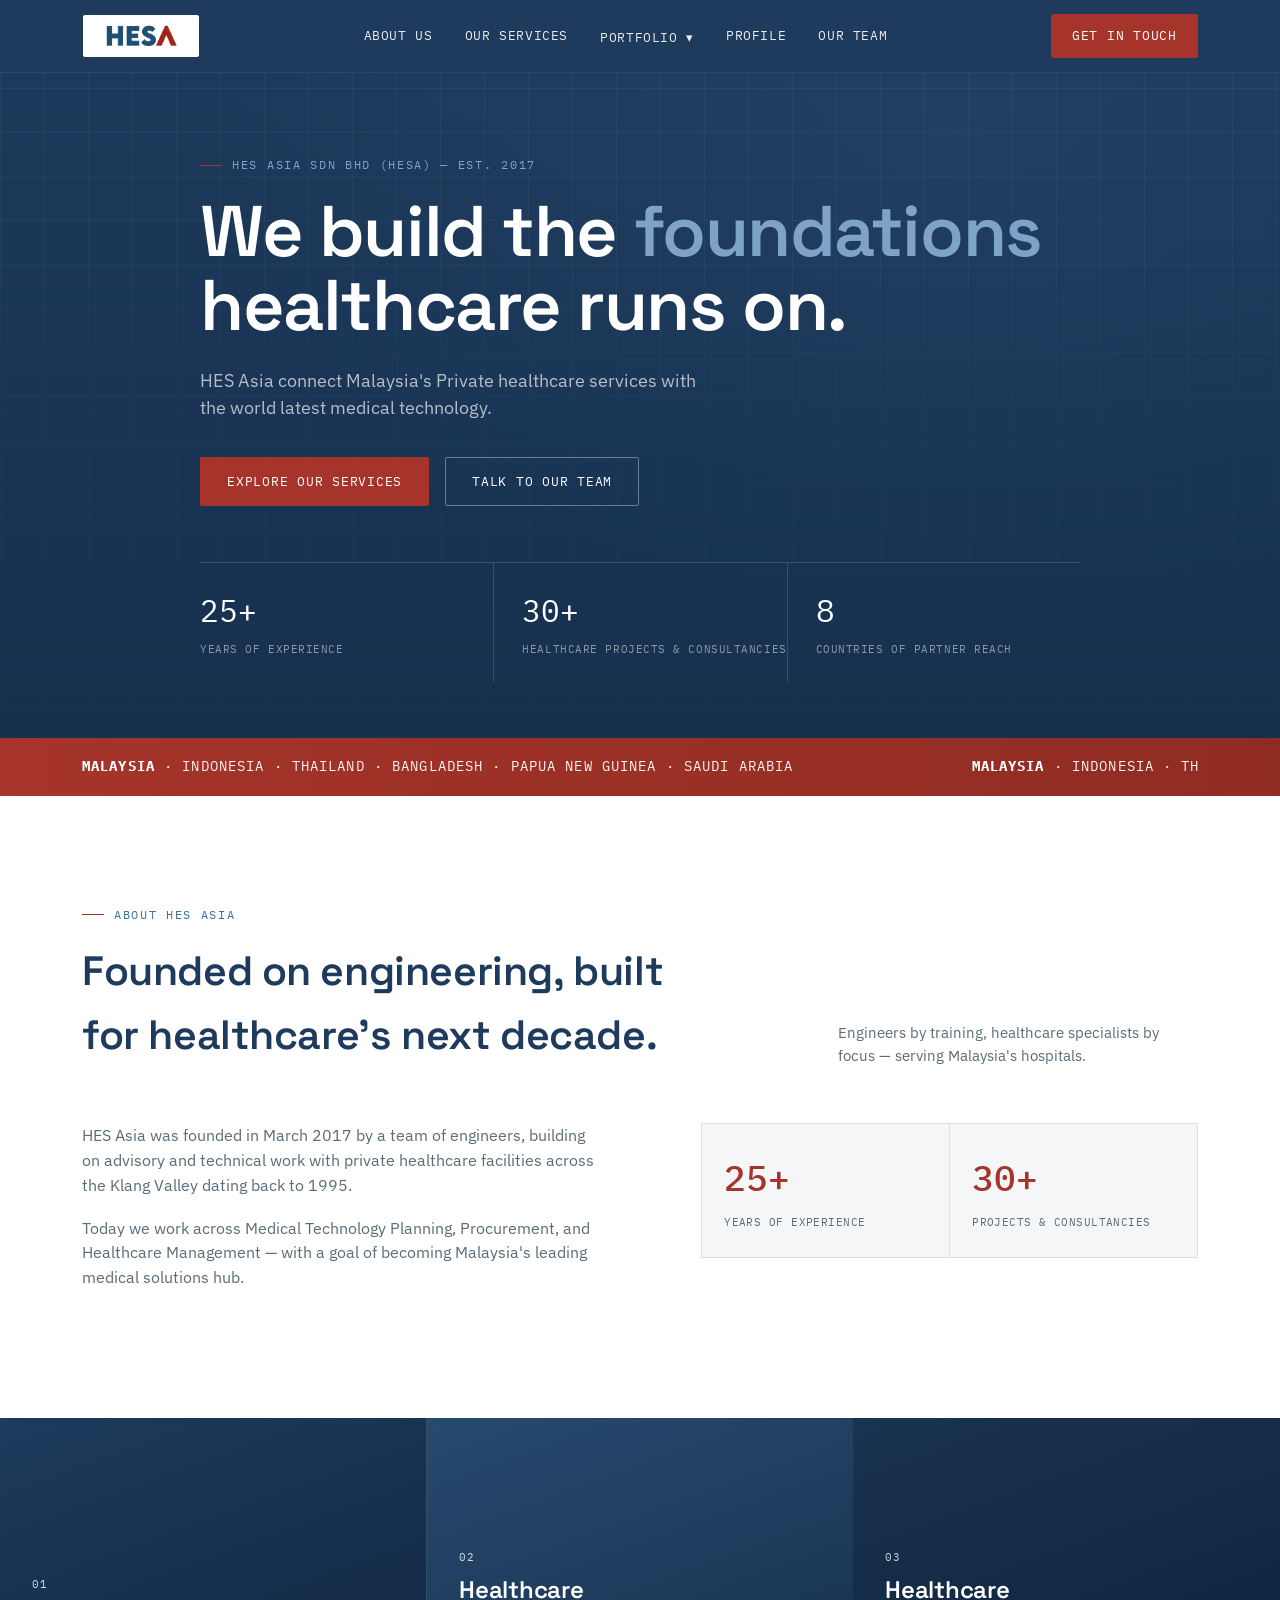
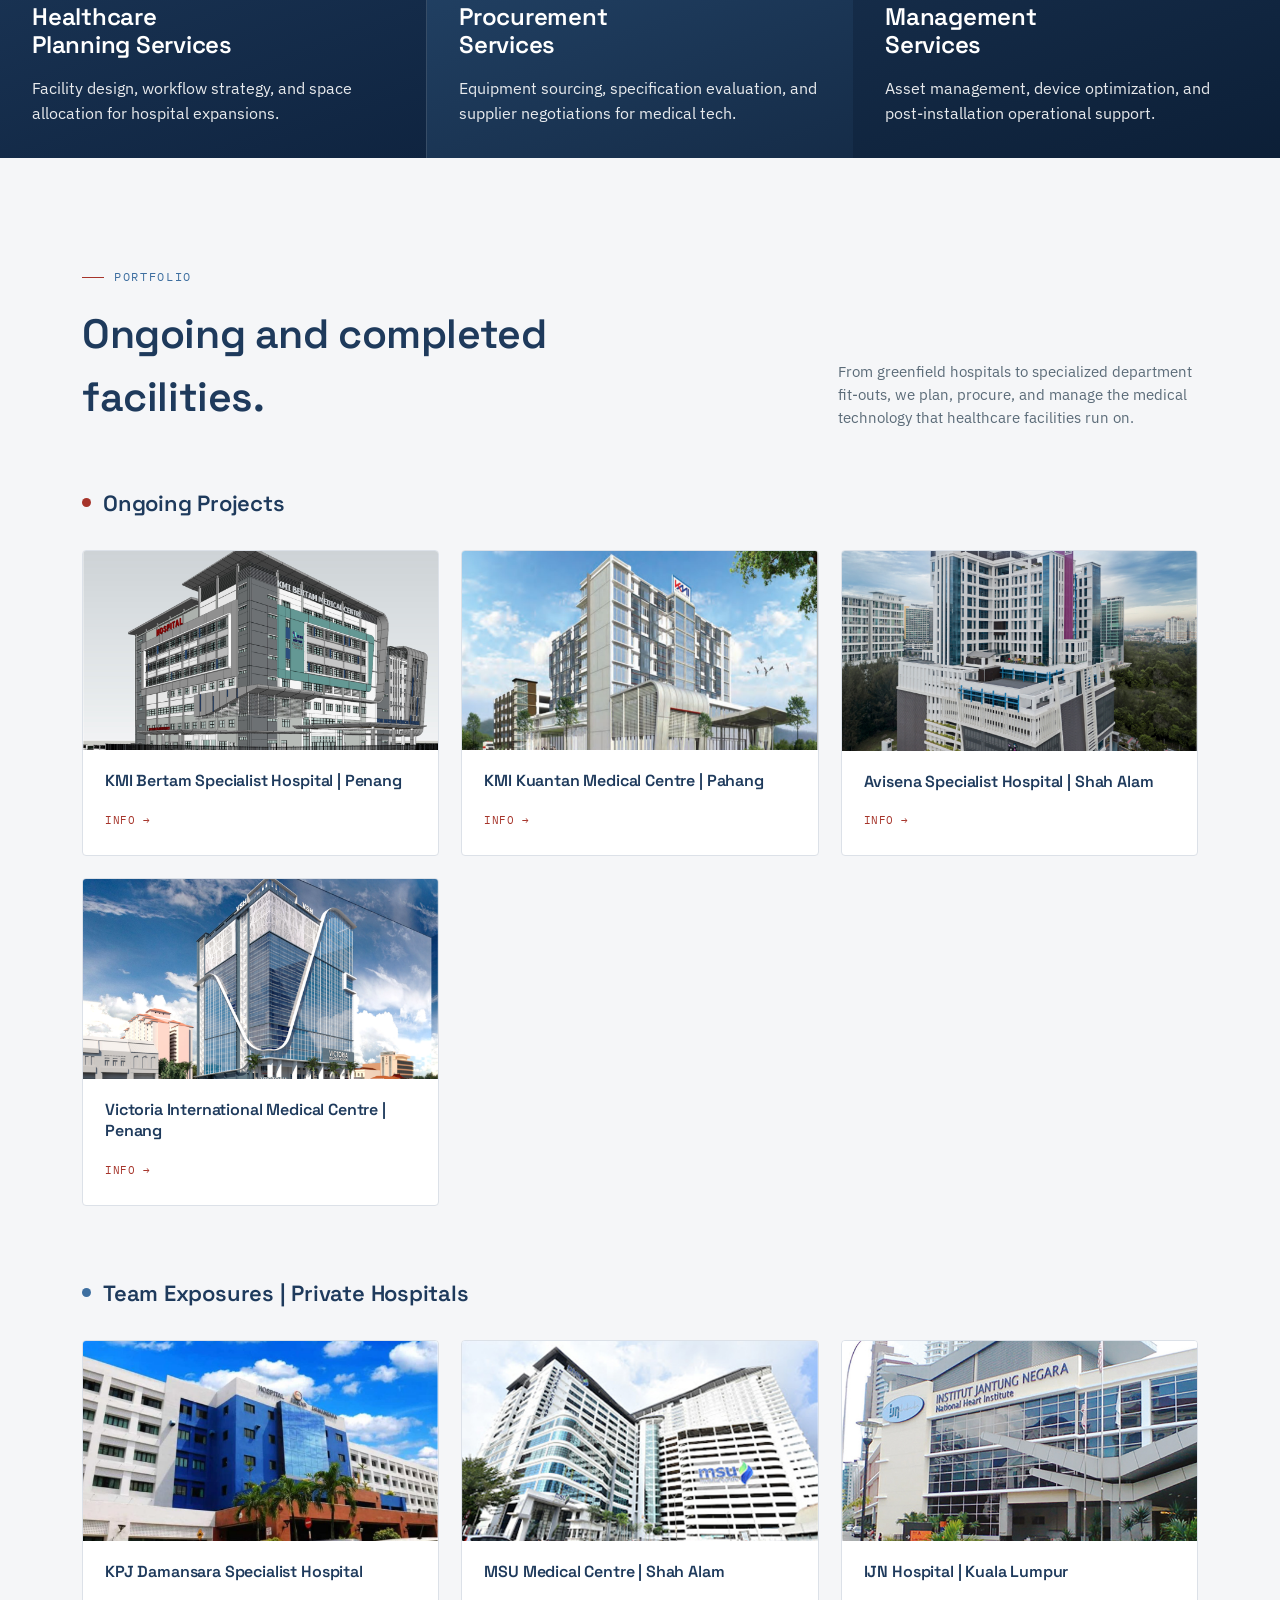
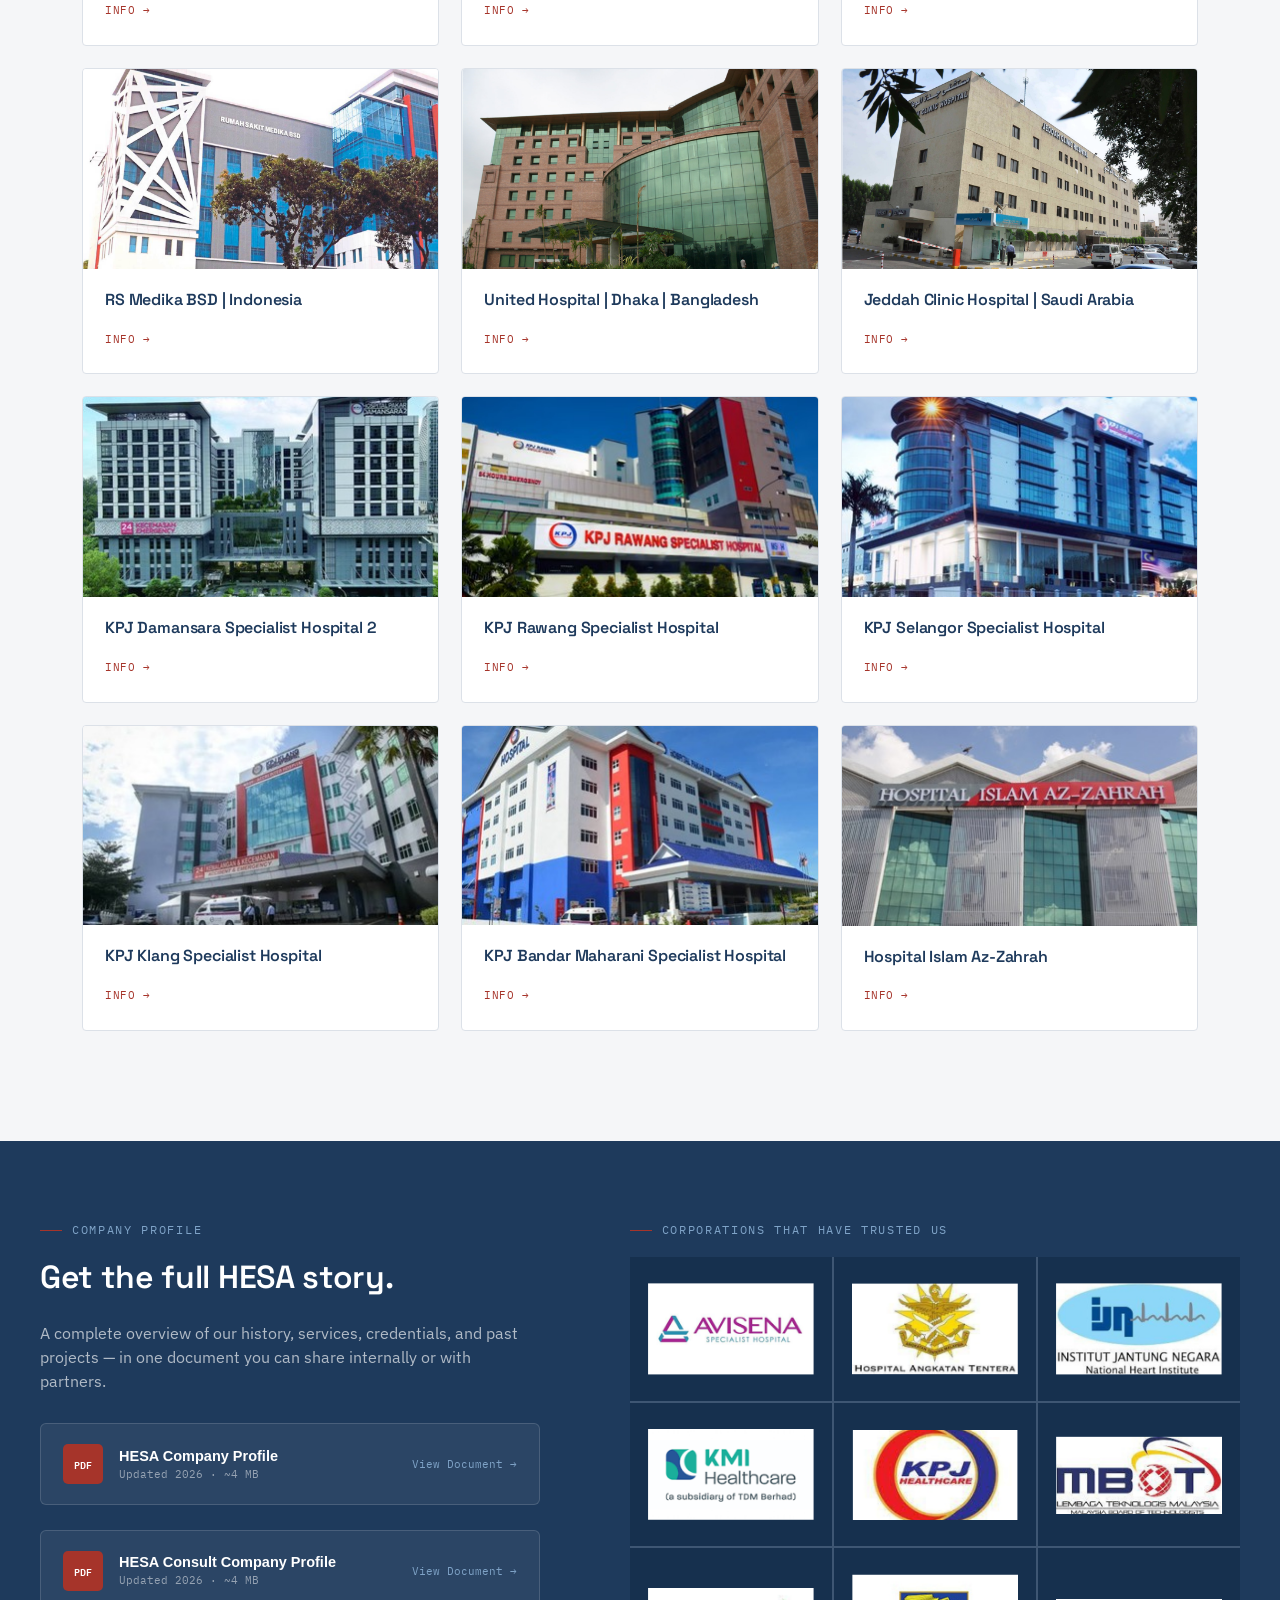
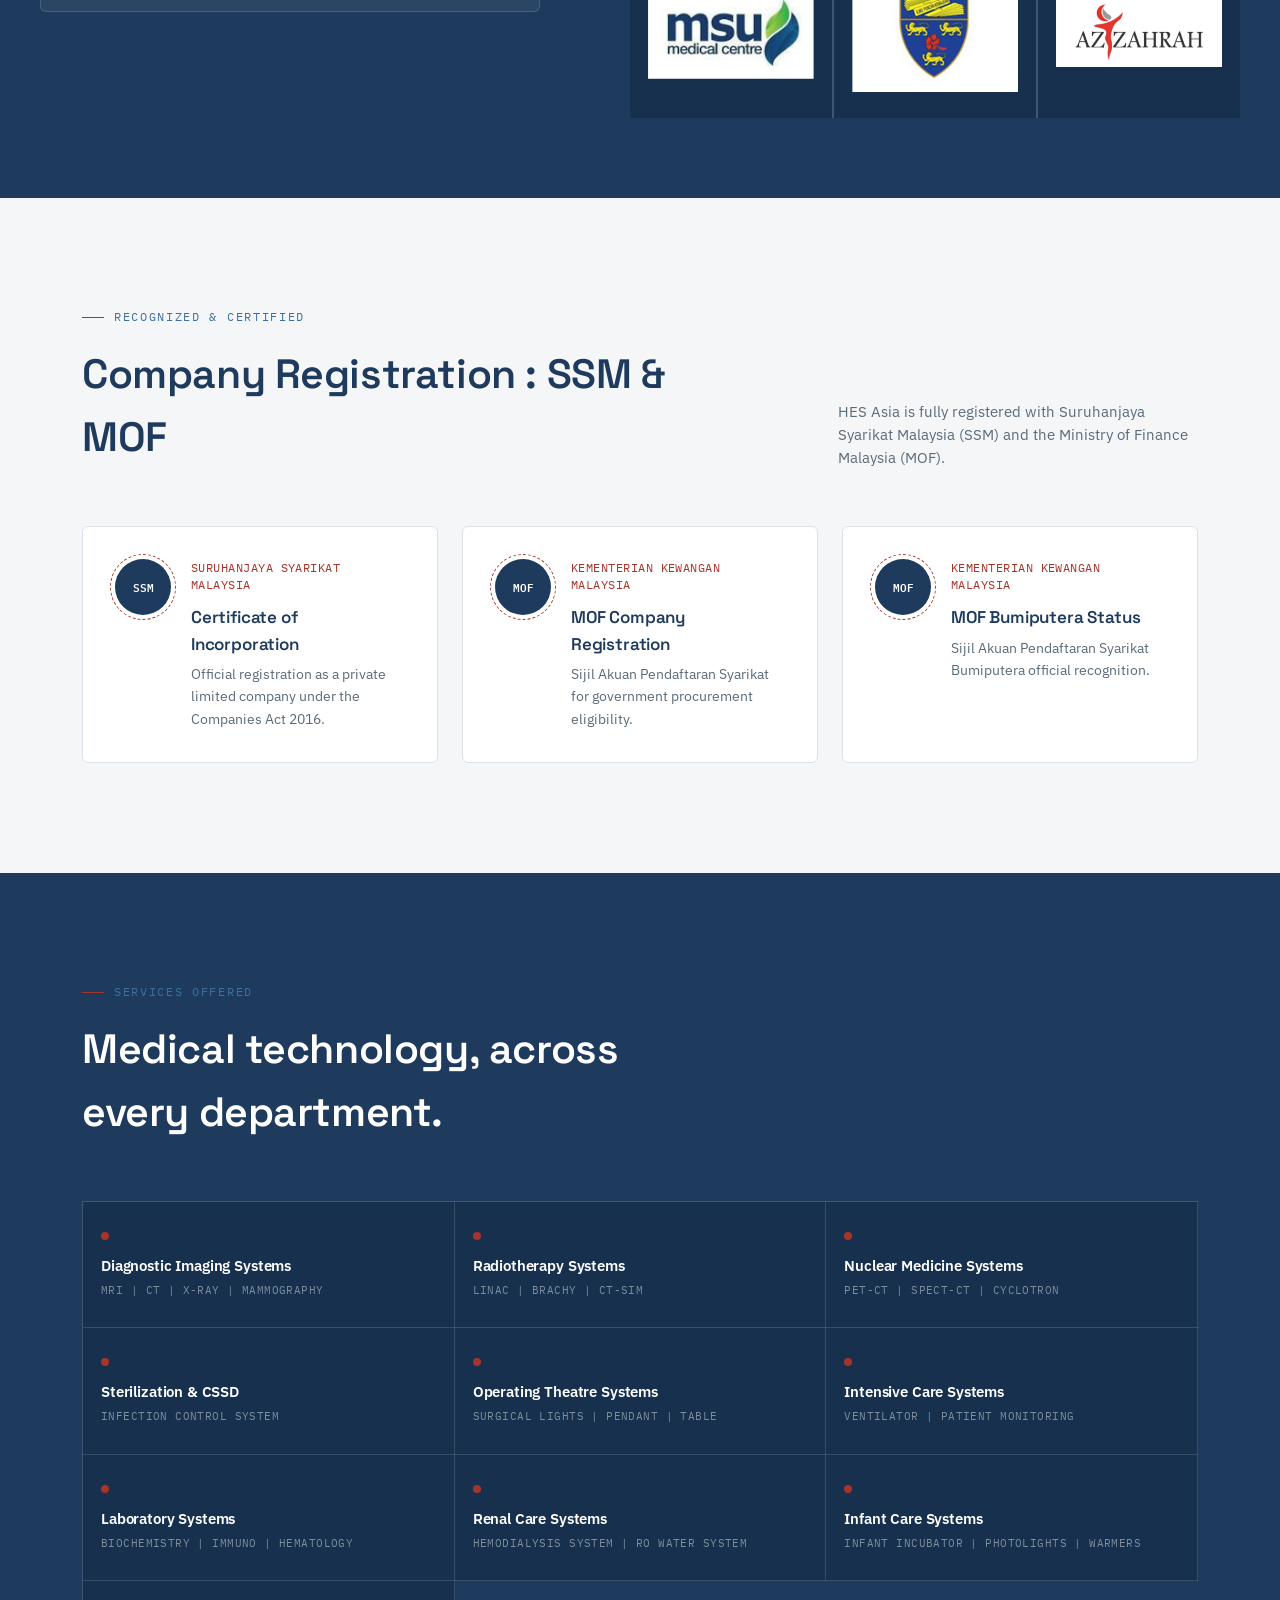
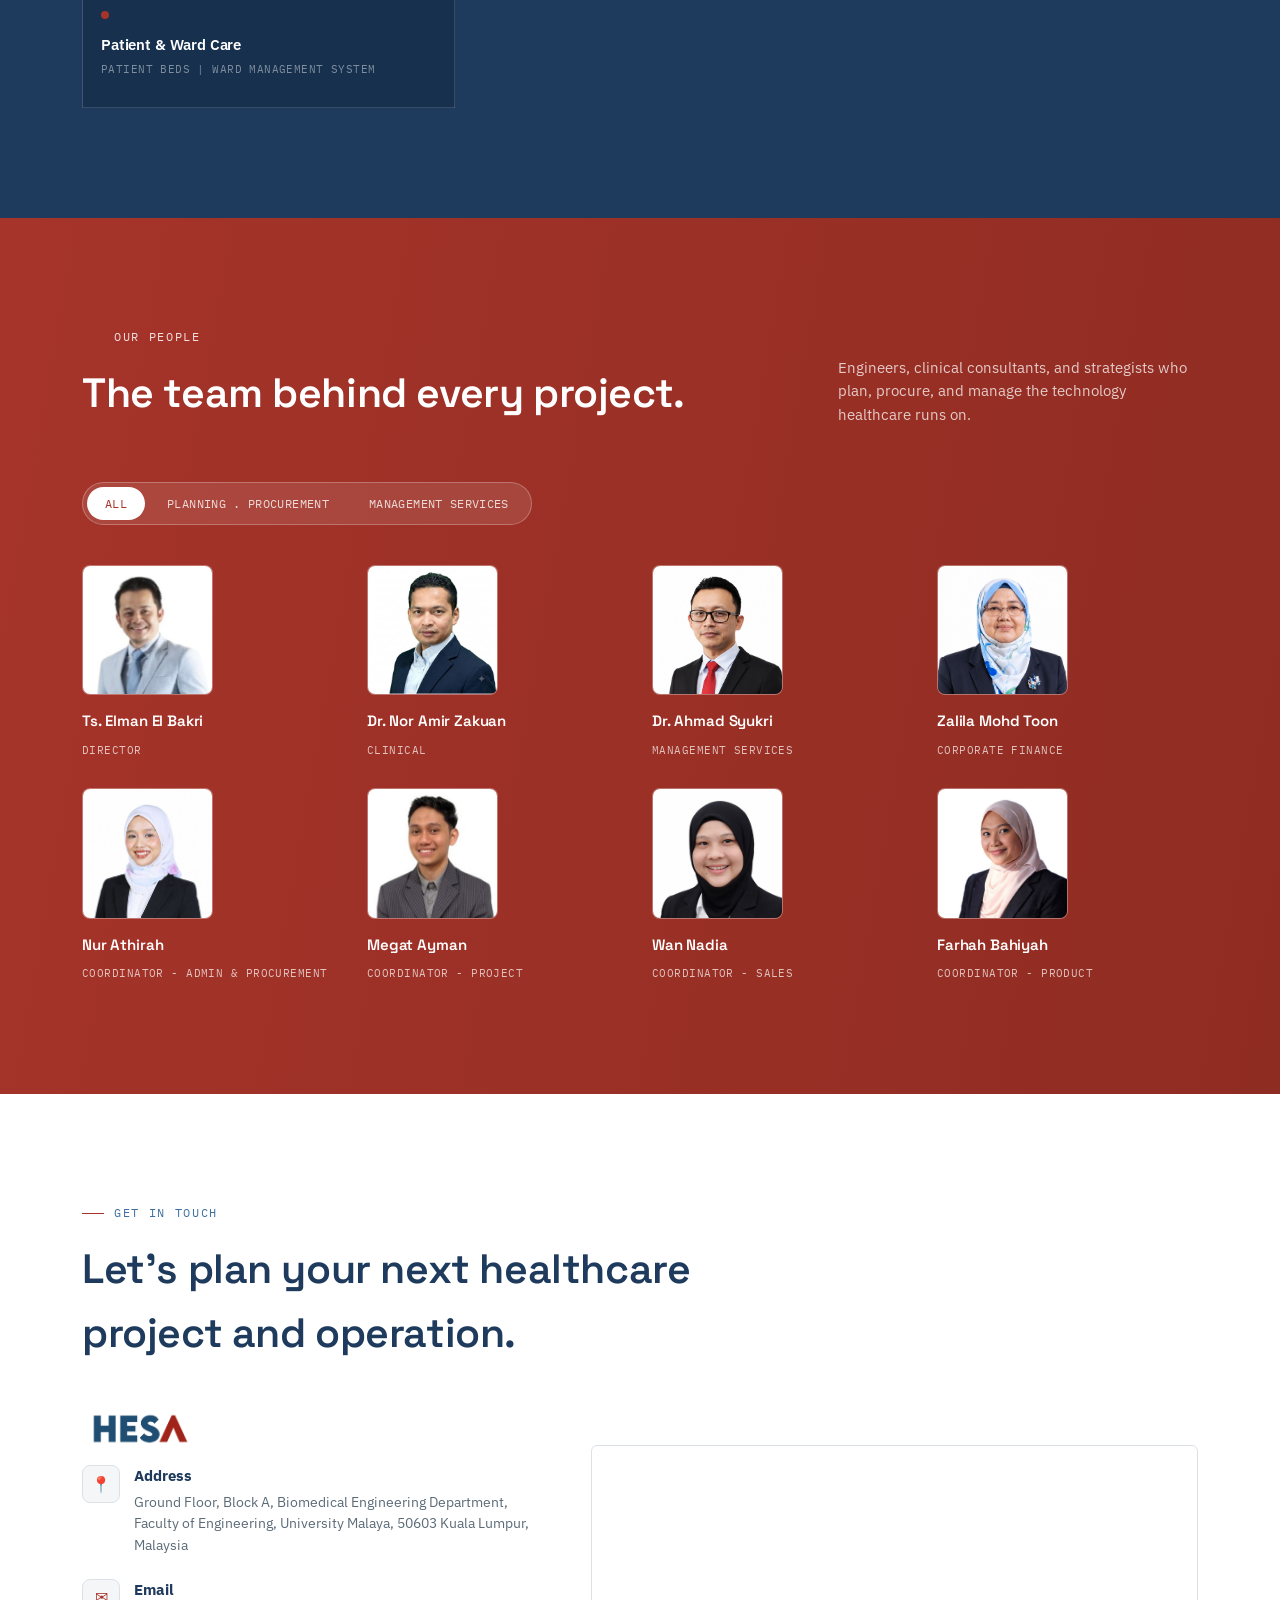
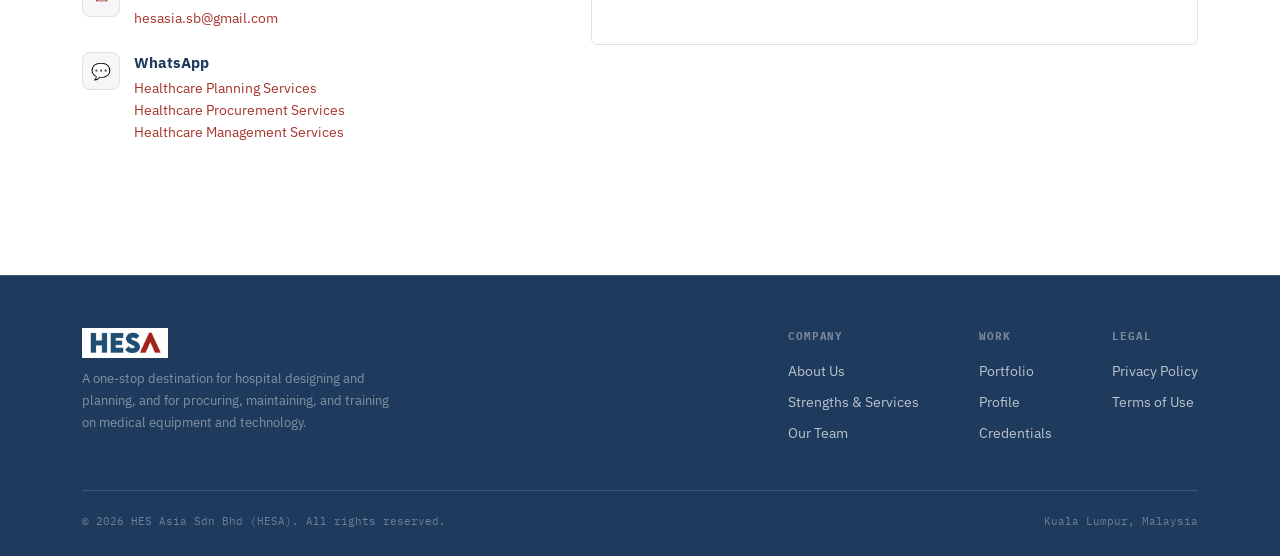
==== commit 8973a6b0: "Update new hospitals" ====
--- a/index.html
+++ b/index.html
@@ -215,7 +215,7 @@
         <!-- Completed Projects -->
         <div class="portfolio-group">
           <div class="group-label completed"><span class="dot"></span>
-            <h3>Personnel Exposures | Private Hospitals</h3>
+            <h3>Team Exposures | Private Hospitals</h3>
           </div>
           <div class="proj-grid">
             <div class="proj-card" tabindex="0" data-title="KPJ Damansara Specialist Hospital | Petaling Jaya"
@@ -291,6 +291,92 @@
                   →</button>
               </div>
             </div>
+
+            <!-- KPJ Damansara Specialist Hospital 2 -->
+            <div class="proj-card" tabindex="0" data-title="KPJ Damansara Specialist Hospital 2 | Bukit Lanjan"
+              data-status="Completed" data-category="Private Hospital (~300 beds)"
+              data-location="Kuala Lumpur | Malaysia" data-role="Operation"
+              data-desc="Hospital operations and management.">
+              <div class="proj-thumb"><span class="proj-status-completed ">Completed</span>
+                <img src="Resource/project_pics/KPJ_damansara_2.jpeg" alt="KPJ Damansara Specialist Hospital 2">
+              </div>
+              <div class="proj-body">
+                <h4>KPJ Damansara Specialist Hospital 2</h4><button type="button" class="proj-link modal-trigger">Info
+                  →</button>
+              </div>
+            </div>
+
+            <!-- KPJ Rawang Specialist Hospital -->
+            <div class="proj-card" tabindex="0" data-title="KPJ Rawang Specialist Hospital | Rawang"
+              data-status="Completed" data-category="Private Hospital (~160 beds)" data-location="Selangor | Malaysia"
+              data-role="Operation"
+              data-desc="Hospital operations and management.">
+              <div class="proj-thumb"><span class="proj-status-completed ">Completed</span>
+                <img src="Resource/project_pics/KPJ_rawang.jpeg" alt="KPJ Rawang Specialist Hospital">
+              </div>
+              <div class="proj-body">
+                <h4>KPJ Rawang Specialist Hospital</h4><button type="button" class="proj-link modal-trigger">Info
+                  →</button>
+              </div>
+            </div>
+
+            <!-- KPJ Selangor Specialist Hospital -->
+            <div class="proj-card" tabindex="0" data-title="KPJ Selangor Specialist Hospital | Shah Alam"
+              data-status="Completed" data-category="Private Hospital (~250 beds)" data-location="Selangor | Malaysia"
+              data-role="Operation"
+              data-desc="Hospital operations and management.">
+              <div class="proj-thumb"><span class="proj-status-completed ">Completed</span>
+                <img src="Resource/project_pics/KPJ_selangor.jpeg" alt="KPJ Selangor Specialist Hospital">
+              </div>
+              <div class="proj-body">
+                <h4>KPJ Selangor Specialist Hospital</h4><button type="button" class="proj-link modal-trigger">Info
+                  →</button>
+              </div>
+            </div>
+
+            <!-- KPJ Klang Specialist Hospital -->
+            <div class="proj-card" tabindex="0" data-title="KPJ Klang Specialist Hospital | Klang"
+              data-status="Completed" data-category="Private Hospital (~200 beds)" data-location="Selangor | Malaysia"
+              data-role="Operation"
+              data-desc="Hospital operations and management.">
+              <div class="proj-thumb"><span class="proj-status-completed ">Completed</span>
+                <img src="Resource/project_pics/KPJ_klang.jpeg" alt="KPJ Klang Specialist Hospital">
+              </div>
+              <div class="proj-body">
+                <h4>KPJ Klang Specialist Hospital</h4><button type="button" class="proj-link modal-trigger">Info
+                  →</button>
+              </div>
+            </div>
+
+            <!-- KPJ Bandar Maharani Specialist Hospital -->
+            <div class="proj-card" tabindex="0" data-title="KPJ Bandar Maharani Specialist Hospital | Muar"
+              data-status="Completed" data-category="Private Hospital (~120 beds)" data-location="Johor | Malaysia"
+              data-role="Operation"
+              data-desc="Hospital operations and management.">
+              <div class="proj-thumb"><span class="proj-status-completed ">Completed</span>
+                <img src="Resource/project_pics/KPJ_bandar_maharani.jpeg" alt="KPJ Bandar Maharani Specialist Hospital">
+              </div>
+              <div class="proj-body">
+                <h4>KPJ Bandar Maharani Specialist Hospital</h4><button type="button"
+                  class="proj-link modal-trigger">Info
+                  →</button>
+              </div>
+            </div>
+
+            <!-- Hospital Islam Az-Zahrah -->
+            <div class="proj-card" tabindex="0" data-title="Hospital Islam Az-Zahrah | Bandar Baru Bangi"
+              data-status="Completed" data-category="Private Hospital (~100 beds)" data-location="Selangor | Malaysia"
+              data-role="Operation"
+              data-desc="Hospital operations and management.">
+              <div class="proj-thumb"><span class="proj-status-completed ">Completed</span>
+                <img src="Resource/project_pics/Hospital_islam_az_zahrah.jpeg" alt="Hospital Islam Az-Zahrah">
+              </div>
+              <div class="proj-body">
+                <h4>Hospital Islam Az-Zahrah</h4><button type="button" class="proj-link modal-trigger">Info
+                  →</button>
+              </div>
+            </div>
+
           </div>
 
         </div>
@@ -390,8 +476,8 @@
           </div>
         </div>
 
-        <div class="cred-card" data-src="Resource/certificates/HESA-MOF-CERT (2025).pdf" data-title="MOF Company Registration"
-          tabindex="0">
+        <div class="cred-card" data-src="Resource/certificates/HESA-MOF-CERT (2025).pdf"
+          data-title="MOF Company Registration" tabindex="0">
           <div class="cred-badge"><span>MOF</span></div>
           <div>
             <span class="org">Kementerian Kewangan Malaysia</span>
--- a/style.css
+++ b/style.css
@@ -1367,12 +1367,14 @@
   grid-template-columns: repeat(3, 3fr);
   border-top: 1px solid var(--line-dark);
   border-left: 1px solid var(--line-dark);
+  min-width: 0;
 }
 
 .country {
   background: var(--navy-2);
   padding: 30px 18px;
   text-align: left;
+  min-width: 0;
   box-shadow:
     inset -1px 0 0 var(--line-dark),
     inset 0 -1px 0 var(--line-dark);
@@ -1401,9 +1403,8 @@
   margin-top: 5px;
   text-transform: uppercase;
   letter-spacing: .04em;
-  white-space: nowrap;
-  overflow: hidden;
-  text-overflow: ellipsis;
+  white-space: normal;
+  overflow-wrap: break-word;
 }
 
 /* ---------- TRAINING BAND ---------- */
@@ -1797,6 +1798,10 @@
     padding-left: 0;
     padding-top: 12px;
     border-top: 1px solid rgba(255, 255, 255, .06);
+  }
+
+  .reach-grid {
+    grid-template-columns: 1fr;
   }
 
   .nav {
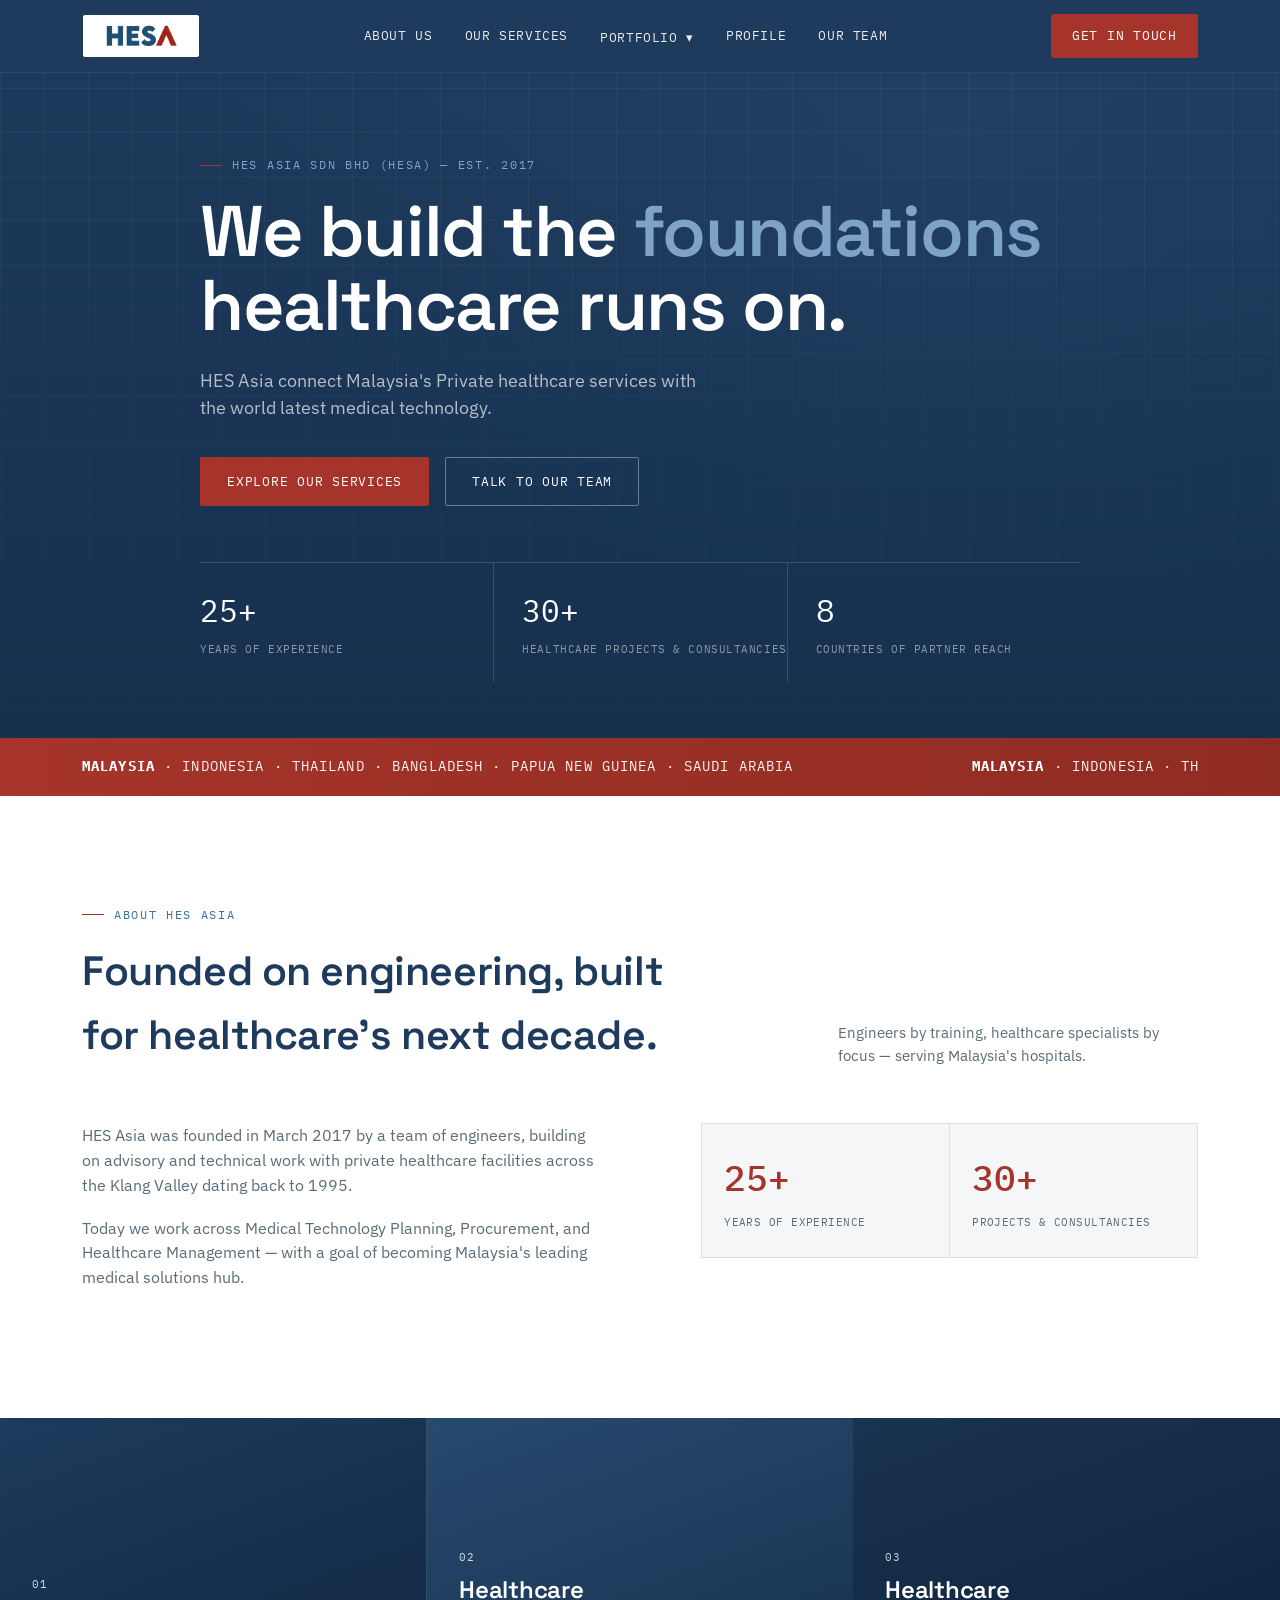
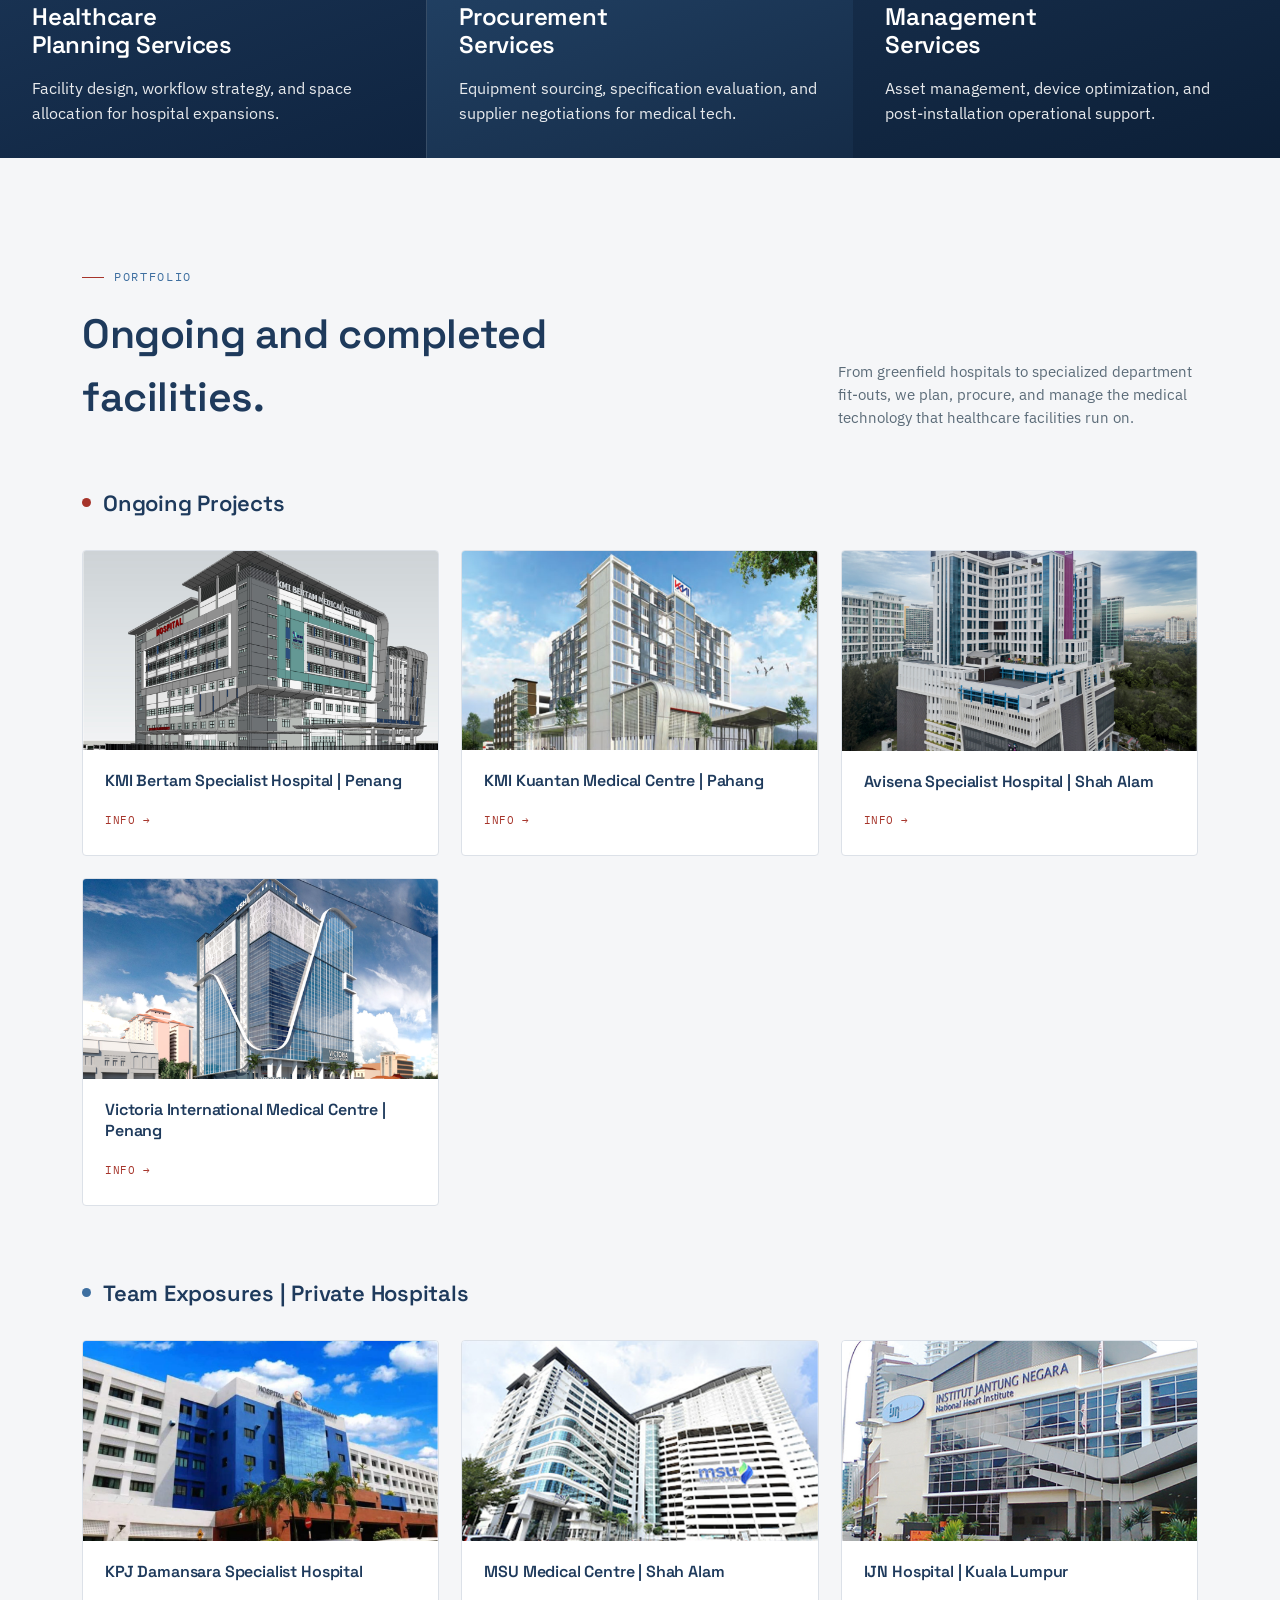
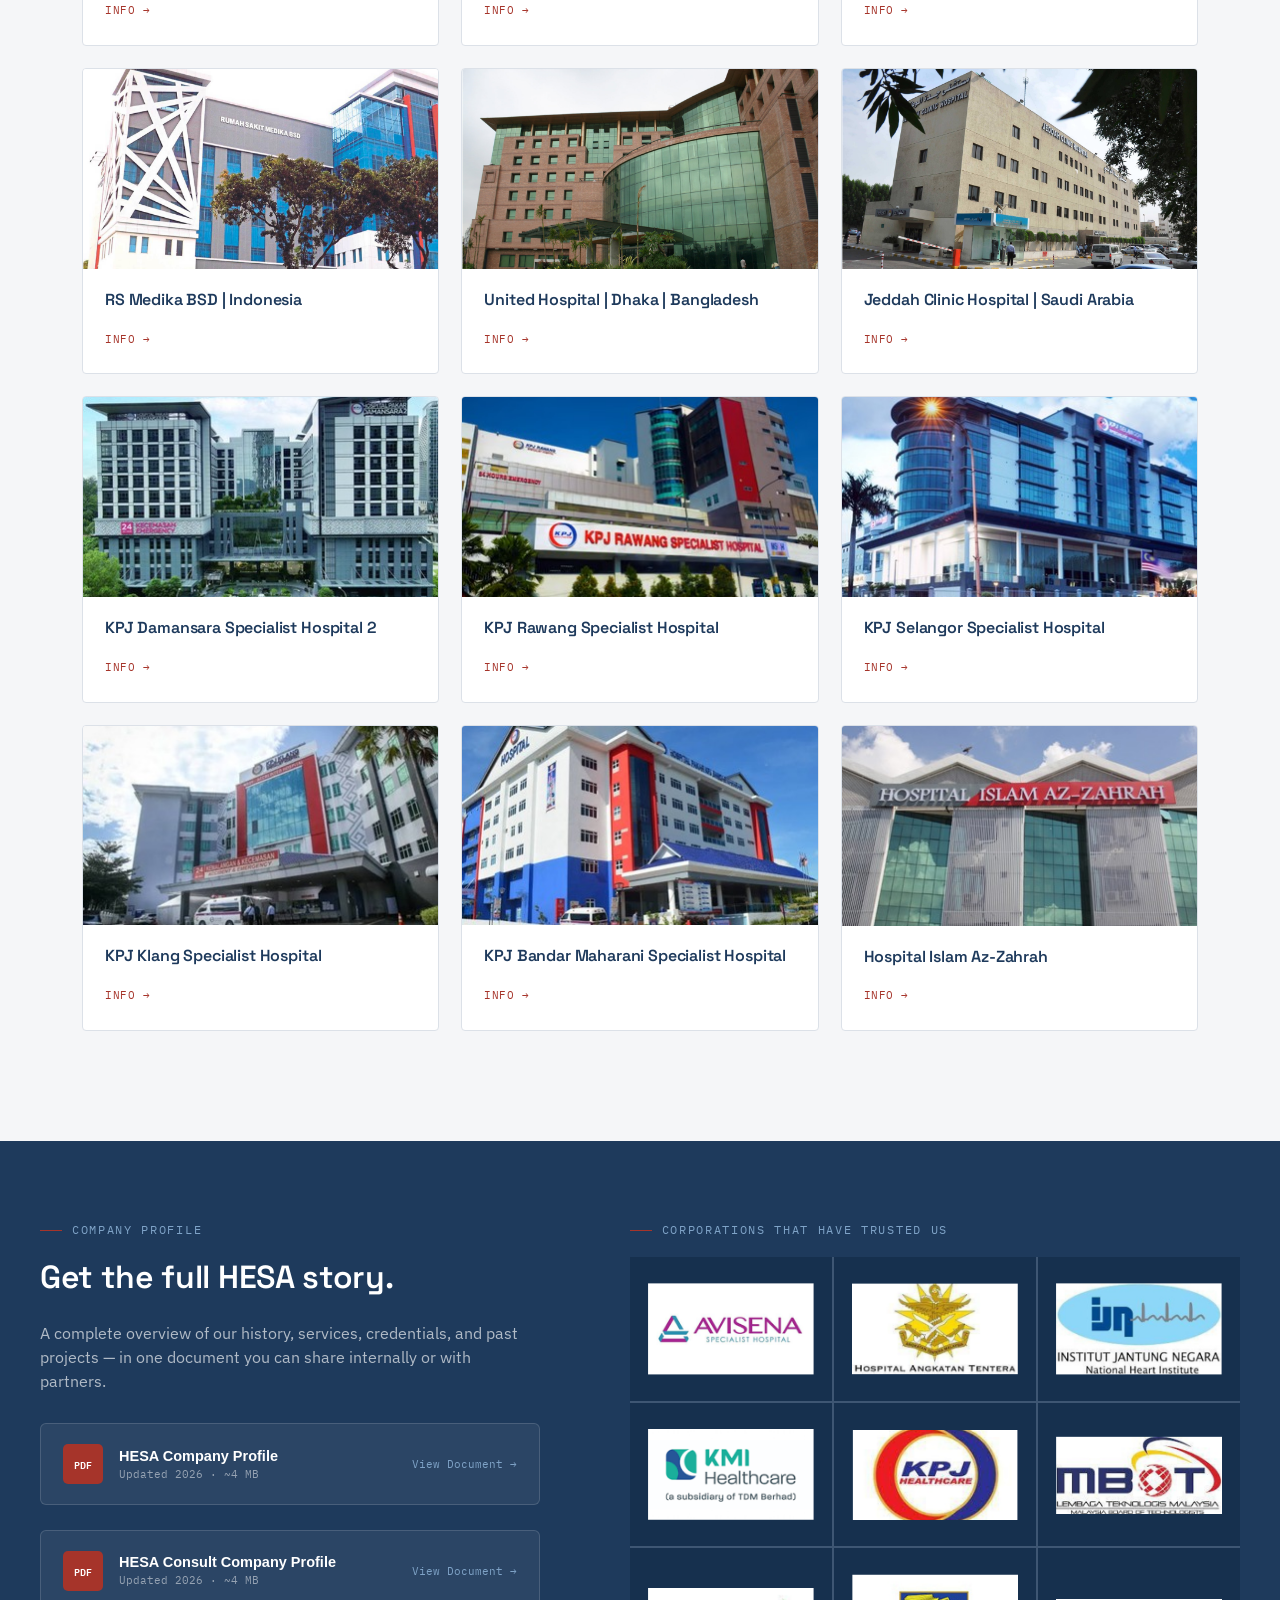
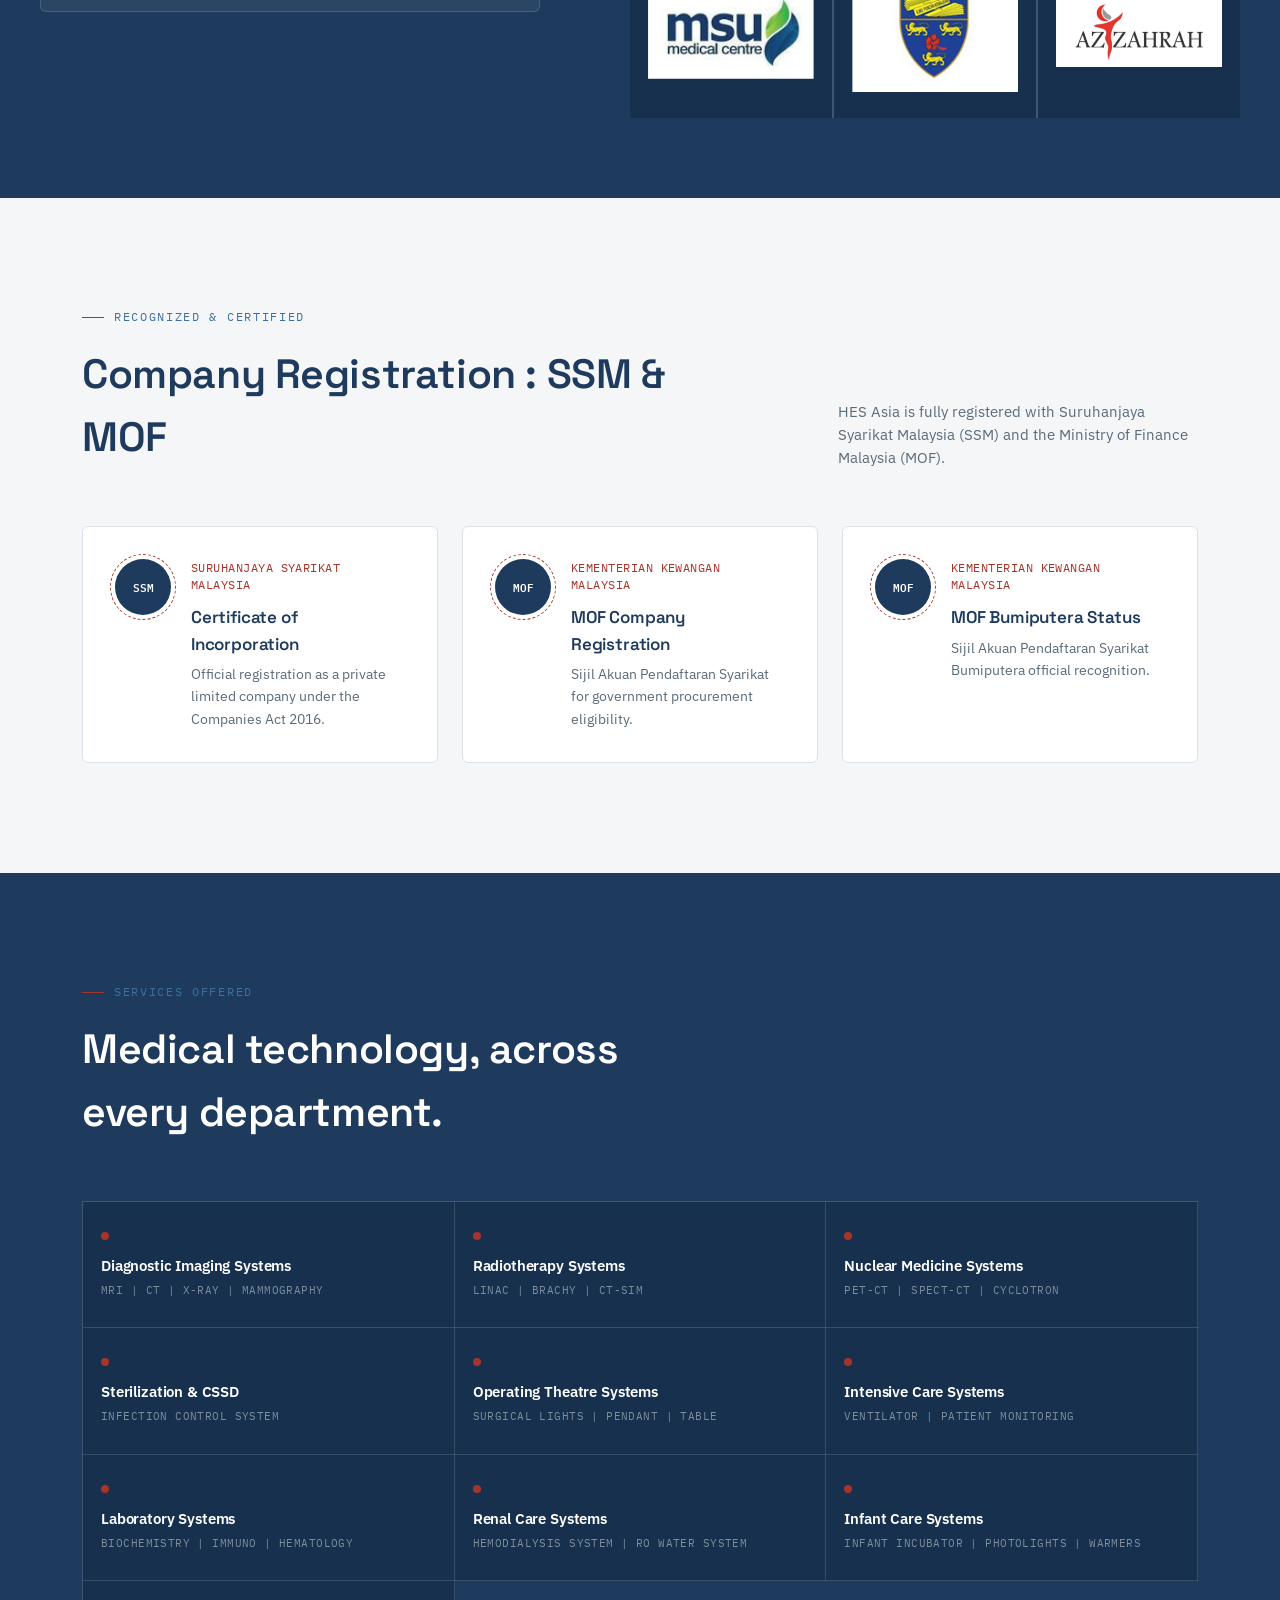
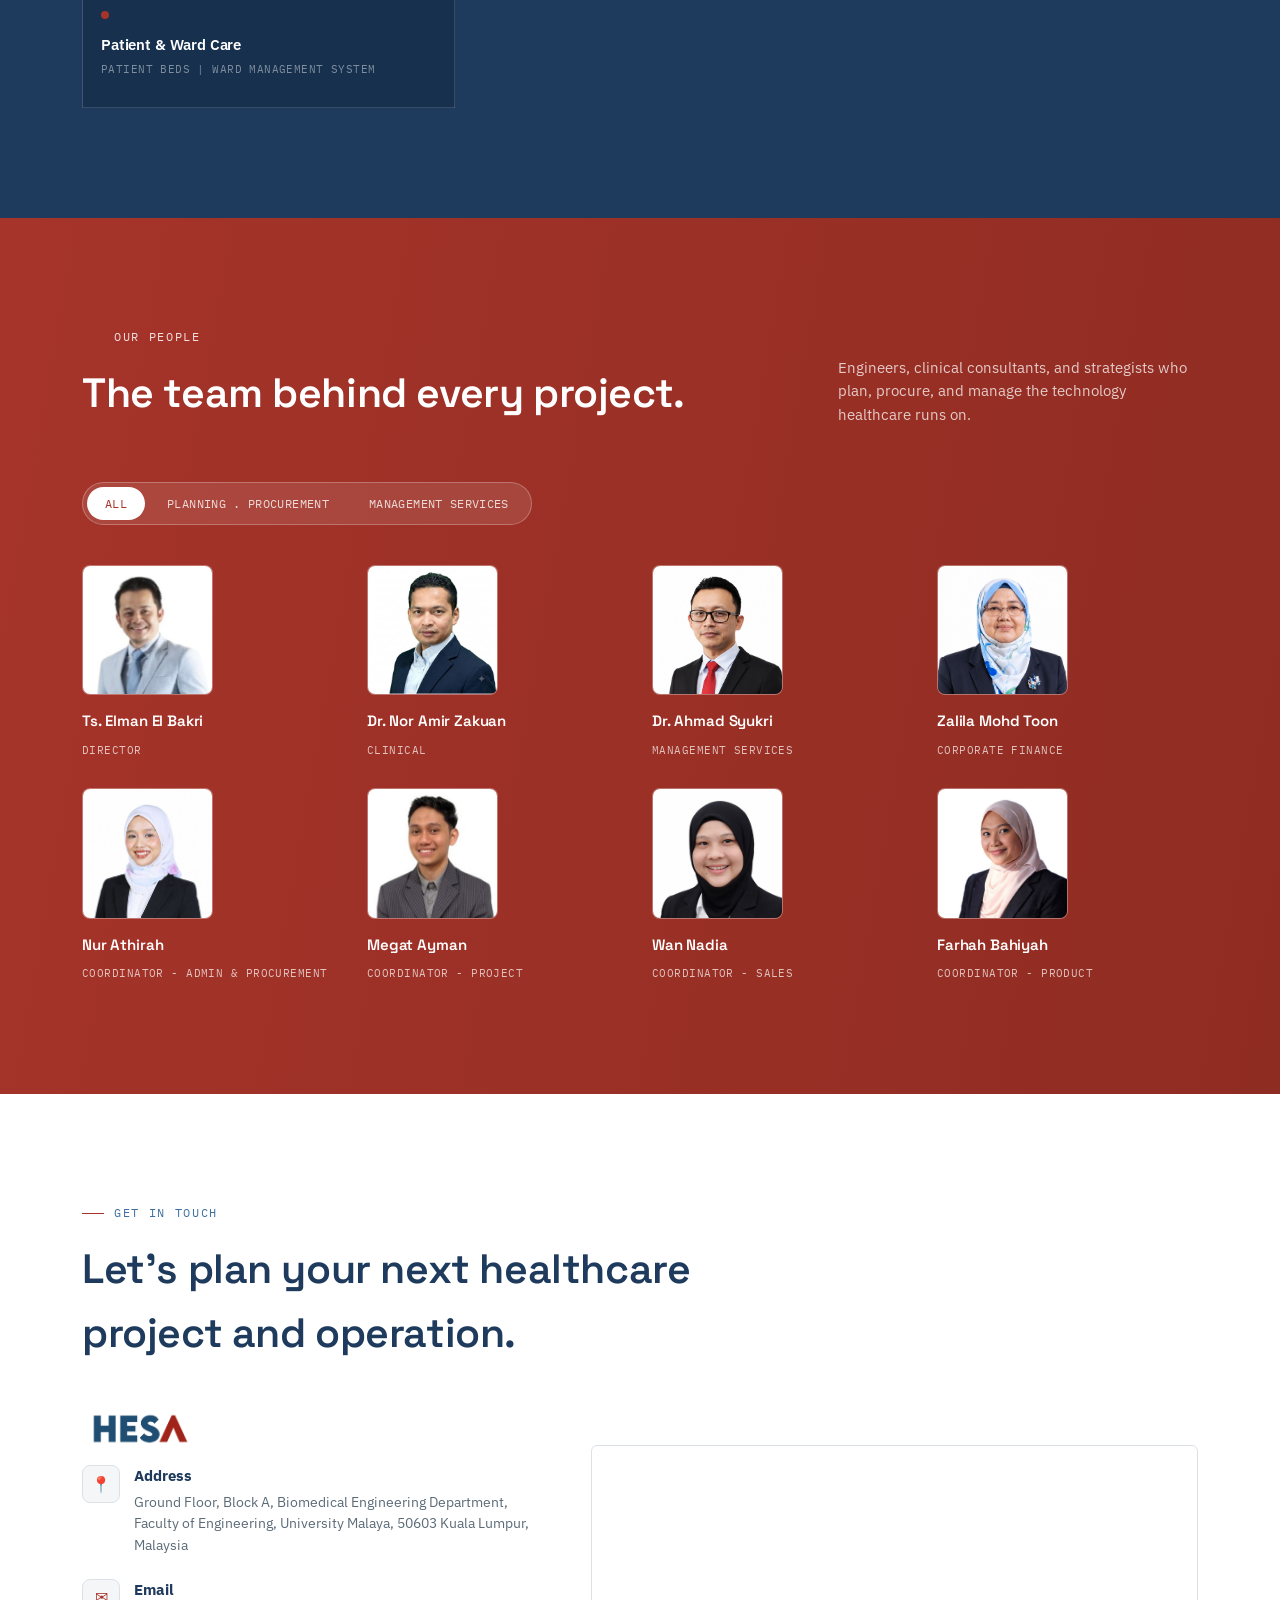
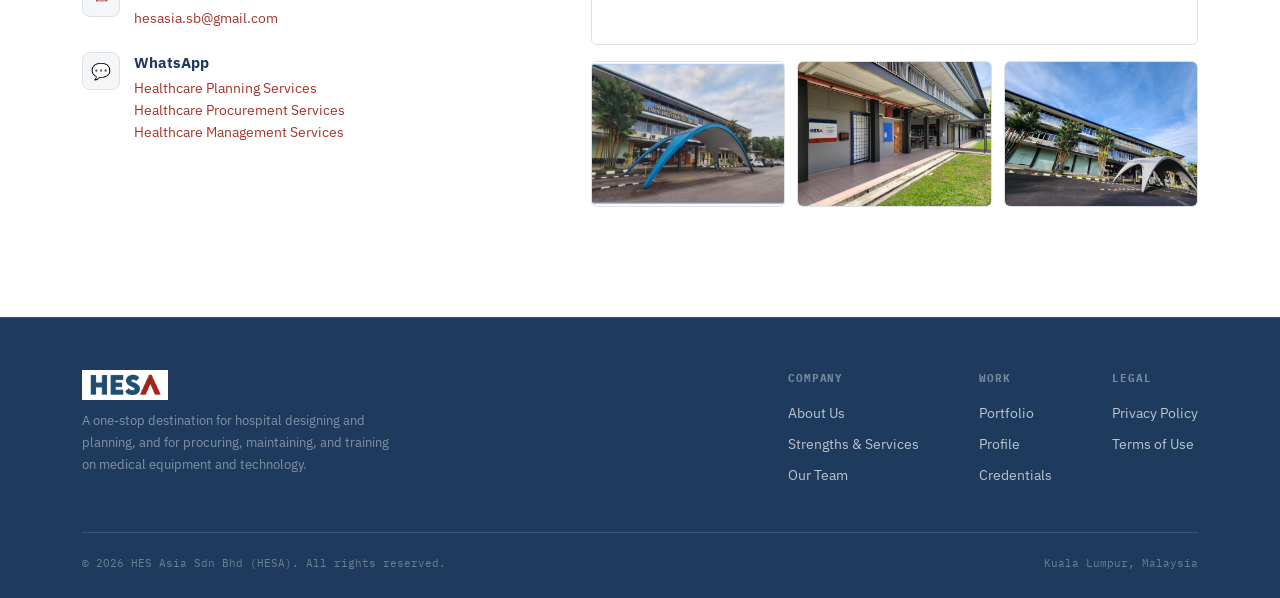
==== commit 94cdd9b4: "update pic" ====
--- a/index.html
+++ b/index.html
@@ -5,7 +5,7 @@
   <meta charset="UTF-8">
   <meta name="viewport" content="width=device-width, initial-scale=1.0">
   <title>HES Asia — Foundations for Healthcare</title>
-  <link rel="preconnect" href="https://fonts.googleapis.com">
+<meta name="description" content="Building the foundations for modern healthcare. HES Asia delivers trusted healthcare consulting, project solutions, and equipment across Asia.">  <link rel="preconnect" href="https://fonts.googleapis.com">
   <link
     href="https://fonts.googleapis.com/css2?family=Space+Grotesk:wght@400;500;600;700&family=IBM+Plex+Sans:wght@400;500;600&family=IBM+Plex+Mono:wght@400;500&display=swap"
     rel="stylesheet">
@@ -411,7 +411,7 @@
             share internally or with partners.</p>
           <div class="pdf-card">
             <button type="button" class="pdf-dl"
-              data-src="Resource/c_profile/HES ASIA SDN BHD COMPANY PROFILE 2026 (R1).pdf"
+              data-src="Resource/c_profile/HES ASIA .pdf"
               data-title="HESA Company Profile" aria-label="View HESA Company Profile">
               <span class="pdf-icon" aria-hidden="true">PDF</span>
               <span class="pdf-info">
@@ -424,7 +424,7 @@
           <br>
           <div class="pdf-card">
             <button type="button" class="pdf-dl"
-              data-src="Resource/c_profile/HESA CONSULT SDN BHD COMPANY PROFILE 2026 (280826).pdf"
+              data-src="Resource/c_profile/HESA CONSULT.pdf"
               data-title="HESA Consult Company Profile" aria-label="View HESA Consult Company Profile">
               <span class="pdf-icon" aria-hidden="true">PDF</span>
               <span class="pdf-info">
@@ -640,7 +640,7 @@
   </section>
 
 
-  <section class="section contact" id="contact">
+ <section class="section contact" id="contact">
     <div class="wrap">
       <div class="section-head">
         <div>
@@ -664,7 +664,7 @@
             <div class="info-icon">✉</div>
             <div>
               <h5>Email</h5><a href="mailto:hesasia.sb@gmail.com">hesasia.sb@gmail.com</a>
-
+ 
             </div>
           </div>
           <div class="info-row">
@@ -683,11 +683,25 @@
             </div>
           </div>
         </div>
-
-        <div class="map-embed">
-          <iframe loading="lazy"
-            src="https://www.google.com/maps/embed?pb=!1m18!1m12!1m3!1d3983.908696569103!2d101.6527722753164!3d3.1188508533374306!2m3!1f0!2f0!3f0!3m2!1i1024!2i768!4f13.1!3m3!1m2!1s0x31cc49e4af4919bd%3A0xf440fd3ec20a9678!2sHESA%20%7C%20HES%20ASIA%20SDN%20BHD!5e0!3m2!1sen!2smy!4v1787906751607!5m2!1sen!2smy"
-            allowfullscreen="" referrerpolicy="strict-origin-when-cross-origin"></iframe>
+ 
+        <div class="contact-map-col">
+          <div class="map-embed">
+            <iframe loading="lazy"
+              src="https://www.google.com/maps/embed?pb=!1m18!1m12!1m3!1d3983.908696569103!2d101.6527722753164!3d3.1188508533374306!2m3!1f0!2f0!3f0!3m2!1i1024!2i768!4f13.1!3m3!1m2!1s0x31cc49e4af4919bd%3A0xf440fd3ec20a9678!2sHESA%20%7C%20HES%20ASIA%20SDN%20BHD!5e0!3m2!1sen!2smy!4v1787906751607!5m2!1sen!2smy"
+              allowfullscreen="" referrerpolicy="strict-origin-when-cross-origin"></iframe>
+          </div>
+ 
+          <div class="contact-gallery">
+            <div class="contact-gallery-item">
+              <img src="Resource/back_pic/third.jpeg" alt="HESA photo 3" loading="lazy">
+            </div>
+            <div class="contact-gallery-item">
+              <img src="Resource/back_pic/second.webp" alt="HESA photo 2" loading="lazy">
+            </div>
+            <div class="contact-gallery-item">
+              <img src="Resource/back_pic/first.webp" alt="HESA photo 1" loading="lazy">
+            </div>
+          </div>
         </div>
       </div>
     </div>
--- a/style.css
+++ b/style.css
@@ -1525,6 +1525,39 @@
   border: 0;
 }
 
+.contact-map-col {
+  min-width: 0;
+}
+
+.contact-gallery {
+  display: grid;
+  grid-template-columns: repeat(3, 1fr);
+  gap: 12px;
+  margin-top: 16px;
+  min-width: 0;
+}
+
+.contact-gallery-item {
+  border-radius: 6px;
+  overflow: hidden;
+  border: 1px solid var(--line);
+  aspect-ratio: 4 / 3;
+  min-width: 0;
+}
+
+.contact-gallery-item img {
+  width: 100%;
+  height: 100%;
+  display: block;
+  object-fit: cover;
+}
+
+@media (max-width: 520px) {
+  .contact-gallery {
+    grid-template-columns: 1fr;
+  }
+}
+
 .form-card {
   background: var(--paper);
   border: 1px solid var(--line);
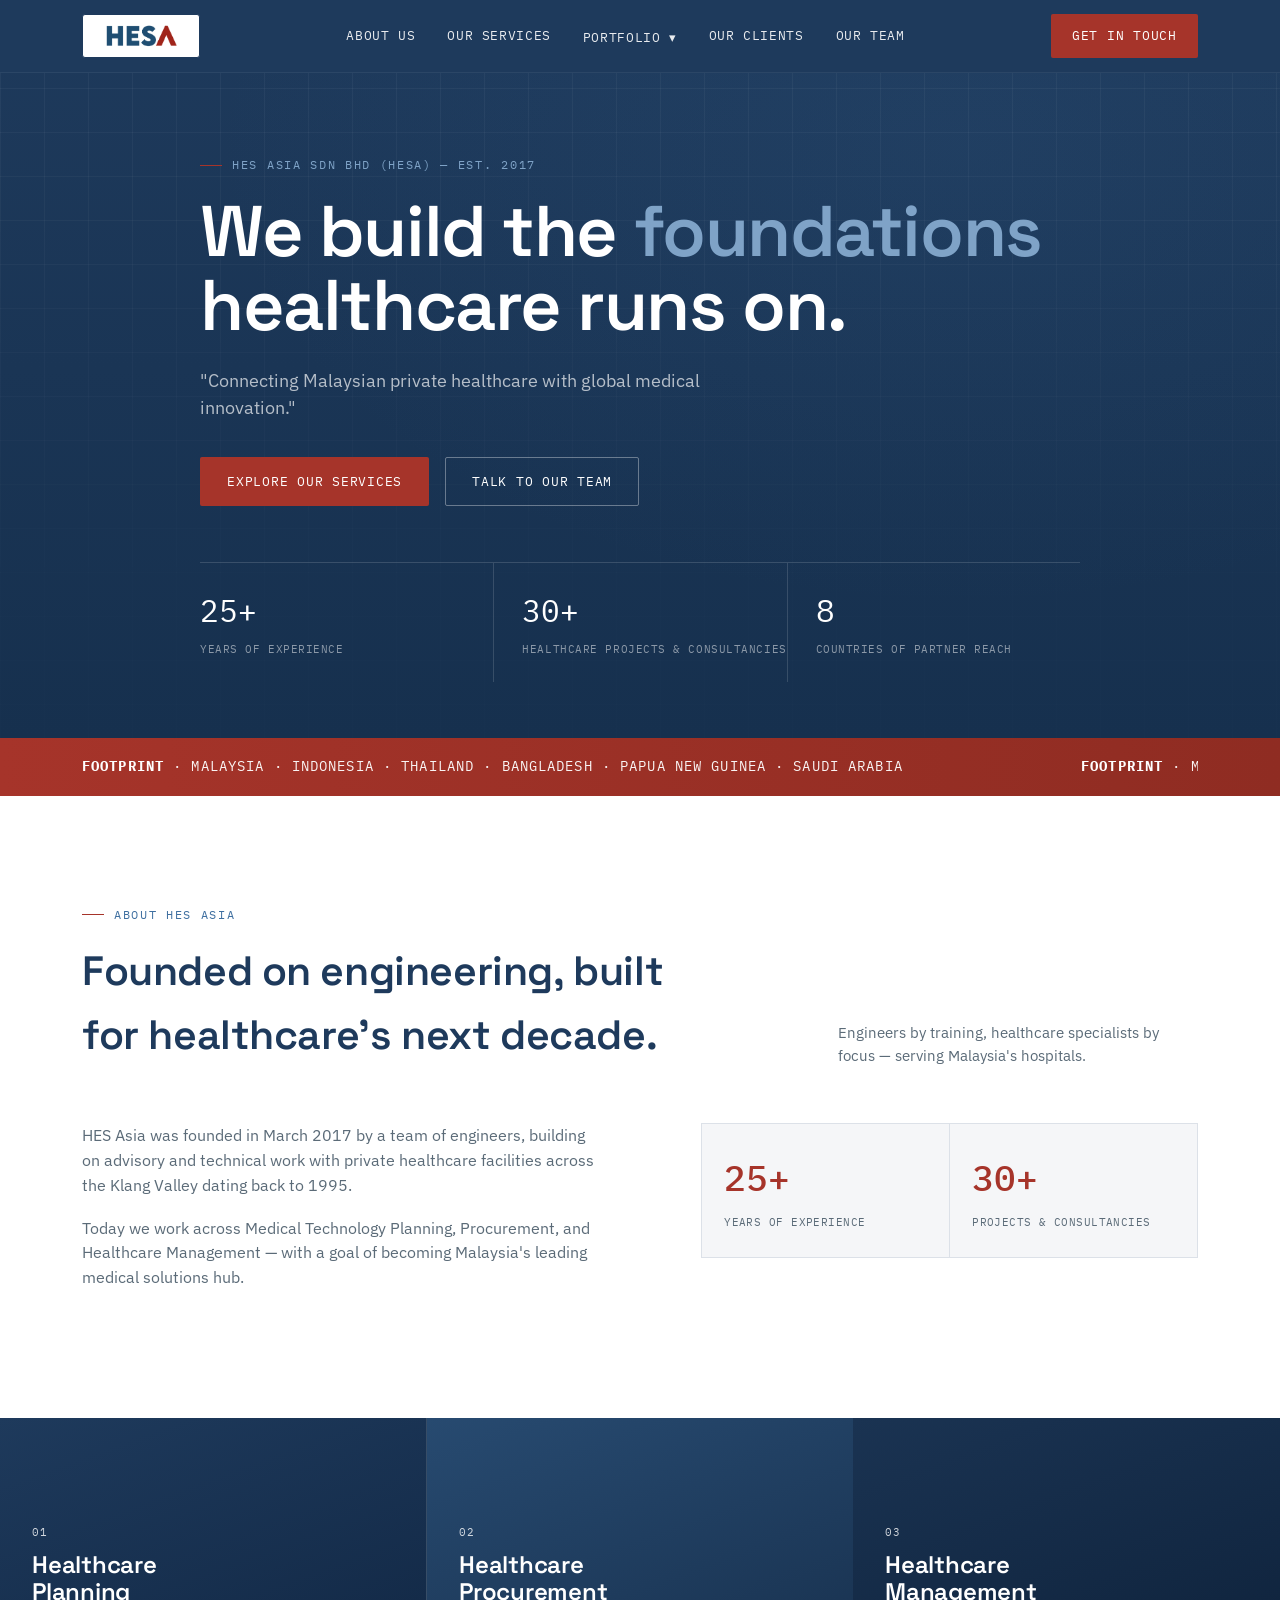
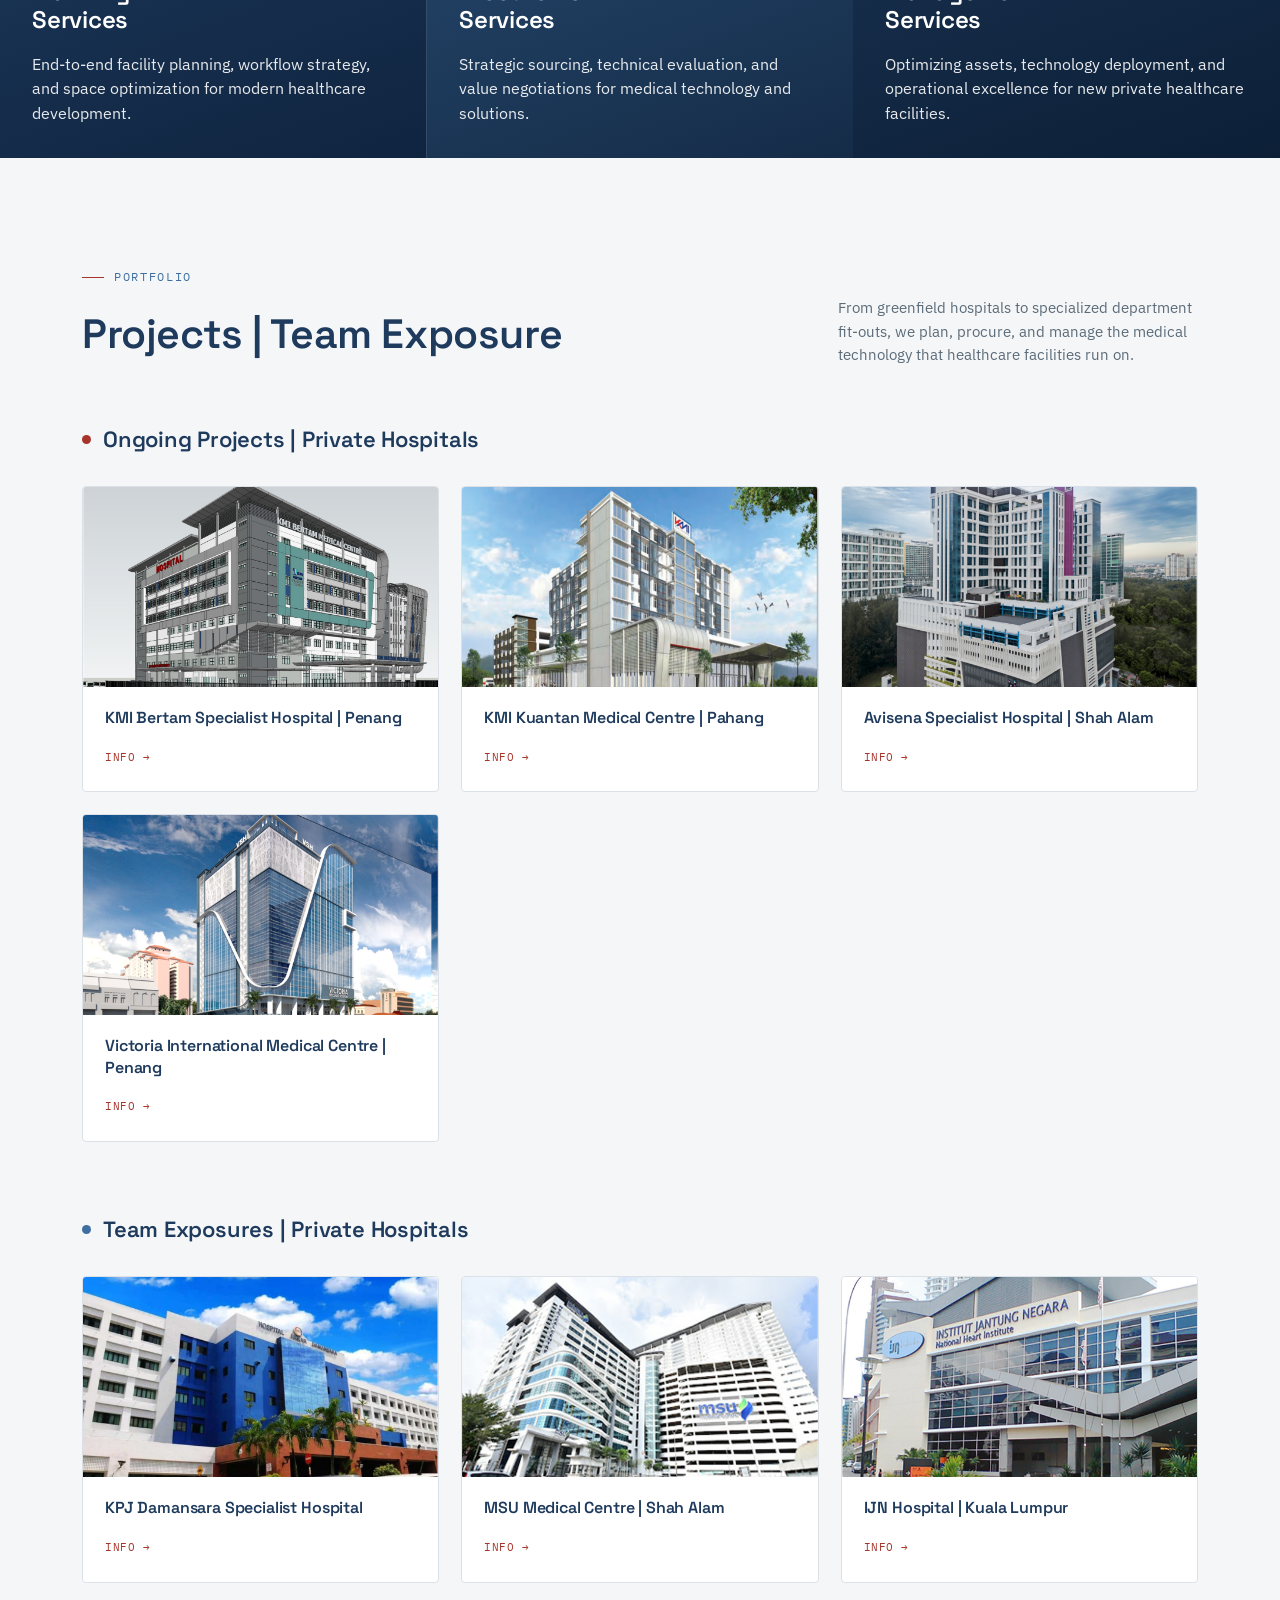
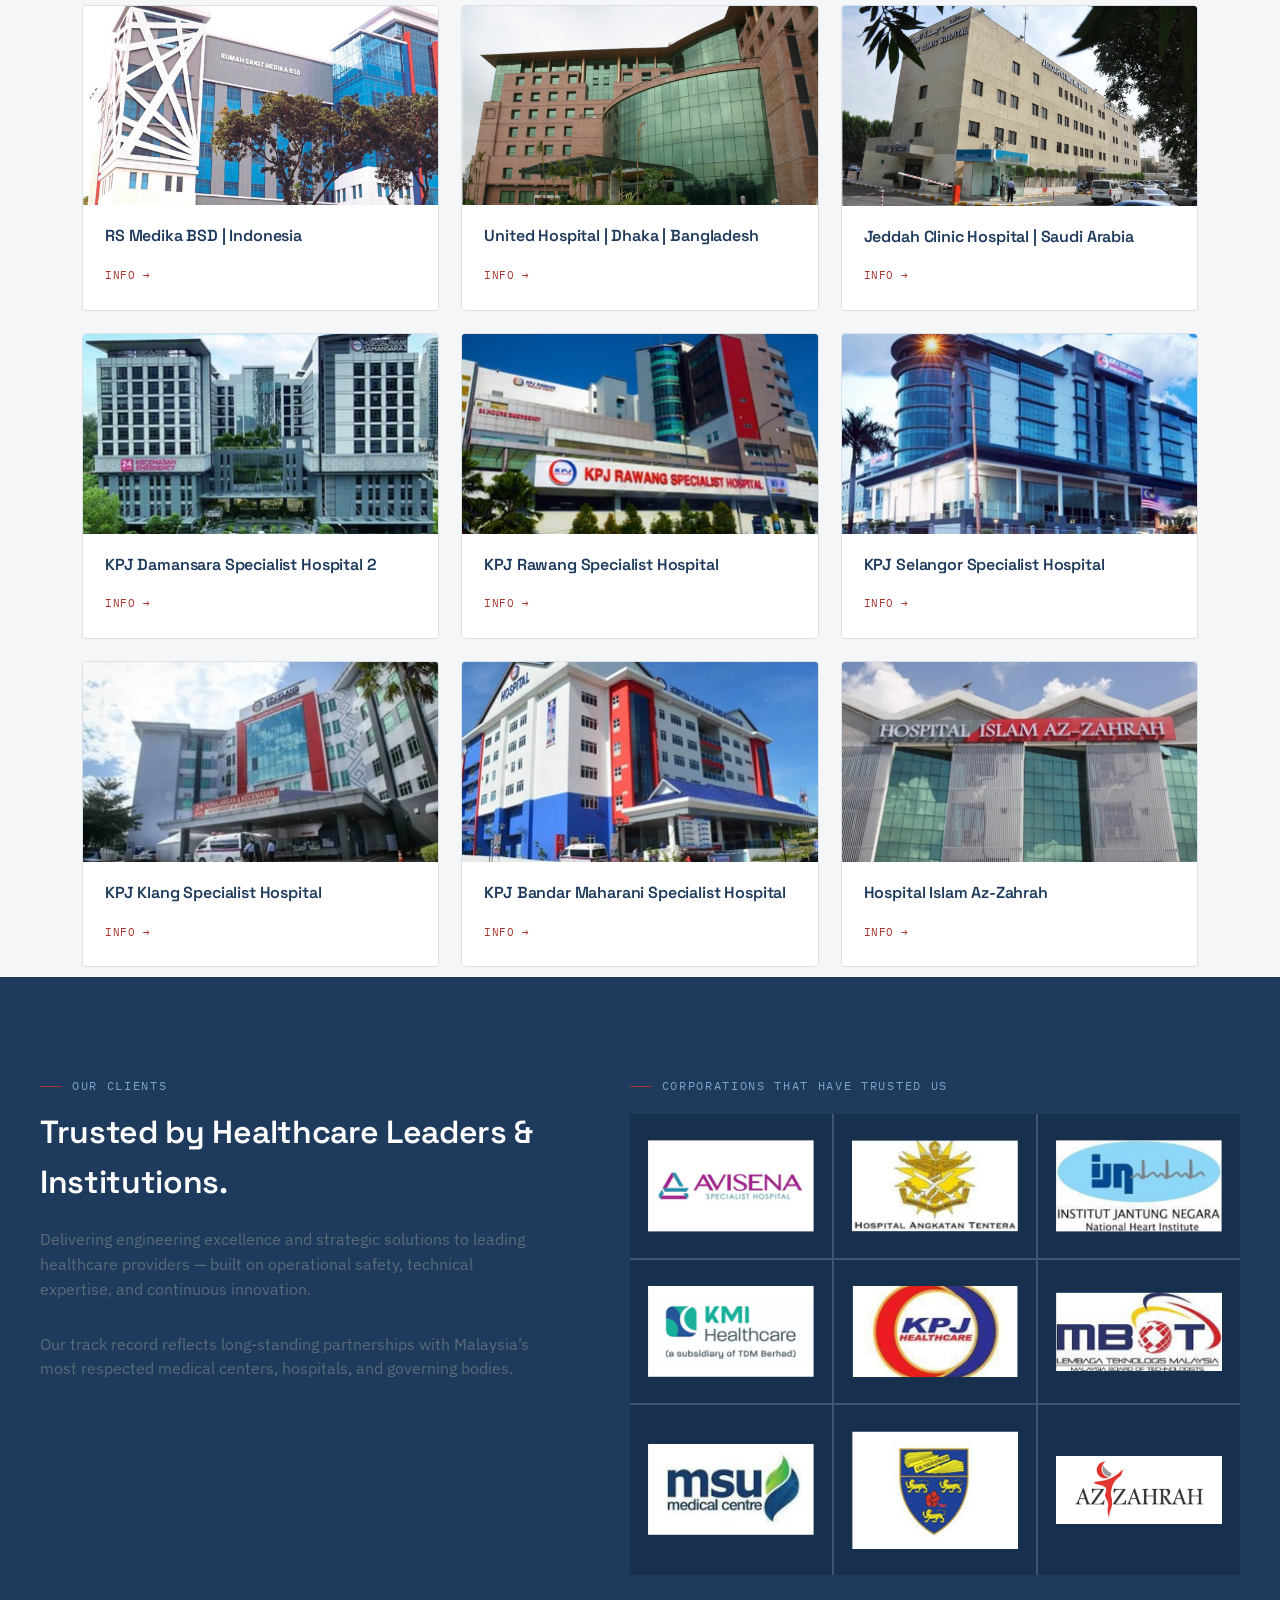
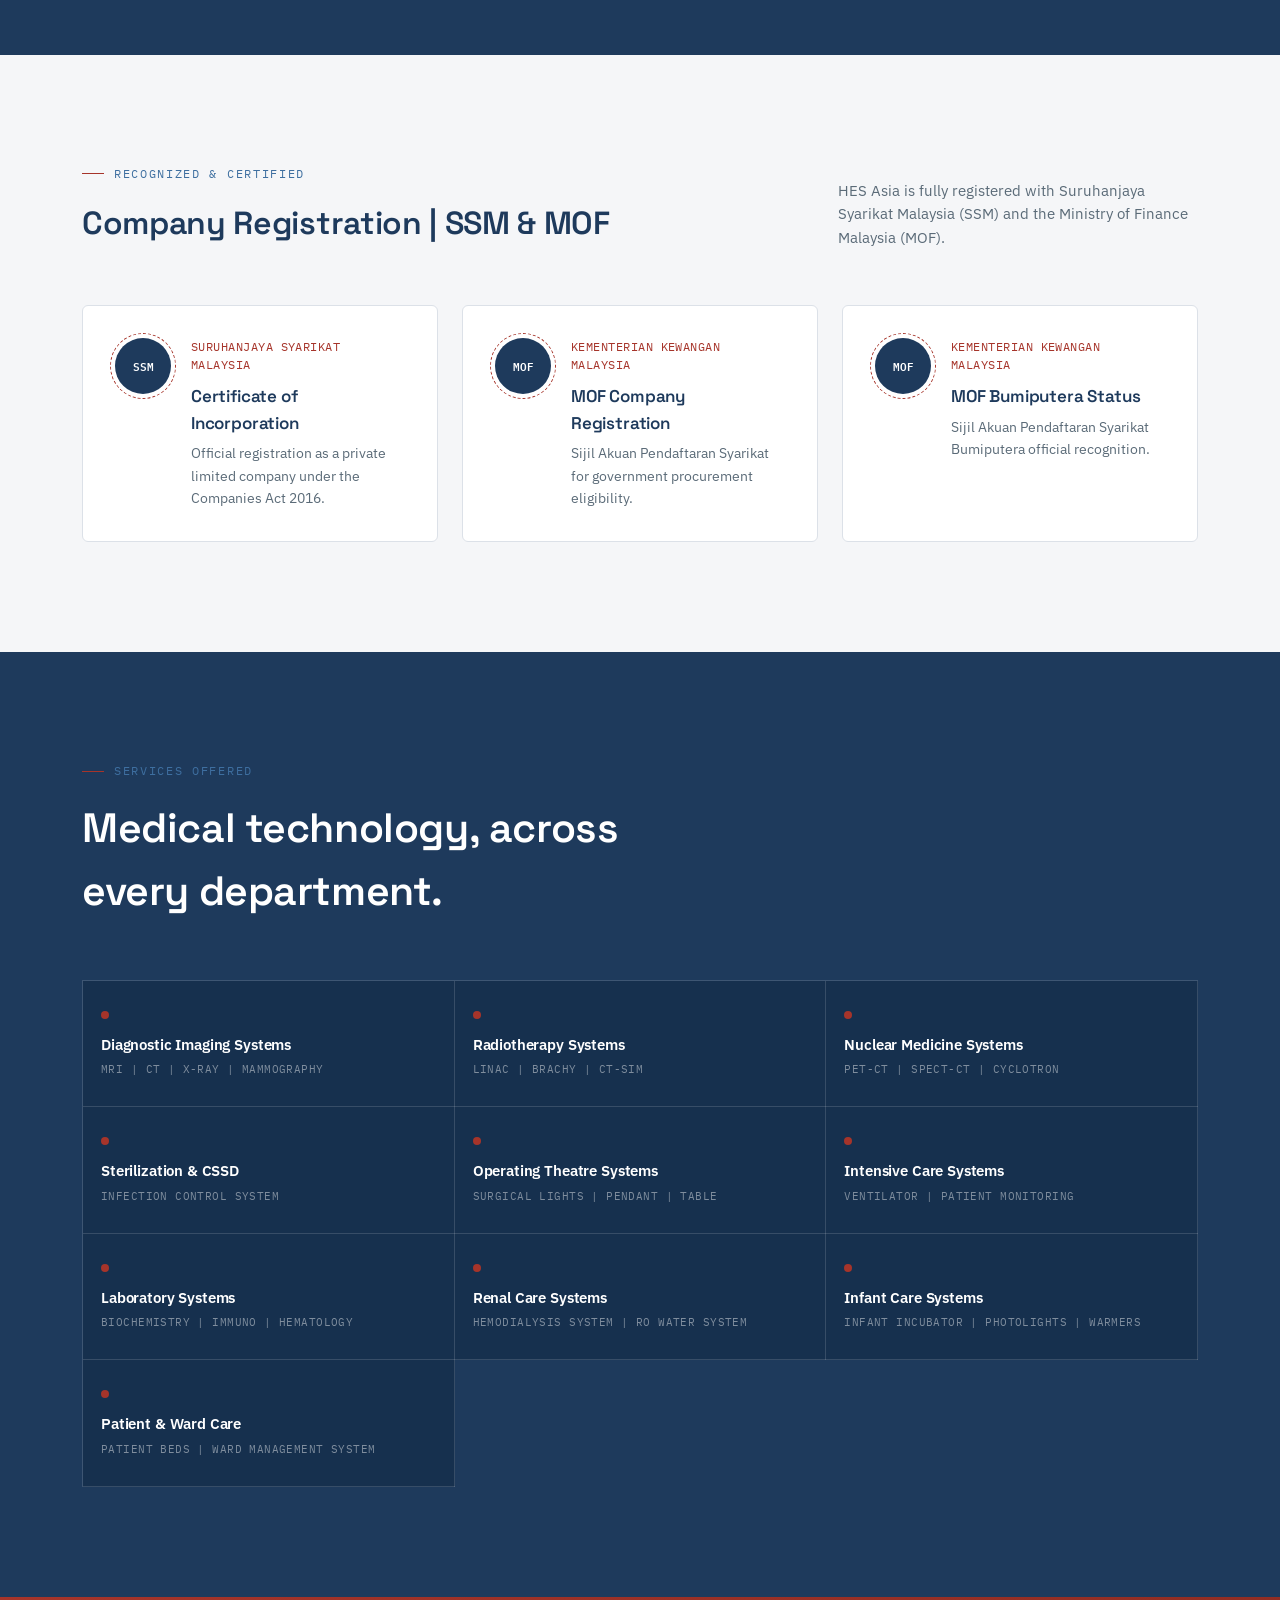
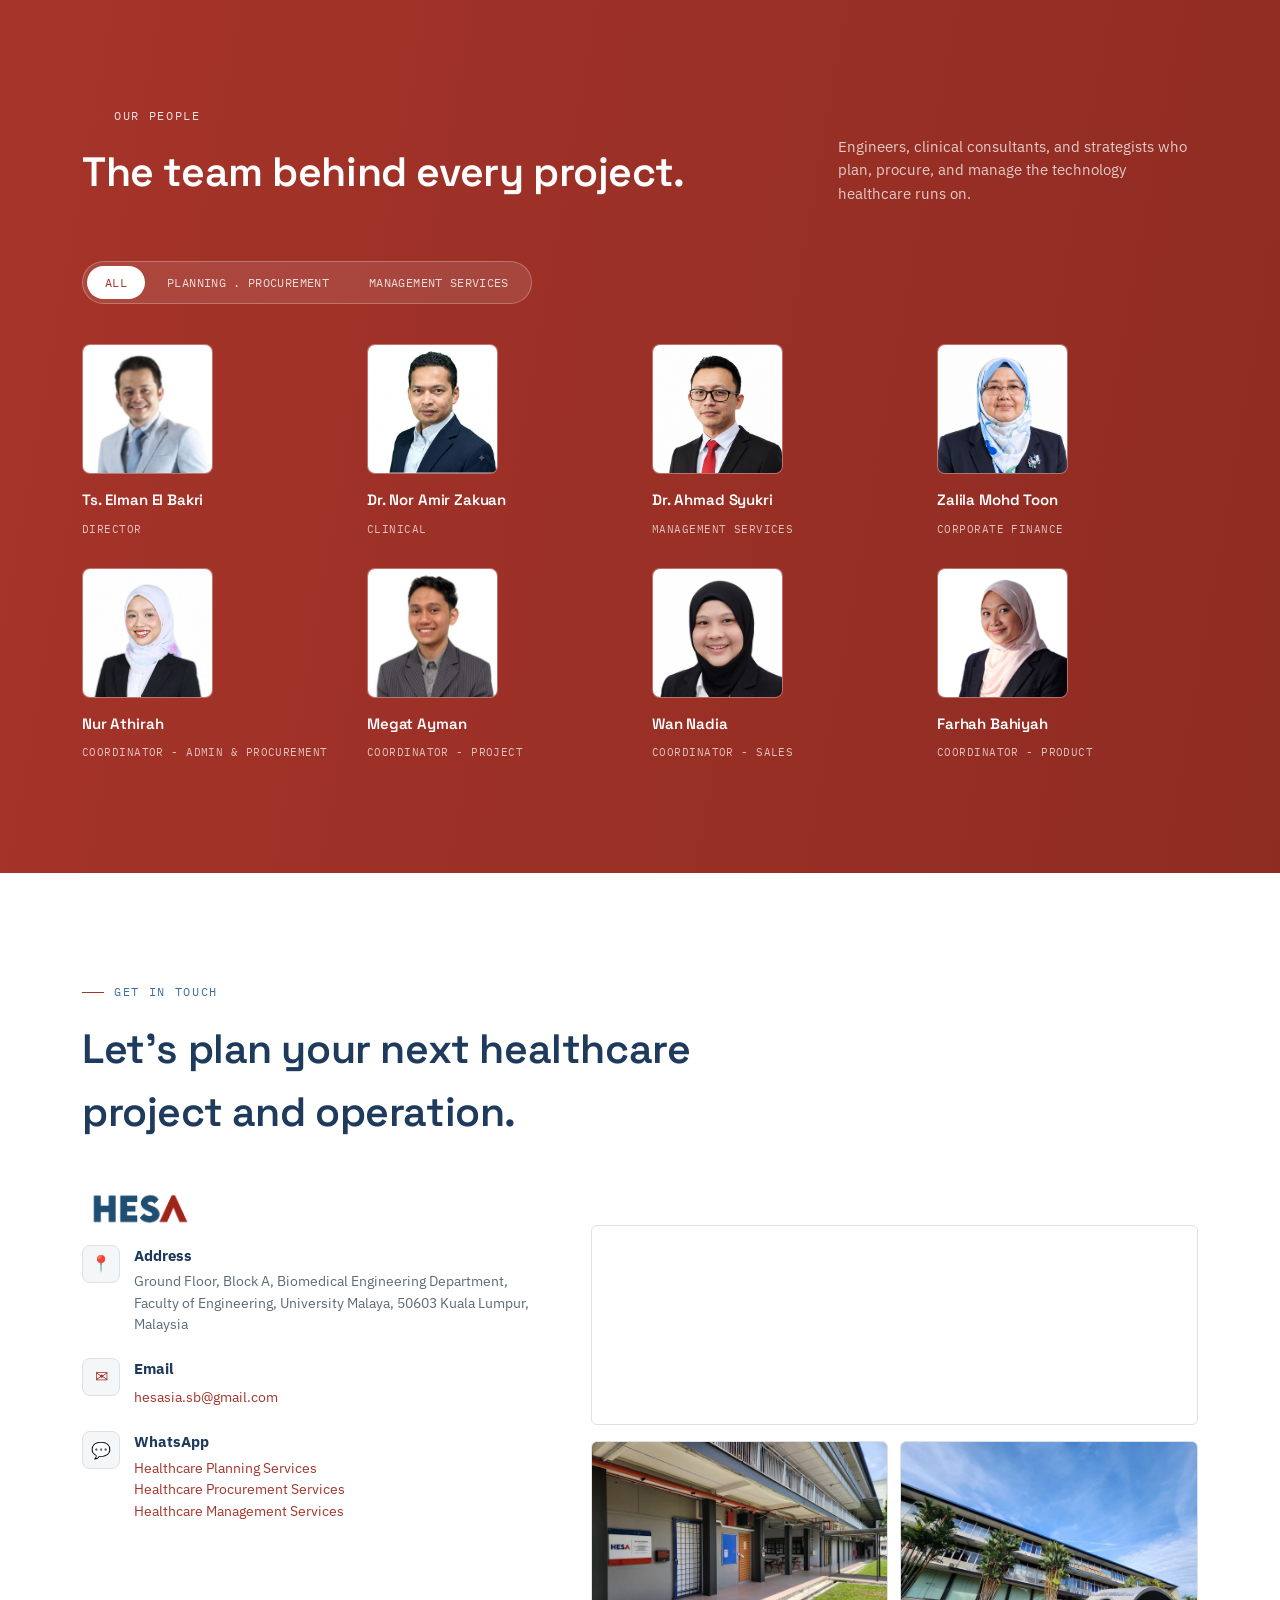
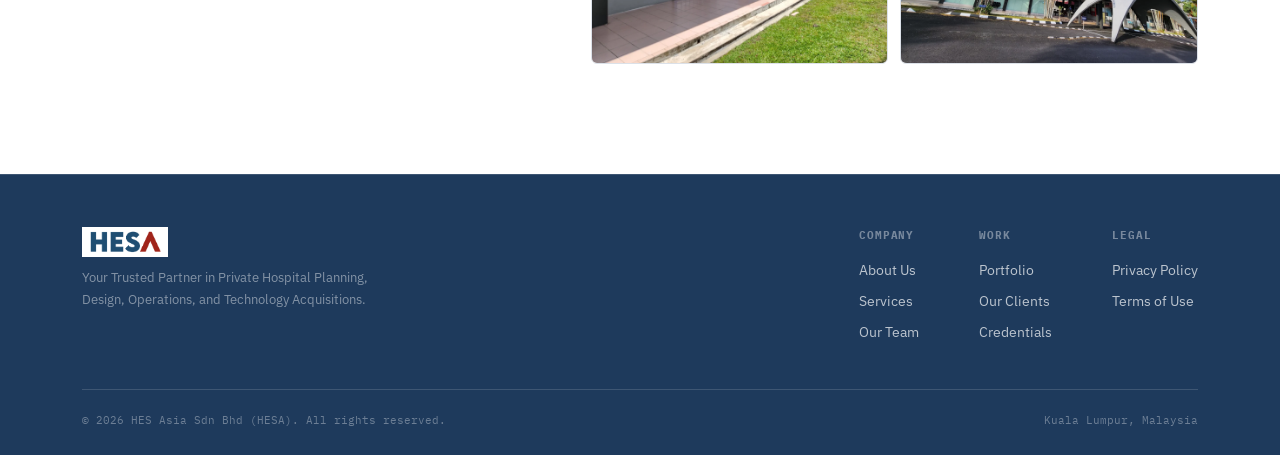
==== commit b6cc1c12: "update" ====
--- a/index.html
+++ b/index.html
@@ -5,7 +5,9 @@
   <meta charset="UTF-8">
   <meta name="viewport" content="width=device-width, initial-scale=1.0">
   <title>HES Asia — Foundations for Healthcare</title>
-<meta name="description" content="Building the foundations for modern healthcare. HES Asia delivers trusted healthcare consulting, project solutions, and equipment across Asia.">  <link rel="preconnect" href="https://fonts.googleapis.com">
+  <meta name="description"
+    content="Building the foundations for modern healthcare. HES Asia delivers trusted healthcare consulting, project solutions, and equipment across Asia.">
+  <link rel="preconnect" href="https://fonts.googleapis.com">
   <link
     href="https://fonts.googleapis.com/css2?family=Space+Grotesk:wght@400;500;600;700&family=IBM+Plex+Sans:wght@400;500;600&family=IBM+Plex+Mono:wght@400;500&display=swap"
     rel="stylesheet">
@@ -31,7 +33,7 @@
             </ul>
           </div>
         </div>
-        <a href="#profile">Profile</a>
+        <a href="#client">Our Clients</a>
         <a href="#training">Our Team</a>
       </nav>
       <a href="#contact" class="btn btn-primary" style="padding:11px 20px;">Get in touch</a>
@@ -45,7 +47,7 @@
       <div class="eyebrow" style="color:var(--blue-light);">HES ASIA SDN BHD (HESA) — EST. 2017
       </div>
       <h1>We build the <em>foundations</em><br>healthcare runs on.</h1>
-      <p class="lede">HES Asia connect Malaysia's Private healthcare services with the world latest medical technology.
+      <p class="lede">"Connecting Malaysian private healthcare with global medical innovation."
       </p>
       <div class="hero-actions">
         <a href="#services" class="btn btn-primary">Explore our services</a>
@@ -72,8 +74,8 @@
     <div class="hero-band-inner">
       <div class="marquee-wrap">
         <div class="marquee" id="marquee">
-          <span><b>Malaysia</b> · Indonesia · Thailand · Bangladesh · Papua New Guinea · Saudi Arabia &nbsp; </span>
-          <span><b>Malaysia</b> · Indonesia · Thailand · Bangladesh · Papua New Guinea · Saudi Arabia &nbsp; </span>
+          <span><b>Footprint</b> · Malaysia · Indonesia · Thailand · Bangladesh · Papua New Guinea · Saudi Arabia &nbsp; </span>
+          <span><b>Footprint</b> · Malaysia · Indonesia · Thailand · Bangladesh · Papua New Guinea · Saudi Arabia &nbsp; </span>
         </div>
       </div>
     </div>
@@ -117,24 +119,24 @@
       <div class="panel-bg"></div>
       <div class="panel-content">
         <span class="idx">01</span>
-        <h3>Healthcare Planning Services</h3>
-        <p>Facility design, workflow strategy, and space allocation for hospital expansions.</p>
+        <h3>Healthcare<br>Planning<br>Services</h3>
+        <p>End-to-end facility planning, workflow strategy, and space optimization for modern healthcare development.</p>
       </div>
     </div>
     <div class="panel">
       <div class="panel-bg"></div>
       <div class="panel-content">
         <span class="idx">02</span>
-        <h3>Healthcare Procurement Services</h3>
-        <p>Equipment sourcing, specification evaluation, and supplier negotiations for medical tech.</p>
+        <h3>Healthcare<br>Procurement<br>Services</h3>
+        <p>Strategic sourcing, technical evaluation, and value negotiations for medical technology and solutions.</p>
       </div>
     </div>
     <div class="panel">
       <div class="panel-bg"></div>
       <div class="panel-content">
         <span class="idx">03</span>
-        <h3>Healthcare Management Services</h3>
-        <p>Asset management, device optimization, and post-installation operational support.</p>
+        <h3>Healthcare<br>Management<br>Services</h3>
+        <p>Optimizing assets, technology deployment, and operational excellence for new private healthcare facilities.</p>
       </div>
     </div>
   </section>
@@ -144,7 +146,7 @@
       <div class="section-head">
         <div>
           <div class="eyebrow">Portfolio</div>
-          <h2 style="margin-top:16px;">Ongoing and completed facilities.</h2>
+          <h2 style="margin-top:16px;">Projects | Team Exposure</h2>
         </div>
         <p>From greenfield hospitals to specialized department fit-outs, we plan, procure, and manage the medical
           technology that healthcare facilities run on.</p>
@@ -153,7 +155,7 @@
       <!-- Ongoing Projects -->
       <div class="portfolio-group">
         <div class="group-label"><span class="dot"></span>
-          <h3>Ongoing Projects</h3>
+          <h3>Ongoing Projects | Private Hospitals</h3>
         </div>
         <div class="proj-grid">
 
@@ -172,8 +174,7 @@
 
           <div class="proj-card" tabindex="0" data-title="KMI Kuantan Medical Centre | Pahang" data-status="In progress"
             data-category="Oncology & Nuclear Medicine" data-location="Pahang | Malaysia"
-            data-role="Planning | Project | Procurement"
-            data-desc="Oncology &amp; nuclear medicine facility planning and procurement.">
+            data-role="Planning | Project " data-desc="Oncology &amp; nuclear medicine facility planning.">
             <div class="proj-thumb"><span class="proj-status-in-progress">In progress</span>
               <img src="Resource/project_pics/KMI_Kuantan.png" alt="KMI Kuantan Medical Centre | Pahang">
             </div>
@@ -185,7 +186,7 @@
 
           <div class="proj-card" tabindex="0" data-title="Avisena Specialist Hospital | Shah Alam"
             data-status="In progress" data-category="Oncology & Nuclear Medicine" data-location="Selangor | Malaysia"
-            data-role="Procurement" data-desc="Oncology &amp; nuclear medicine equipment procurement.">
+            data-role="Project" data-desc="Oncology &amp; nuclear medicine equipment procurement.">
             <div class="proj-thumb"><span class="proj-status-in-progress">In progress</span>
               <img src="Resource/project_pics/Avisena.png" alt="Avisena Specialist Hospital | Shah Alam">
             </div>
@@ -309,8 +310,7 @@
             <!-- KPJ Rawang Specialist Hospital -->
             <div class="proj-card" tabindex="0" data-title="KPJ Rawang Specialist Hospital | Rawang"
               data-status="Completed" data-category="Private Hospital (~160 beds)" data-location="Selangor | Malaysia"
-              data-role="Operation"
-              data-desc="Hospital operations and management.">
+              data-role="Operation" data-desc="Hospital operations and management.">
               <div class="proj-thumb"><span class="proj-status-completed ">Completed</span>
                 <img src="Resource/project_pics/KPJ_rawang.jpeg" alt="KPJ Rawang Specialist Hospital">
               </div>
@@ -323,8 +323,7 @@
             <!-- KPJ Selangor Specialist Hospital -->
             <div class="proj-card" tabindex="0" data-title="KPJ Selangor Specialist Hospital | Shah Alam"
               data-status="Completed" data-category="Private Hospital (~250 beds)" data-location="Selangor | Malaysia"
-              data-role="Operation"
-              data-desc="Hospital operations and management.">
+              data-role="Operation" data-desc="Hospital operations and management.">
               <div class="proj-thumb"><span class="proj-status-completed ">Completed</span>
                 <img src="Resource/project_pics/KPJ_selangor.jpeg" alt="KPJ Selangor Specialist Hospital">
               </div>
@@ -337,8 +336,7 @@
             <!-- KPJ Klang Specialist Hospital -->
             <div class="proj-card" tabindex="0" data-title="KPJ Klang Specialist Hospital | Klang"
               data-status="Completed" data-category="Private Hospital (~200 beds)" data-location="Selangor | Malaysia"
-              data-role="Operation"
-              data-desc="Hospital operations and management.">
+              data-role="Operation" data-desc="Hospital operations and management.">
               <div class="proj-thumb"><span class="proj-status-completed ">Completed</span>
                 <img src="Resource/project_pics/KPJ_klang.jpeg" alt="KPJ Klang Specialist Hospital">
               </div>
@@ -351,8 +349,7 @@
             <!-- KPJ Bandar Maharani Specialist Hospital -->
             <div class="proj-card" tabindex="0" data-title="KPJ Bandar Maharani Specialist Hospital | Muar"
               data-status="Completed" data-category="Private Hospital (~120 beds)" data-location="Johor | Malaysia"
-              data-role="Operation"
-              data-desc="Hospital operations and management.">
+              data-role="Operation" data-desc="Hospital operations and management.">
               <div class="proj-thumb"><span class="proj-status-completed ">Completed</span>
                 <img src="Resource/project_pics/KPJ_bandar_maharani.jpeg" alt="KPJ Bandar Maharani Specialist Hospital">
               </div>
@@ -366,8 +363,7 @@
             <!-- Hospital Islam Az-Zahrah -->
             <div class="proj-card" tabindex="0" data-title="Hospital Islam Az-Zahrah | Bandar Baru Bangi"
               data-status="Completed" data-category="Private Hospital (~100 beds)" data-location="Selangor | Malaysia"
-              data-role="Operation"
-              data-desc="Hospital operations and management.">
+              data-role="Operation" data-desc="Hospital operations and management.">
               <div class="proj-thumb"><span class="proj-status-completed ">Completed</span>
                 <img src="Resource/project_pics/Hospital_islam_az_zahrah.jpeg" alt="Hospital Islam Az-Zahrah">
               </div>
@@ -401,66 +397,48 @@
   </div>
 
 
-  <section class="profile" id="profile">
-    <div class="wrap">
-      <div class="profile-grid">
-        <div class="profile-copy">
-          <div class="eyebrow" style="color:var(--blue-light);">Company profile</div>
-          <h2 style="color:#fff;margin-top:14px;font-size:32px;">Get the full HESA story.</h2>
-          <p>A complete overview of our history, services, credentials, and past projects — in one document you can
-            share internally or with partners.</p>
-          <div class="pdf-card">
-            <button type="button" class="pdf-dl"
-              data-src="Resource/c_profile/HES ASIA .pdf"
-              data-title="HESA Company Profile" aria-label="View HESA Company Profile">
-              <span class="pdf-icon" aria-hidden="true">PDF</span>
-              <span class="pdf-info">
-                <span class="pdf-title">HESA Company Profile</span>
-                <span class="pdf-meta">Updated 2026 · ~4 MB</span>
-              </span>
-              <span class="pdf-label">View Document →</span>
-            </button>
-          </div>
-          <br>
-          <div class="pdf-card">
-            <button type="button" class="pdf-dl"
-              data-src="Resource/c_profile/HESA CONSULT.pdf"
-              data-title="HESA Consult Company Profile" aria-label="View HESA Consult Company Profile">
-              <span class="pdf-icon" aria-hidden="true">PDF</span>
-              <span class="pdf-info">
-                <span class="pdf-title">HESA Consult Company Profile</span>
-                <span class="pdf-meta">Updated 2026 · ~4 MB</span>
-              </span>
-              <span class="pdf-label">View Document →</span>
-            </button>
-          </div>
-        </div>
-        <div>
-          <div class="eyebrow" style="color:var(--blue-light);margin-bottom:18px;">Corporations that have trusted us
-          </div>
-          <div class="partners-grid">
-            <div class="partner"><span><img src="Resource/logo/avisena.png" alt="Avisena"></span></div>
-            <div class="partner"><span><img src="Resource/logo/hospital_angkatan_tentera.png"
-                  alt="Hospital Angkatan Tentera"></span></div>
-            <div class="partner"><span><img src="Resource/logo/ijn.png" alt="IJN"></span></div>
-            <div class="partner"><span><img src="Resource/logo/kmi.png" alt="KMI"></span></div>
-            <div class="partner"><span><img src="Resource/logo/kpj.png" alt="KPJ"></span></div>
-            <div class="partner"><span><img src="Resource/logo/Mbot.png" alt="MBOT"></span></div>
-            <div class="partner"><span><img src="Resource/logo/msu_medic.png" alt="MSU Medic"></span></div>
-            <div class="partner"><span><img src="Resource/logo/UM.png" alt="UM"></span></div>
-            <div class="partner"><span><img src="Resource/logo/Az_zahrah.png" alt="Az Zahrah"></span></div>
-          </div>
-        </div>
-      </div>
-    </div>
-  </section>
+ <section class="profile" id="client">
+  <div class="wrap">
+    <div class="profile-grid">
+      <div class="profile-copy">
+        <div class="eyebrow" style="color: var(--blue-light);">Our Clients</div>
+        <h2 style="color: #fff; margin-top: 12px; margin-bottom: 20px; font-size: 32px;">
+          Trusted by Healthcare Leaders &amp; Institutions.
+        </h2>
+        <p style="color: var(--slate); line-height: 1.6;">
+          Delivering engineering excellence and strategic solutions to leading healthcare providers — built on operational safety, technical expertise, and continuous innovation.
+        </p>
+        <p style="margin-top: 16px; color: var(--slate); line-height: 1.6;">
+          Our track record reflects long-standing partnerships with Malaysia’s most respected medical centers, hospitals, and governing bodies.
+        </p>
+      </div>
+
+      <div>
+        <div class="eyebrow" style="color: var(--blue-light); margin-bottom: 18px;">
+          Corporations that have trusted us
+        </div>
+        <div class="partners-grid">
+          <div class="partner"><span><img src="Resource/logo/avisena.png" alt="Avisena"></span></div>
+          <div class="partner"><span><img src="Resource/logo/hospital_angkatan_tentera.png" alt="Hospital Angkatan Tentera"></span></div>
+          <div class="partner"><span><img src="Resource/logo/ijn.png" alt="IJN"></span></div>
+          <div class="partner"><span><img src="Resource/logo/kmi.png" alt="KMI"></span></div>
+          <div class="partner"><span><img src="Resource/logo/kpj.png" alt="KPJ"></span></div>
+          <div class="partner"><span><img src="Resource/logo/Mbot.png" alt="MBOT"></span></div>
+          <div class="partner"><span><img src="Resource/logo/msu_medic.png" alt="MSU Medic"></span></div>
+          <div class="partner"><span><img src="Resource/logo/UM.png" alt="UM"></span></div>
+          <div class="partner"><span><img src="Resource/logo/Az_zahrah.png" alt="Az Zahrah"></span></div>
+        </div>
+      </div>
+    </div>
+  </div>
+</section>
 
   <section class="section credentials" id="credentials">
     <div class="wrap">
       <div class="section-head">
         <div>
           <div class="eyebrow">Recognized &amp; certified</div>
-          <h2 style="margin-top:16px;">Company Registration : SSM &amp; MOF</h2>
+          <h2 style="margin-top:16px; white-space: nowrap; font-size: clamp(20px, 3.5vw, 32px);" >Company Registration | SSM &amp; MOF</h2>
         </div>
         <p>HES Asia is fully registered with Suruhanjaya Syarikat Malaysia (SSM) and the Ministry of Finance Malaysia
           (MOF).</p>
@@ -640,7 +618,7 @@
   </section>
 
 
- <section class="section contact" id="contact">
+  <section class="section contact" id="contact">
     <div class="wrap">
       <div class="section-head">
         <div>
@@ -664,7 +642,7 @@
             <div class="info-icon">✉</div>
             <div>
               <h5>Email</h5><a href="mailto:hesasia.sb@gmail.com">hesasia.sb@gmail.com</a>
- 
+
             </div>
           </div>
           <div class="info-row">
@@ -683,18 +661,15 @@
             </div>
           </div>
         </div>
- 
+
         <div class="contact-map-col">
           <div class="map-embed">
             <iframe loading="lazy"
               src="https://www.google.com/maps/embed?pb=!1m18!1m12!1m3!1d3983.908696569103!2d101.6527722753164!3d3.1188508533374306!2m3!1f0!2f0!3f0!3m2!1i1024!2i768!4f13.1!3m3!1m2!1s0x31cc49e4af4919bd%3A0xf440fd3ec20a9678!2sHESA%20%7C%20HES%20ASIA%20SDN%20BHD!5e0!3m2!1sen!2smy!4v1787906751607!5m2!1sen!2smy"
               allowfullscreen="" referrerpolicy="strict-origin-when-cross-origin"></iframe>
           </div>
- 
+
           <div class="contact-gallery">
-            <div class="contact-gallery-item">
-              <img src="Resource/back_pic/third.jpeg" alt="HESA photo 3" loading="lazy">
-            </div>
             <div class="contact-gallery-item">
               <img src="Resource/back_pic/second.webp" alt="HESA photo 2" loading="lazy">
             </div>
@@ -713,21 +688,20 @@
         <div class="foot-brand">
           <img class="site-logo" src="Resource/logo/logo_hesa.png" alt="HES Asia Logo" height="40"
             style="padding-bottom: 10px;">
-          <p>A one-stop destination for hospital designing and planning, and for procuring, maintaining, and training on
-            medical equipment and technology.</p>
+          <p>Your Trusted Partner in Private Hospital Planning, Design, Operations, and Technology Acquisitions.</p>
         </div>
         <div class="foot-links">
           <div class="foot-col">
             <h5>Company</h5>
             <a href="#about">About Us</a>
-            <a href="#services">Strengths &amp; Services</a>
+            <a href="#services">Services</a>
             <a href="#training">Our Team</a>
           </div>
           <div class="foot-col">
             <h5>Work</h5>
 
-            <a href="#portfolio">Portfolio</a>
-            <a href="#profile">Profile</a>
+            <a href="#ongoing_projects">Portfolio</a>
+            <a href="#client">Our Clients</a>
             <a href="#credentials">Credentials</a>
           </div>
           <div class="foot-col">
@@ -907,6 +881,35 @@
       </div>
     </div>
   </div>
+  <!-- Lead Capture Modal -->
+  <div class="pdf-modal-overlay" id="leadModal" aria-hidden="true">
+    <div class="lead-modal-container" role="dialog" aria-modal="true" aria-labelledby="leadModalTitle">
+      <div class="pdf-modal-header">
+        <h3 id="leadModalTitle">Access Company Profile</h3>
+        <button type="button" class="pdf-modal-close" id="leadModalClose" aria-label="Close modal">✕</button>
+      </div>
+      <form id="leadForm" class="lead-modal-body">
+        <p class="lead-desc">Please enter your details to view and download the official profile.</p>
+        <div class="field">
+          <label for="leadName">Full Name *</label>
+          <input type="text" id="leadName" required placeholder="e.g. John Doe">
+        </div>
+        <div class="field">
+          <label for="leadEmail">Work Email *</label>
+          <input type="email" id="leadEmail" required placeholder="john@company.com">
+        </div>
+        <div class="field">
+          <label for="leadCompany">Company / Organization *</label>
+          <input type="text" id="leadCompany" required placeholder="Company Name">
+        </div>
+        <div class="field">
+          <label for="leadPhone">Phone Number</label>
+          <input type="tel" id="leadPhone" placeholder="+60 12-345 6789">
+        </div>
+        <button type="submit" class="btn btn-primary lead-submit-btn">Access Document →</button>
+      </form>
+    </div>
+  </div>
   <script src="main.js"></script>
 </body>
 
--- a/style.css
+++ b/style.css
@@ -48,6 +48,17 @@
   text-decoration: none;
 }
 
+#project_exposure {
+  padding-top: 100px !important;   /* Pushes content down under the header */
+  margin-top: -100px !important;  /* Pulls section boundaries back up */
+}
+
+#client {
+  padding-top: 100px !important;   /* Pushes content down under the header */
+  margin-top: -100px !important;  /* Pulls section boundaries back up */
+}
+
+
 .wrap {
   max-width: 1180px;
   margin: 0 auto;
@@ -369,7 +380,7 @@
   font-family: var(--body);
   font-size: 17.5px;
   color: rgba(255, 255, 255, .68);
-  max-width: 520px;
+  max-width: 580px;
   margin-bottom: 36px;
 }
 
@@ -1531,7 +1542,7 @@
 
 .contact-gallery {
   display: grid;
-  grid-template-columns: repeat(3, 1fr);
+  grid-template-columns: repeat(2, 1fr);
   gap: 12px;
   margin-top: 16px;
   min-width: 0;
@@ -2071,4 +2082,32 @@
 
 .cred-card:focus:not(:focus-visible) {
   outline: none;
+}
+
+/* Lead Capture Modal Styles */
+.lead-modal-container {
+  background: #ffffff;
+  border-radius: 12px;
+  width: 100%;
+  max-width: 460px;
+  display: flex;
+  flex-direction: column;
+  box-shadow: 0 20px 40px rgba(0, 0, 0, 0.4);
+  overflow: hidden;
+}
+
+.lead-modal-body {
+  padding: 24px;
+}
+
+.lead-desc {
+  font-size: 14px;
+  color: var(--slate);
+  margin-bottom: 20px;
+}
+
+.lead-submit-btn {
+  width: 100%;
+  justify-content: center;
+  margin-top: 10px;
 }
